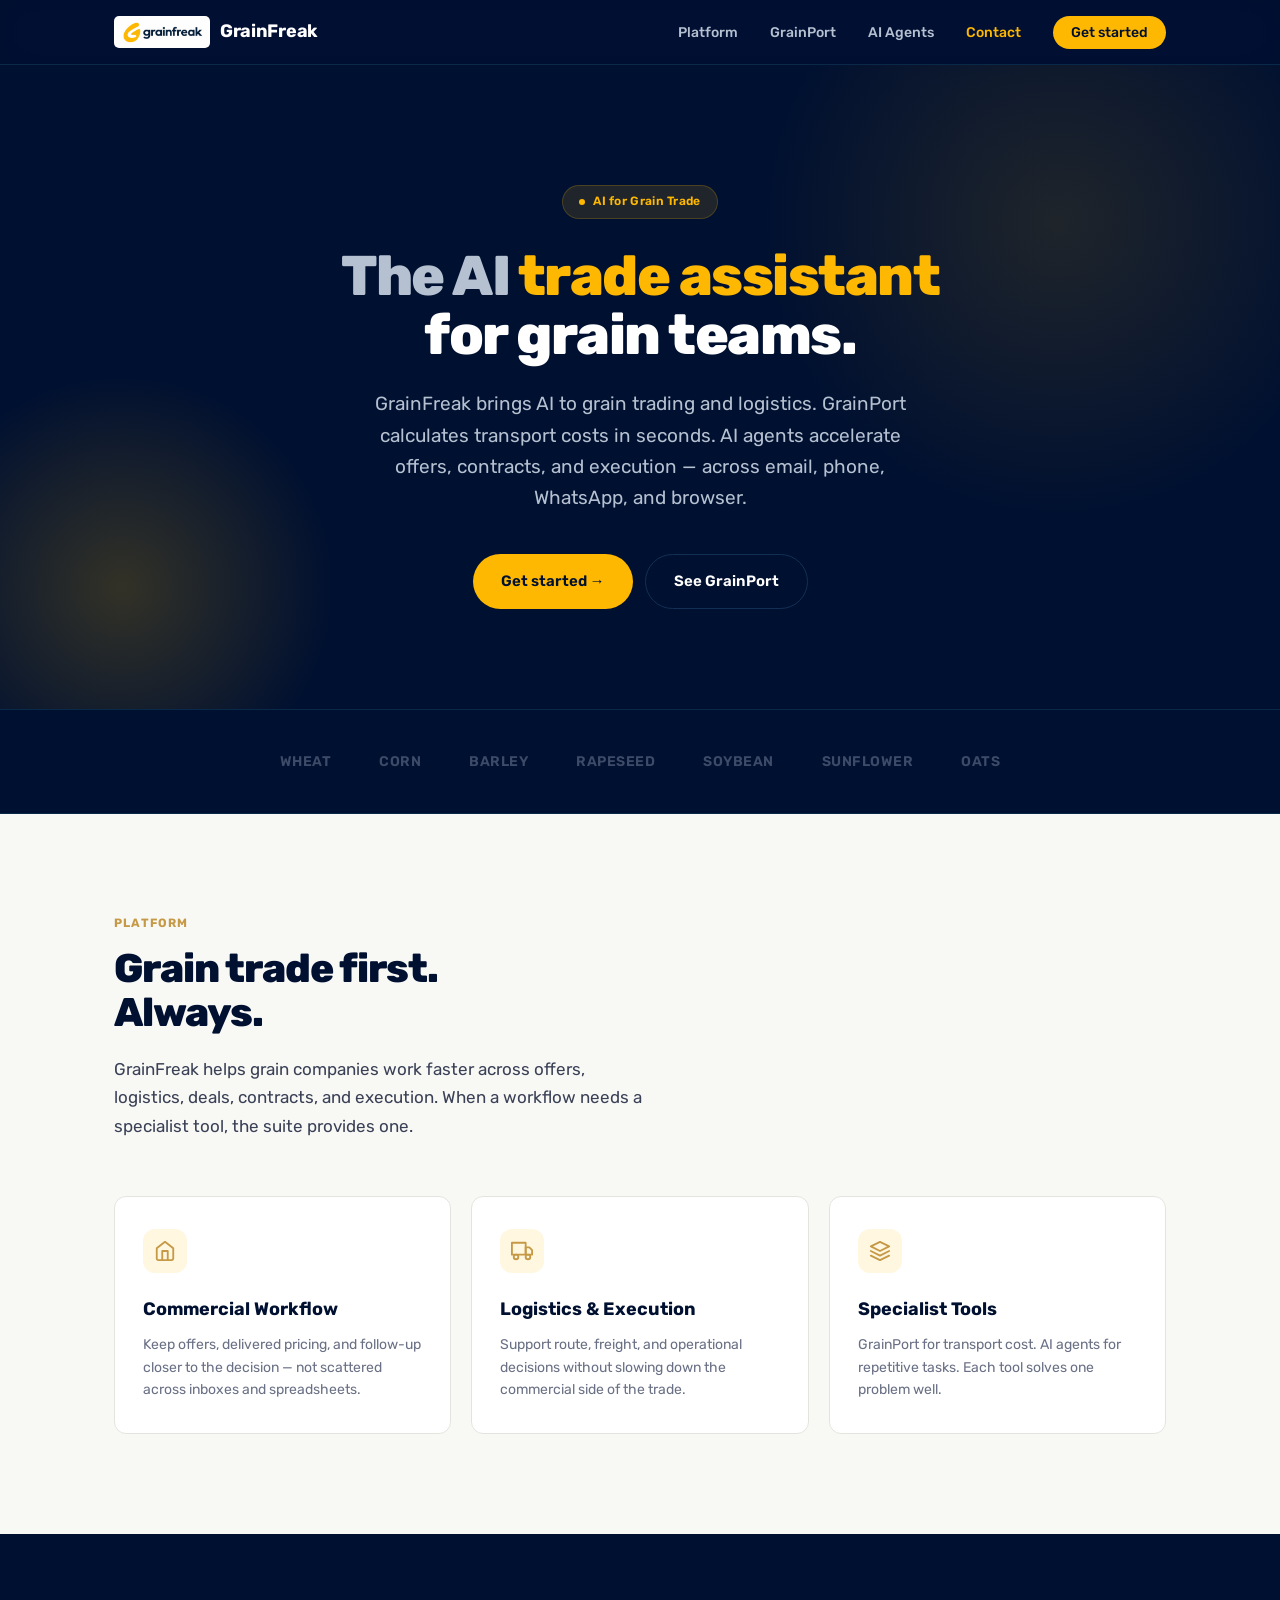
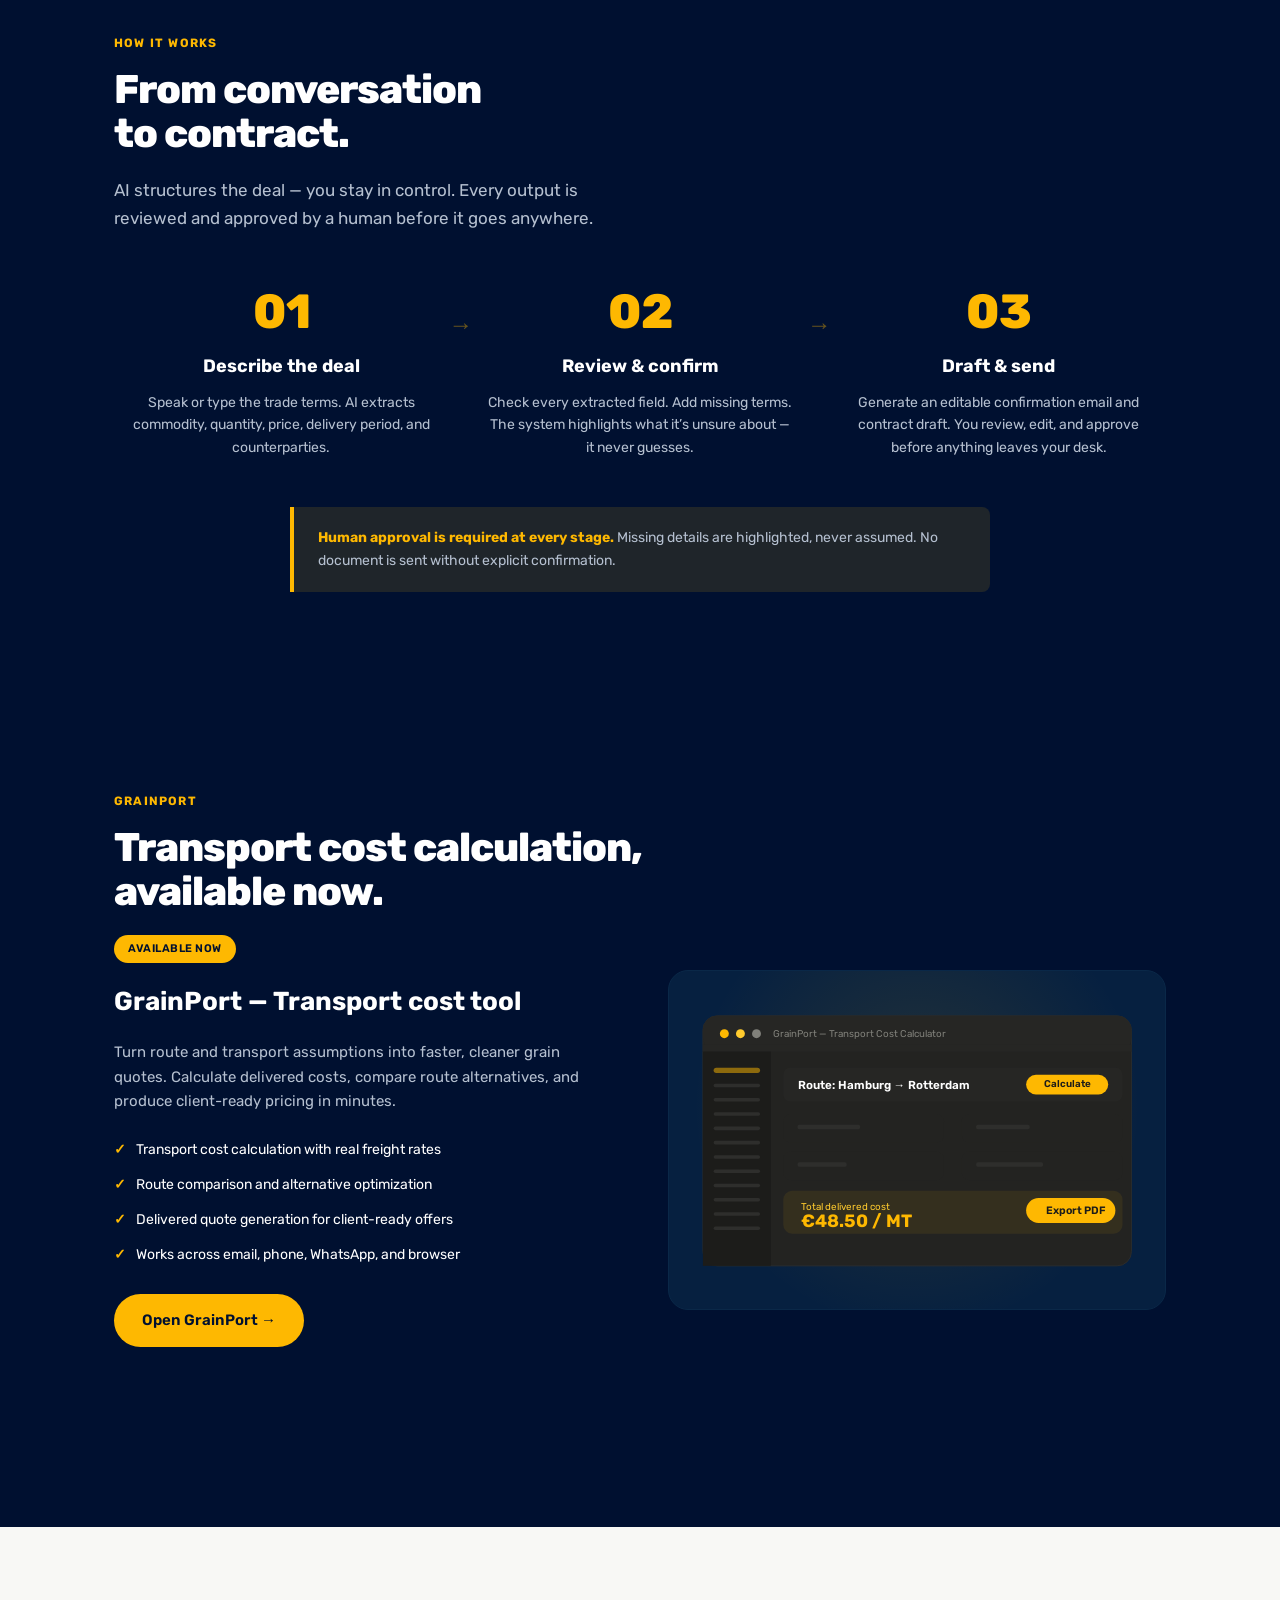
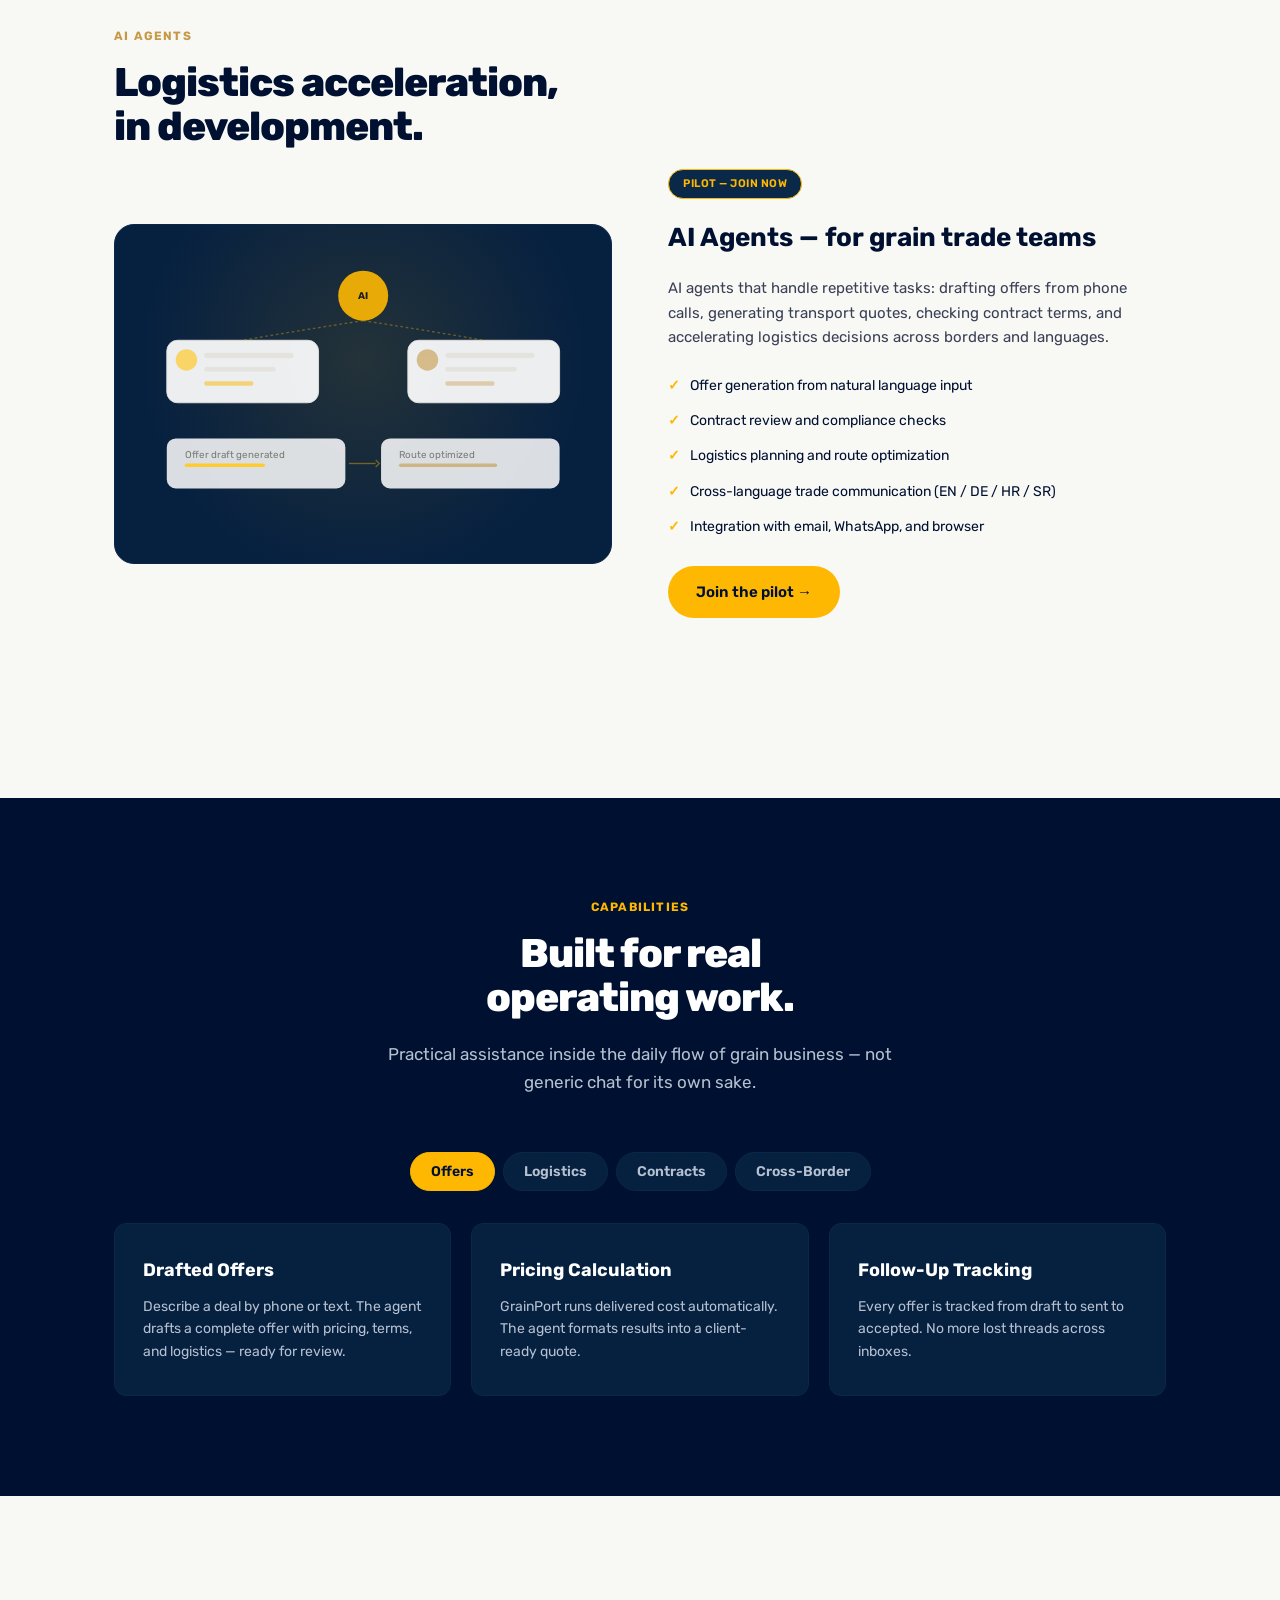
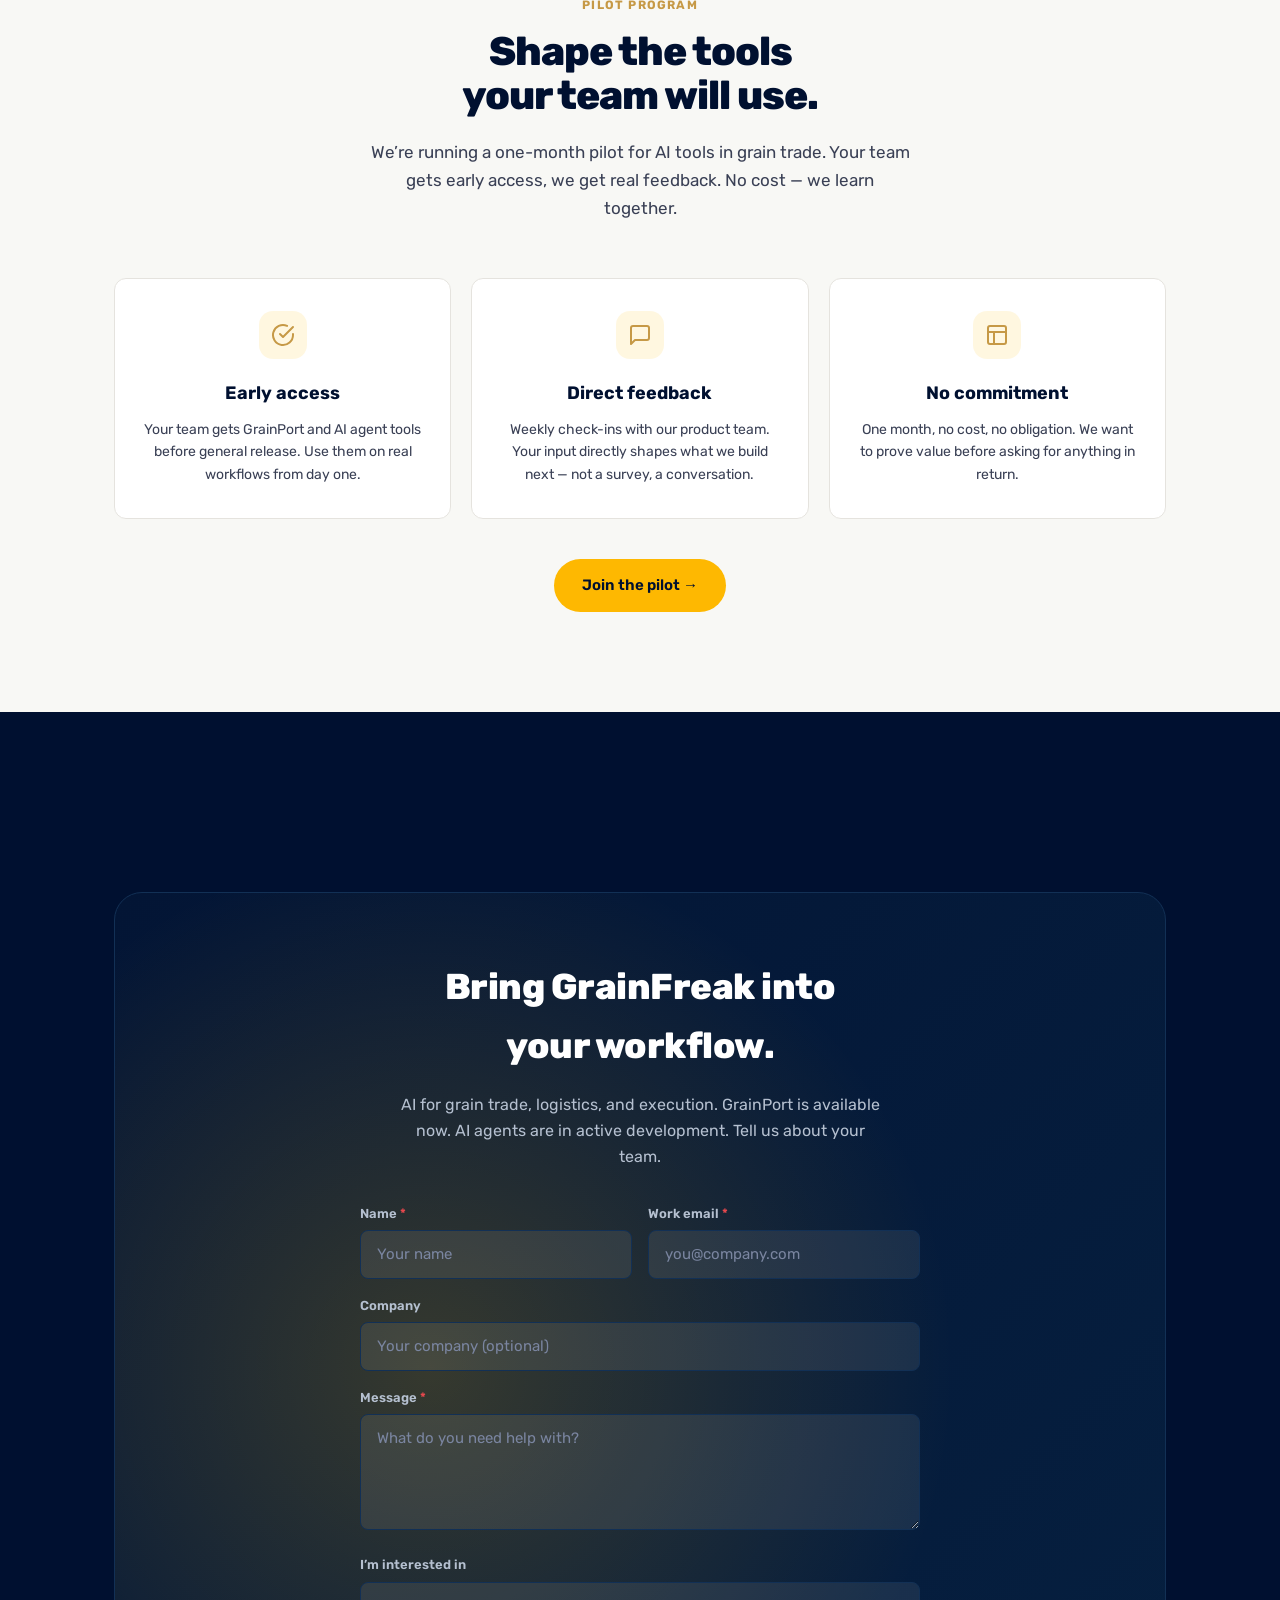
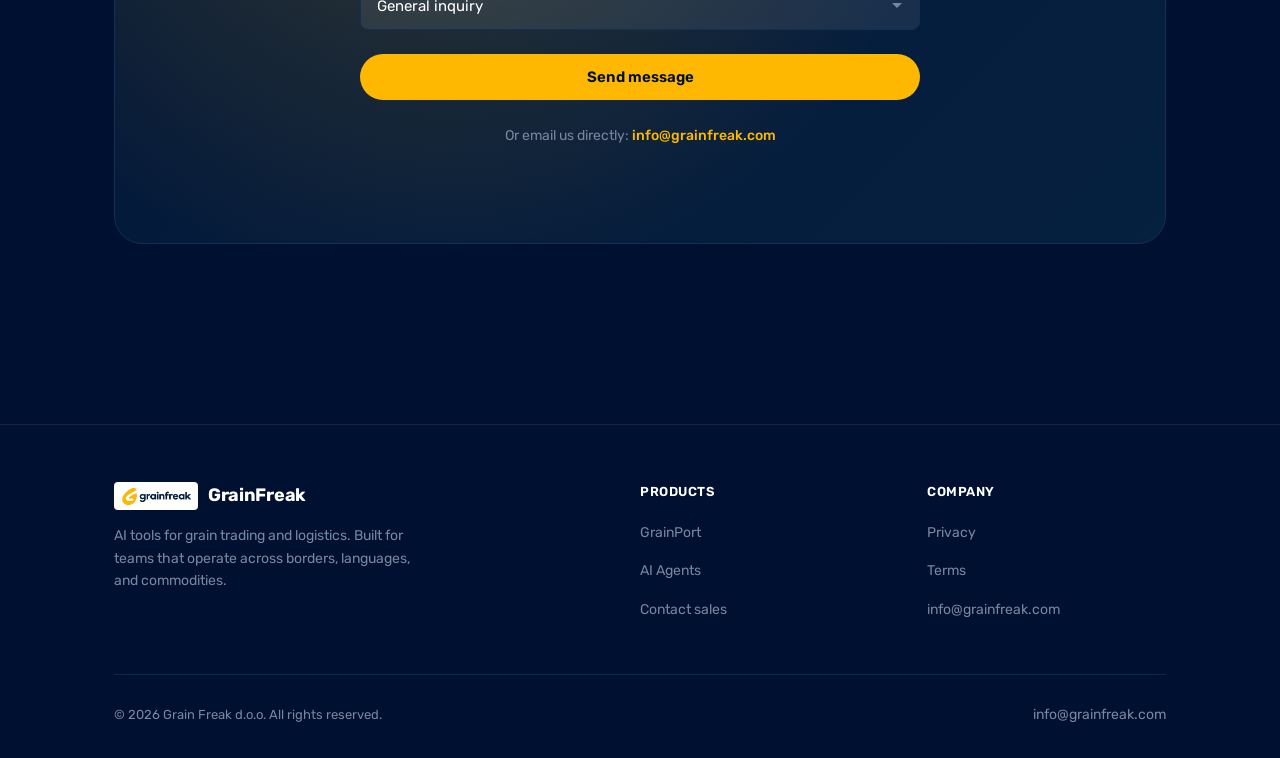
==== index.html @ d45683c0 "GrainFreak static website" ====
<!DOCTYPE html>
<html lang="en">
<head>
<meta charset="UTF-8">
<meta name="viewport" content="width=device-width, initial-scale=1.0">
<meta name="description" content="GrainFreak — AI tools for grain trade. GrainPort for transport cost calculation, AI agents for logistics acceleration.">
<meta name="robots" content="index, follow">
<link rel="canonical" href="https://www.grainfreak.com">
<meta property="og:title" content="GrainFreak — AI for Grain Trade">
<meta property="og:description" content="AI-powered tools for grain trading teams. GrainPort for transport pricing, AI agents for logistics acceleration.">
<meta property="og:type" content="website">
<meta property="og:url" content="https://www.grainfreak.com">
<meta property="og:image" content="https://www.grainfreak.com/assets/og-image.jpg">
<meta property="og:image:width" content="1200">
<meta property="og:image:height" content="630">
<meta property="og:image:alt" content="GrainFreak — AI for Grain Trade">
<meta name="twitter:card" content="summary_large_image">
<meta name="twitter:title" content="GrainFreak — AI for Grain Trade">
<meta name="twitter:description" content="AI-powered tools for grain trading teams. GrainPort for transport pricing, AI agents for logistics acceleration.">
<meta name="twitter:image" content="https://www.grainfreak.com/assets/og-image.jpg">
<title>GrainFreak — AI for Grain Trade</title>
<link rel="icon" type="image/png" sizes="32x32" href="assets/favicon-32.png">
<link rel="icon" type="image/png" sizes="16x16" href="assets/favicon-16.png">
<link rel="icon" type="image/svg+xml" href="assets/favicon.svg">
<link rel="apple-touch-icon" sizes="180x180" href="assets/touch-icon.png">
<link rel="preconnect" href="https://fonts.googleapis.com">
<link rel="preconnect" href="https://fonts.gstatic.com" crossorigin>
<link href="https://fonts.googleapis.com/css2?family=Rubik:wght@400;500;600;700;800&display=swap" rel="stylesheet">
<link rel="stylesheet" href="assets/styles.css">
<script defer data-domain="grainfreak.com" src="https://plausible.io/js/script.js"></script>
</head>
<body>

<a href="#main-content" class="skip-link">Skip to content</a>

<nav role="navigation" aria-label="Main navigation">
  <div class="wrap nav-row">
    <a href="#" class="brand" aria-label="GrainFreak home">
      <img src="assets/grainfreak-logo2.jpg" alt="GrainFreak logo" style="height: 32px; border-radius: 5px;">
      <span>GrainFreak</span>
    </a>
    <button class="nav-btn" aria-label="Open menu" aria-expanded="false" aria-controls="nav-menu">&#9776;</button>
    <ul id="nav-menu" class="nav-links" role="list">
      <li><a href="#platform">Platform</a></li>
      <li><a href="#grainport">GrainPort</a></li>
      <li><a href="#ai-agents">AI Agents</a></li>
      <li><a href="#contact">Contact</a></li>
      <li><a href="#contact" class="nav-cta">Get started</a></li>
    </ul>
  </div>
</nav>

<main id="main-content">

<!-- HERO -->
<section class="hero" aria-labelledby="hero-heading">
  <div class="hero-glow"></div>
  <div class="hero-glow-2"></div>
  <div class="wrap hero-content">
    <div class="hero-badge">AI for Grain Trade</div>
    <h1 id="hero-heading"><span class="a2">The AI</span> <span class="a1">trade assistant</span><br>for grain teams.</h1>
    <p class="hero-sub">GrainFreak brings AI to grain trading and logistics. GrainPort calculates transport costs in seconds. AI agents accelerate offers, contracts, and execution — across email, phone, WhatsApp, and browser.</p>
    <div class="hero-actions">
      <a href="#contact" class="btn btn-amber">Get started →</a>
      <a href="#grainport" class="btn btn-line">See GrainPort</a>
    </div>
  </div>
</section>

<!-- LOGO STRIP -->
<div class="logo-strip" aria-label="Supported commodities">
  <div class="wrap logo-strip-inner">
    <span>WHEAT</span>
    <span>CORN</span>
    <span>BARLEY</span>
    <span>RAPESEED</span>
    <span>SOYBEAN</span>
    <span>SUNFLOWER</span>
    <span>OATS</span>
  </div>
</div>

<!-- PLATFORM -->
<section id="platform" class="light" aria-labelledby="platform-heading">
  <div class="wrap">
    <div class="sec-label">Platform</div>
    <h2 id="platform-heading" class="sec-title">Grain trade first.<br>Always.</h2>
    <p class="sec-desc">GrainFreak helps grain companies work faster across offers, logistics, deals, contracts, and execution. When a workflow needs a specialist tool, the suite provides one.</p>

    <div class="cards">
      <div class="card">
        <div class="card-icon" aria-hidden="true">
          <svg viewBox="0 0 24 24" fill="none" stroke="currentColor" stroke-width="2" stroke-linecap="round" stroke-linejoin="round"><path d="M3 9l9-7 9 7v11a2 2 0 0 1-2 2H5a2 2 0 0 1-2-2z"/><polyline points="9 22 9 12 15 12 15 22"/></svg>
        </div>
        <h3>Commercial Workflow</h3>
        <p>Keep offers, delivered pricing, and follow-up closer to the decision — not scattered across inboxes and spreadsheets.</p>
      </div>
      <div class="card">
        <div class="card-icon" aria-hidden="true">
          <svg viewBox="0 0 24 24" fill="none" stroke="currentColor" stroke-width="2" stroke-linecap="round" stroke-linejoin="round"><rect x="1" y="3" width="15" height="13"/><polygon points="16 8 20 8 23 11 23 16 16 16 16 16"/><circle cx="5.5" cy="18.5" r="2.5"/><circle cx="18.5" cy="18.5" r="2.5"/></svg>
        </div>
        <h3>Logistics &amp; Execution</h3>
        <p>Support route, freight, and operational decisions without slowing down the commercial side of the trade.</p>
      </div>
      <div class="card">
        <div class="card-icon" aria-hidden="true">
          <svg viewBox="0 0 24 24" fill="none" stroke="currentColor" stroke-width="2" stroke-linecap="round" stroke-linejoin="round"><path d="M12 2L2 7l10 5 10-5-10-5z"/><path d="M2 17l10 5 10-5"/><path d="M2 12l10 5 10-5"/></svg>
        </div>
        <h3>Specialist Tools</h3>
        <p>GrainPort for transport cost. AI agents for repetitive tasks. Each tool solves one problem well.</p>
      </div>
    </div>
  </div>
</section>

<!-- HOW IT WORKS -->
<section id="how-it-works" aria-labelledby="how-heading">
  <div class="wrap">
    <div class="sec-label">How it works</div>
    <h2 id="how-heading" class="sec-title">From conversation<br>to contract.</h2>
    <p class="sec-desc">AI structures the deal — you stay in control. Every output is reviewed and approved by a human before it goes anywhere.</p>

    <div class="steps">
      <div class="step">
        <div class="step-num">01</div>
        <h3 class="step-title">Describe the deal</h3>
        <p class="step-desc">Speak or type the trade terms. AI extracts commodity, quantity, price, delivery period, and counterparties.</p>
      </div>
      <div class="step-arrow" aria-hidden="true">→</div>
      <div class="step">
        <div class="step-num">02</div>
        <h3 class="step-title">Review &amp; confirm</h3>
        <p class="step-desc">Check every extracted field. Add missing terms. The system highlights what it&rsquo;s unsure about — it never guesses.</p>
      </div>
      <div class="step-arrow" aria-hidden="true">→</div>
      <div class="step">
        <div class="step-num">03</div>
        <h3 class="step-title">Draft &amp; send</h3>
        <p class="step-desc">Generate an editable confirmation email and contract draft. You review, edit, and approve before anything leaves your desk.</p>
      </div>
    </div>

    <div class="info-callout">
      <p><strong>Human approval is required at every stage.</strong> Missing details are highlighted, never assumed. No document is sent without explicit confirmation.</p>
    </div>
  </div>
</section>

<!-- GRAINPORT -->
<section id="grainport" aria-labelledby="grainport-heading">
  <div class="wrap">
    <div class="sec-label">GrainPort</div>
    <h2 id="grainport-heading" class="sec-title">Transport cost calculation,<br>available now.</h2>

    <div class="showcase">
      <div>
        <span class="badge b-live">Available now</span>
        <h3>GrainPort — Transport cost tool</h3>
        <p>Turn route and transport assumptions into faster, cleaner grain quotes. Calculate delivered costs, compare route alternatives, and produce client-ready pricing in minutes.</p>
        <ul class="checklist">
          <li>Transport cost calculation with real freight rates</li>
          <li>Route comparison and alternative optimization</li>
          <li>Delivered quote generation for client-ready offers</li>
          <li>Works across email, phone, WhatsApp, and browser</li>
        </ul>
        <a href="https://app.grainport.com" class="btn btn-amber" target="_blank" rel="noopener">Open GrainPort →</a>
      </div>
      <div class="showcase-visual" aria-label="GrainPort transport cost calculator interface">
        <svg viewBox="0 0 500 320" xmlns="http://www.w3.org/2000/svg" style="max-width: 90%; height: auto; position: relative; z-index: 1;" role="img" aria-label="GrainPort calculator preview showing a Hamburg to Rotterdam route at €48.50 per tonne">
          <title>GrainPort transport cost calculator</title>
          <rect x="10" y="20" width="480" height="280" rx="16" fill="#232321" stroke="#2E2E2C"/>
          <rect x="10" y="20" width="480" height="40" rx="16" fill="#262624"/>
          <rect x="10" y="52" width="480" height="8" fill="#262624"/>
          <circle cx="34" cy="40" r="5" fill="#FEB801"/>
          <circle cx="52" cy="40" r="5" fill="#FFCB2E"/>
          <circle cx="70" cy="40" r="5" fill="#80807A"/>
          <text x="88" y="44" font-family="Rubik,sans-serif" font-size="11" fill="#80807A">GrainPort — Transport Cost Calculator</text>
          <rect x="10" y="60" width="76" height="240" fill="#1C1C1A"/>
          <rect x="22" y="78" width="52" height="6" rx="3" fill="#FEB801" opacity="0.5"/>
          <rect x="22" y="96" width="52" height="4" rx="2" fill="#2E2E2C"/>
          <rect x="22" y="112" width="52" height="4" rx="2" fill="#2E2E2C"/>
          <rect x="22" y="128" width="52" height="4" rx="2" fill="#2E2E2C"/>
          <rect x="22" y="144" width="52" height="4" rx="2" fill="#2E2E2C"/>
          <rect x="22" y="160" width="52" height="4" rx="2" fill="#2E2E2C"/>
          <rect x="22" y="176" width="52" height="4" rx="2" fill="#2E2E2C"/>
          <rect x="22" y="192" width="52" height="4" rx="2" fill="#2E2E2C"/>
          <rect x="22" y="208" width="52" height="4" rx="2" fill="#2E2E2C"/>
          <rect x="22" y="224" width="52" height="4" rx="2" fill="#2E2E2C"/>
          <rect x="22" y="240" width="52" height="4" rx="2" fill="#2E2E2C"/>
          <rect x="22" y="256" width="52" height="4" rx="2" fill="#2E2E2C"/>
          <rect x="100" y="78" width="380" height="38" rx="8" fill="#262624"/>
          <text x="116" y="102" font-family="Rubik,sans-serif" font-size="13" font-weight="600" fill="#FFFFFF">Route: Hamburg → Rotterdam</text>
          <rect x="372" y="86" width="92" height="22" rx="11" fill="#FEB801"/>
          <text x="392" y="100" font-family="Rubik,sans-serif" font-size="11" font-weight="600" fill="#1C1C1A">Calculate</text>
          <rect x="100" y="130" width="180" height="32" rx="8" fill="#232321"/>
          <rect x="116" y="142" width="70" height="5" rx="2" fill="#2E2E2C"/>
          <rect x="300" y="130" width="180" height="32" rx="8" fill="#232321"/>
          <rect x="316" y="142" width="60" height="5" rx="2" fill="#2E2E2C"/>
          <rect x="100" y="172" width="180" height="32" rx="8" fill="#232321"/>
          <rect x="116" y="184" width="55" height="5" rx="2" fill="#2E2E2C"/>
          <rect x="300" y="172" width="180" height="32" rx="8" fill="#232321"/>
          <rect x="316" y="184" width="75" height="5" rx="2" fill="#2E2E2C"/>
          <rect x="100" y="216" width="380" height="48" rx="10" fill="#FEB801" opacity="0.08"/>
          <text x="120" y="238" font-family="Rubik,sans-serif" font-size="11" fill="#FFCB2E">Total delivered cost</text>
          <text x="120" y="256" font-family="Rubik,sans-serif" font-size="20" font-weight="700" fill="#FEB801">€48.50 / MT</text>
          <rect x="372" y="224" width="100" height="28" rx="14" fill="#FEB801"/>
          <text x="394" y="242" font-family="Rubik,sans-serif" font-size="12" font-weight="600" fill="#1C1C1A">Export PDF</text>
        </svg>
      </div>
    </div>
  </div>
</section>

<!-- AI AGENTS -->
<section id="ai-agents" class="light" aria-labelledby="agents-heading">
  <div class="wrap">
    <div class="sec-label">AI Agents</div>
    <h2 id="agents-heading" class="sec-title">Logistics acceleration,<br>in development.</h2>

    <div class="showcase flip">
      <div>
        <span class="badge b-dev">Pilot — Join now</span>
        <h3>AI Agents — for grain trade teams</h3>
        <p>AI agents that handle repetitive tasks: drafting offers from phone calls, generating transport quotes, checking contract terms, and accelerating logistics decisions across borders and languages.</p>
        <ul class="checklist">
          <li>Offer generation from natural language input</li>
          <li>Contract review and compliance checks</li>
          <li>Logistics planning and route optimization</li>
          <li>Cross-language trade communication (EN / DE / HR / SR)</li>
          <li>Integration with email, WhatsApp, and browser</li>
        </ul>
        <a href="#contact" class="btn btn-amber">Join the pilot →</a>
      </div>
      <div class="showcase-visual" aria-label="AI agent workflow diagram">
        <svg viewBox="0 0 500 320" xmlns="http://www.w3.org/2000/svg" style="max-width: 90%; height: auto; position: relative; z-index: 1;" role="img" aria-label="AI agents connecting trade inputs to offer drafts and route optimization">
          <circle cx="250" cy="50" r="28" fill="#FEB801" opacity="0.9"/>
          <text x="250" y="54" text-anchor="middle" font-family="Rubik,sans-serif" font-size="11" font-weight="700" fill="#1C1C1A">AI</text>
          <rect x="30" y="100" width="170" height="70" rx="12" fill="rgba(255,255,255,0.92)" stroke="#E5E3DE"/>
          <circle cx="52" cy="122" r="12" fill="#FFCB2E" opacity="0.7"/>
          <rect x="72" y="114" width="100" height="6" rx="3" fill="#E5E3DE"/>
          <rect x="72" y="130" width="80" height="5" rx="2" fill="#E5E3DE"/>
          <rect x="72" y="146" width="55" height="5" rx="2" fill="#FEB801" opacity="0.5"/>
          <rect x="300" y="100" width="170" height="70" rx="12" fill="rgba(255,255,255,0.92)" stroke="#E5E3DE"/>
          <circle cx="322" cy="122" r="12" fill="#C69946" opacity="0.6"/>
          <rect x="342" y="114" width="100" height="6" rx="3" fill="#E5E3DE"/>
          <rect x="342" y="130" width="80" height="5" rx="2" fill="#E5E3DE"/>
          <rect x="342" y="146" width="55" height="5" rx="2" fill="#C69946" opacity="0.4"/>
          <path d="M250 78 Q160 92 115 100" stroke="#FEB801" stroke-width="1.5" fill="none" opacity="0.35" stroke-dasharray="3 3"/>
          <path d="M250 78 Q340 92 385 100" stroke="#FEB801" stroke-width="1.5" fill="none" opacity="0.35" stroke-dasharray="3 3"/>
          <rect x="30" y="210" width="200" height="56" rx="10" fill="rgba(255,255,255,0.85)"/>
          <text x="50" y="232" font-family="Rubik,sans-serif" font-size="11" fill="#7A7A75">Offer draft generated</text>
          <rect x="50" y="238" width="90" height="4" rx="2" fill="#FFCB2E"/>
          <rect x="270" y="210" width="200" height="56" rx="10" fill="rgba(255,255,255,0.85)"/>
          <text x="290" y="232" font-family="Rubik,sans-serif" font-size="11" fill="#7A7A75">Route optimized</text>
          <rect x="290" y="238" width="110" height="4" rx="2" fill="#C69946" opacity="0.6"/>
          <path d="M234 238 L264 238" stroke="#FEB801" stroke-width="1.5" fill="none" opacity="0.4"/>
          <path d="M264 234 L268 238 L264 242" stroke="#FEB801" stroke-width="1.5" fill="none" opacity="0.4"/>
        </svg>
      </div>
    </div>
  </div>
</section>

<!-- CAPABILITIES -->
<section aria-labelledby="capabilities-heading">
  <div class="wrap">
    <div class="sec-label centered">Capabilities</div>
    <h2 id="capabilities-heading" class="sec-title centered">Built for real<br>operating work.</h2>
    <p class="sec-desc centered" style="margin-inline: auto;">Practical assistance inside the daily flow of grain business — not generic chat for its own sake.</p>

    <div class="tabs" role="tablist" aria-label="Capability categories">
      <button class="tab active" role="tab" aria-selected="true" data-tab="tab-offers">Offers</button>
      <button class="tab" role="tab" aria-selected="false" data-tab="tab-logistics">Logistics</button>
      <button class="tab" role="tab" aria-selected="false" data-tab="tab-contracts">Contracts</button>
      <button class="tab" role="tab" aria-selected="false" data-tab="tab-cross-border">Cross-Border</button>
    </div>

    <div id="tab-offers" class="tab-content active" role="tabpanel">
      <div class="cards">
        <div class="card"><h3>Drafted Offers</h3><p>Describe a deal by phone or text. The agent drafts a complete offer with pricing, terms, and logistics — ready for review.</p></div>
        <div class="card"><h3>Pricing Calculation</h3><p>GrainPort runs delivered cost automatically. The agent formats results into a client-ready quote.</p></div>
        <div class="card"><h3>Follow-Up Tracking</h3><p>Every offer is tracked from draft to sent to accepted. No more lost threads across inboxes.</p></div>
      </div>
    </div>
    <div id="tab-logistics" class="tab-content" role="tabpanel">
      <div class="cards">
        <div class="card"><h3>Route Optimization</h3><p>Compare truck, rail, and vessel options. See cost, time, and reliability side by side.</p></div>
        <div class="card"><h3>Freight Management</h3><p>Track freight rates across routes and borders. Update quotes when market conditions shift.</p></div>
        <div class="card"><h3>Delivery Timeline</h3><p>Calculate realistic delivery windows. Flag delays before they become problems.</p></div>
      </div>
    </div>
    <div id="tab-contracts" class="tab-content" role="tabpanel">
      <div class="cards">
        <div class="card"><h3>Contract Review</h3><p>Check terms against standard templates. Flag deviations, compliance issues, and missing clauses.</p></div>
        <div class="card"><h3>Compliance Checks</h3><p>Verify regulatory requirements across jurisdictions. Catch issues before they reach legal review.</p></div>
        <div class="card"><h3>Human Approval</h3><p>Agents draft and prepare — humans approve. Every output is editable before it goes to a client.</p></div>
      </div>
    </div>
    <div id="tab-cross-border" class="tab-content" role="tabpanel">
      <div class="cards">
        <div class="card"><h3>Multi-Language</h3><p>Communicate across EN, DE, HR, SR. Draft and translate trade correspondence without losing commercial nuance.</p></div>
        <div class="card"><h3>Multi-Currency</h3><p>Handle EUR, USD, GBP, and regional currencies. Convert and compare across markets.</p></div>
        <div class="card"><h3>Cross-Border Freight</h3><p>EU and regional routes supported. Customs, duties, and transit documentation managed in workflow.</p></div>
      </div>
    </div>
  </div>
</section>

<!-- PILOT PROGRAM -->
<section class="light" aria-labelledby="pilot-heading">
  <div class="wrap">
    <div class="sec-label centered">Pilot program</div>
    <h2 id="pilot-heading" class="sec-title centered">Shape the tools<br>your team will use.</h2>
    <p class="sec-desc centered" style="margin-inline: auto;">We&rsquo;re running a one-month pilot for AI tools in grain trade. Your team gets early access, we get real feedback. No cost — we learn together.</p>

    <div class="pilot-cards">
      <div class="pilot-card">
        <div class="pilot-icon" aria-hidden="true">
          <svg viewBox="0 0 24 24" fill="none" stroke="currentColor" stroke-width="2" stroke-linecap="round" stroke-linejoin="round"><path d="M22 11.08V12a10 10 0 1 1-5.93-9.14"/><polyline points="22 4 12 14.01 9 11.01"/></svg>
        </div>
        <h3>Early access</h3>
        <p>Your team gets GrainPort and AI agent tools before general release. Use them on real workflows from day one.</p>
      </div>
      <div class="pilot-card">
        <div class="pilot-icon" aria-hidden="true">
          <svg viewBox="0 0 24 24" fill="none" stroke="currentColor" stroke-width="2" stroke-linecap="round" stroke-linejoin="round"><path d="M21 15a2 2 0 0 1-2 2H7l-4 4V5a2 2 0 0 1 2-2h14a2 2 0 0 1 2 2z"/></svg>
        </div>
        <h3>Direct feedback</h3>
        <p>Weekly check-ins with our product team. Your input directly shapes what we build next — not a survey, a conversation.</p>
      </div>
      <div class="pilot-card">
        <div class="pilot-icon" aria-hidden="true">
          <svg viewBox="0 0 24 24" fill="none" stroke="currentColor" stroke-width="2" stroke-linecap="round" stroke-linejoin="round"><rect x="3" y="3" width="18" height="18" rx="2" ry="2"/><line x1="3" y1="9" x2="21" y2="9"/><line x1="9" y1="21" x2="9" y2="9"/></svg>
        </div>
        <h3>No commitment</h3>
        <p>One month, no cost, no obligation. We want to prove value before asking for anything in return.</p>
      </div>
    </div>

    <div class="pilot-cta">
      <a href="#contact" class="btn btn-amber">Join the pilot →</a>
    </div>
  </div>
</section>

<!-- CONTACT -->
<section id="contact" aria-labelledby="contact-heading">
  <div class="wrap">
    <div class="cta-band">
      <h2 id="contact-heading">Bring GrainFreak into<br>your workflow.</h2>
      <p>AI for grain trade, logistics, and execution. GrainPort is available now. AI agents are in active development. Tell us about your team.</p>

      <form id="contact-form" class="contact-form" novalidate aria-label="Contact form">
        <div class="form-row">
          <div class="form-group">
            <label for="contact-name">Name <span class="required">*</span></label>
            <input type="text" id="contact-name" name="name" required minlength="2" autocomplete="name" placeholder="Your name">
            <span class="form-error" id="contact-name-error"></span>
          </div>
          <div class="form-group">
            <label for="contact-email">Work email <span class="required">*</span></label>
            <input type="email" id="contact-email" name="email" required autocomplete="email" placeholder="you@company.com">
            <span class="form-error" id="contact-email-error"></span>
          </div>
        </div>
        <div class="form-group">
          <label for="contact-company">Company</label>
          <input type="text" id="contact-company" name="company" autocomplete="organization" placeholder="Your company (optional)">
        </div>
        <div class="form-group">
          <label for="contact-message">Message <span class="required">*</span></label>
          <textarea id="contact-message" name="message" rows="4" required minlength="10" placeholder="What do you need help with?"></textarea>
          <span class="form-error" id="contact-message-error"></span>
        </div>
        <div class="form-group">
          <label for="contact-interest">I&rsquo;m interested in</label>
          <select id="contact-interest" name="interest">
            <option value="general">General inquiry</option>
            <option value="grainport">GrainPort</option>
            <option value="pilot">AI Agents pilot</option>
            <option value="demo">Request a demo</option>
          </select>
        </div>
        <button type="submit" class="btn btn-amber form-submit">Send message</button>
        <div id="form-status" class="form-status" role="status" aria-live="polite"></div>
      </form>

      <div class="contact-alt">
        <p>Or email us directly: <a href="mailto:info@grainfreak.com">info@grainfreak.com</a></p>
      </div>
    </div>
  </div>
</section>

</main>

<!-- FOOTER -->
<footer role="contentinfo">
  <div class="wrap">
    <div class="footer-grid">
      <div class="footer-brand">
        <span class="brand" style="cursor: default;">
          <img src="assets/grainfreak-logo2.jpg" alt="GrainFreak" style="height: 28px; border-radius: 4px;">
          <span>GrainFreak</span>
        </span>
        <p>AI tools for grain trading and logistics. Built for teams that operate across borders, languages, and commodities.</p>
      </div>
      <div>
        <h4>Products</h4>
        <ul>
          <li><a href="#grainport">GrainPort</a></li>
          <li><a href="#ai-agents">AI Agents</a></li>
          <li><a href="#contact">Contact sales</a></li>
        </ul>
      </div>
      <div>
        <h4>Company</h4>
        <ul>
          <li><a href="privacy.html">Privacy</a></li>
          <li><a href="terms.html">Terms</a></li>
          <li><a href="mailto:info@grainfreak.com">info@grainfreak.com</a></li>
        </ul>
      </div>
    </div>
    <div class="footer-bottom">
      <span>&copy; 2026 Grain Freak d.o.o. All rights reserved.</span>
      <span><a href="mailto:info@grainfreak.com">info@grainfreak.com</a></span>
    </div>
  </div>
</footer>

<script src="assets/site.js"></script>
</body>
</html>
---- assets/styles.css ----
:root {
  --bg: #001030;
  --bg-1: #031535;
  --bg-2: #062040;
  --bg-light: #F8F8F5;
  --surface: #062040;
  --surface-2: #0A2848;
  --surface-light: #FFFFFF;
  --border: #0A2848;
  --border-2: #123055;
  --border-light: #E5E3DE;
  --text: #FFFFFF;
  --text-2: #B5C0D0;
  --text-3: #7A85A0;
  --text-dark: #001030;
  --text-dark-2: #3A4055;
  --text-dark-3: #6A7085;
  --amber: #FEB801;
  --amber-light: #FFCB2E;
  --amber-dark: #C69946;
  --amber-glow: rgba(254, 184, 1, 0.12);
  --amber-glow-strong: rgba(254, 184, 1, 0.2);
  --error: #E5484D;
  --error-bg: rgba(229, 72, 77, 0.1);
  --success: #30A46C;
  --success-bg: rgba(48, 164, 108, 0.1);
  --focus-ring: rgba(254, 184, 1, 0.6);
  --radius: 12px;
  --radius-lg: 20px;
  --max: 1100px;
  --font: 'Rubik', -apple-system, BlinkMacSystemFont, 'Segoe UI', sans-serif;
}

* { margin: 0; padding: 0; box-sizing: border-box; }
html { scroll-behavior: smooth; }
body {
  font-family: var(--font);
  background: var(--bg);
  color: var(--text);
  line-height: 1.65;
  font-size: 16px;
  -webkit-font-smoothing: antialiased;
  overflow-x: hidden;
}
.wrap { max-width: var(--max); margin: 0 auto; padding: 0 24px; }

/* ------ A11Y UTILS ------ */
.sr-only {
  position: absolute; width: 1px; height: 1px; padding: 0; margin: -1px;
  overflow: hidden; clip: rect(0,0,0,0); white-space: nowrap; border: 0;
}
.skip-link {
  position: absolute; top: -100%; left: 16px; z-index: 200;
  padding: 12px 20px; background: var(--amber); color: var(--bg);
  font-weight: 700; font-size: 14px; border-radius: 0 0 8px 8px;
  text-decoration: none; transition: top 0.15s;
}
.skip-link:focus { top: 0; }
.required { color: var(--error); }

/* ------ FOCUS ------ */
:focus-visible {
  outline: 2px solid var(--focus-ring);
  outline-offset: 2px;
  border-radius: 4px;
}
.btn:focus-visible,
.nav-cta:focus-visible,
.tab:focus-visible { outline-offset: 3px; border-radius: 100px; }
input:focus-visible,
textarea:focus-visible,
select:focus-visible {
  border-color: var(--amber) !important;
  box-shadow: 0 0 0 3px var(--amber-glow-strong);
  outline: none;
  border-radius: 8px;
}

/* ------ NAV ------ */
nav {
  position: sticky; top: 0; z-index: 100;
  background: rgba(0, 16, 48, 0.85);
  backdrop-filter: blur(20px) saturate(180%);
  -webkit-backdrop-filter: blur(20px) saturate(180%);
  border-bottom: 1px solid var(--border);
}
.nav-row { display: flex; align-items: center; justify-content: space-between; height: 64px; }
.brand { display: flex; align-items: center; gap: 10px; font-weight: 700; font-size: 18px; color: var(--text); text-decoration: none; letter-spacing: -0.3px; }
.brand img { height: 30px; border-radius: 5px; }
.nav-links { display: flex; gap: 32px; list-style: none; align-items: center; }
.nav-links a { color: var(--text-2); text-decoration: none; font-size: 14px; font-weight: 500; transition: color 0.15s; }
.nav-links a:hover { color: var(--amber); }
.nav-cta { background: var(--amber); color: var(--bg) !important; padding: 8px 18px; border-radius: 100px; font-weight: 600; transition: all 0.15s; }
.nav-cta:hover { background: var(--amber-light); transform: translateY(-1px); box-shadow: 0 4px 20px var(--amber-glow-strong); }
.nav-btn { display: none; background: none; border: none; cursor: pointer; font-size: 20px; color: var(--text); padding: 8px; }

/* ------ HERO ------ */
.hero { padding: 120px 0 100px; position: relative; overflow: hidden; }
.hero-glow {
  position: absolute; top: -30%; right: -10%; width: 700px; height: 700px;
  background: radial-gradient(circle, var(--amber-glow), transparent 60%);
  pointer-events: none; z-index: 0;
}
.hero-glow-2 {
  position: absolute; bottom: -20%; left: -10%; width: 500px; height: 500px;
  background: radial-gradient(circle, var(--amber-glow-strong), transparent 60%);
  pointer-events: none; z-index: 0;
}
.hero-content { position: relative; z-index: 1; text-align: center; max-width: 760px; margin: 0 auto; }
.hero-badge {
  display: inline-flex; align-items: center; gap: 8px;
  background: var(--amber-glow); border: 1px solid rgba(254, 184, 1, 0.2);
  color: var(--amber); padding: 6px 16px; border-radius: 100px;
  font-size: 12px; font-weight: 600; letter-spacing: 0.3px; margin-bottom: 28px;
}
.hero-badge::before { content: ''; width: 6px; height: 6px; border-radius: 50%; background: var(--amber); }
.hero h1 { font-size: 56px; font-weight: 800; line-height: 1.05; letter-spacing: -1.5px; margin-bottom: 24px; }
.hero h1 .a1 { color: var(--amber); }
.hero h1 .a2 { color: var(--text-2); }
.hero-sub { font-size: 19px; color: var(--text-2); margin-bottom: 40px; max-width: 580px; margin-inline: auto; }
.hero-actions { display: flex; gap: 12px; justify-content: center; flex-wrap: wrap; }
.btn { display: inline-flex; align-items: center; gap: 8px; padding: 14px 28px; border-radius: 100px; font-weight: 600; font-size: 15px; text-decoration: none; transition: all 0.15s; cursor: pointer; border: none; font-family: var(--font); }
.btn-amber { background: var(--amber); color: var(--bg); }
.btn-amber:hover { background: var(--amber-light); transform: translateY(-2px); box-shadow: 0 6px 30px var(--amber-glow-strong); }
.btn-line { background: transparent; color: var(--text); border: 1px solid var(--border-2); }
.btn-line:hover { border-color: var(--amber); color: var(--amber); }
.btn:disabled { opacity: 0.5; cursor: not-allowed; transform: none !important; box-shadow: none !important; }

/* ------ LOGO STRIP ------ */
.logo-strip { padding: 40px 0; border-top: 1px solid var(--border); border-bottom: 1px solid var(--border); }
.logo-strip-inner { display: flex; justify-content: center; gap: 48px; flex-wrap: wrap; align-items: center; }
.logo-strip span { font-size: 14px; font-weight: 600; color: var(--text-3); letter-spacing: 0.5px; opacity: 0.5; }

/* ------ SECTIONS ------ */
section { padding: 100px 0; }
.sec-label { font-size: 12px; font-weight: 700; letter-spacing: 1.2px; text-transform: uppercase; color: var(--amber); margin-bottom: 14px; }
.sec-title { font-size: 40px; font-weight: 800; line-height: 1.1; letter-spacing: -1px; margin-bottom: 20px; }
.sec-desc { font-size: 17px; color: var(--text-2); max-width: 540px; margin-bottom: 56px; }
.centered { text-align: center; }
.centered .sec-desc { margin-inline: auto; }

/* ------ LIGHT SECTIONS ------ */
section.light {
  background: var(--bg-light) url('assets/bg-image.jpg') no-repeat center center / cover;
  background-attachment: fixed;
  color: var(--text-dark);
}
section.light .sec-label { color: var(--amber-dark); }
section.light .sec-title { color: var(--text-dark); }
section.light .sec-desc { color: var(--text-dark-2); }
section.light .card { background: rgba(255,255,255,0.92); border-color: var(--border-light); color: var(--text-dark); backdrop-filter: blur(6px); }
section.light .card h3 { color: var(--text-dark); }
section.light .card p { color: var(--text-dark-3); }
section.light .card:hover { border-color: var(--amber); box-shadow: 0 8px 32px var(--amber-glow-strong); }
section.light .card-icon { background: var(--amber-glow); }
section.light .card-icon svg { color: var(--amber-dark); }
section.light .tab { background: rgba(255,255,255,0.92); border-color: var(--border-light); color: var(--text-dark-3); }
section.light .tab:hover { border-color: #D5D5D0; color: var(--text-dark); }
section.light .tab.active { background: var(--amber); color: var(--bg); border-color: var(--amber); }
section.light .showcase h3 { color: var(--text-dark); }
section.light .showcase p { color: var(--text-dark-2); }
section.light .checklist li { color: var(--text-dark); }
section.light .pilot-card { background: rgba(255,255,255,0.92); border-color: var(--border-light); color: var(--text-dark); backdrop-filter: blur(6px); }
section.light .pilot-card h3 { color: var(--text-dark); }
section.light .pilot-card p { color: var(--text-dark-2); }
section.light .pilot-icon { background: var(--amber-glow); }
section.light .pilot-icon svg { color: var(--amber-dark); }

/* ------ CARDS ------ */
.cards { display: grid; grid-template-columns: repeat(3, 1fr); gap: 20px; }
.card { background: var(--surface); border: 1px solid var(--border); border-radius: var(--radius); padding: 32px 28px; transition: all 0.25s; }
.card:hover { border-color: var(--amber); background: var(--surface-2); transform: translateY(-4px); box-shadow: 0 8px 32px var(--amber-glow-strong); }
.card-icon { width: 44px; height: 44px; border-radius: 12px; display: flex; align-items: center; justify-content: center; background: var(--amber-glow); margin-bottom: 22px; }
.card-icon svg { width: 22px; height: 22px; color: var(--amber); }
.card h3 { font-size: 18px; font-weight: 700; color: var(--text); margin-bottom: 10px; }
.card p { font-size: 14px; color: var(--text-2); line-height: 1.6; }

/* ------ HOW IT WORKS ------ */
.steps { display: flex; align-items: flex-start; gap: 0; margin-bottom: 48px; }
.step { flex: 1; text-align: center; padding: 0 12px; }
.step-num { font-size: 48px; font-weight: 800; color: var(--amber); letter-spacing: -1px; line-height: 1; margin-bottom: 16px; }
.step-title { font-size: 18px; font-weight: 700; color: var(--text); margin-bottom: 10px; }
.step-desc { font-size: 14px; color: var(--text-2); line-height: 1.6; }
.step-arrow { display: flex; align-items: flex-start; padding-top: 18px; font-size: 24px; color: var(--amber); opacity: 0.4; flex-shrink: 0; }
.info-callout {
  border-left: 4px solid var(--amber);
  background: var(--amber-glow);
  border-radius: 0 8px 8px 0;
  padding: 20px 24px;
  max-width: 700px;
  margin: 0 auto;
}
.info-callout p { font-size: 14px; color: var(--text-2); line-height: 1.6; }
.info-callout strong { color: var(--amber); }

/* ------ SHOWCASE ------ */
.showcase { display: grid; grid-template-columns: 1fr 1fr; gap: 56px; align-items: center; margin-bottom: 80px; }
.showcase.flip { direction: rtl; }
.showcase.flip > * { direction: ltr; }
.showcase-visual { background: var(--surface); border: 1px solid var(--border); border-radius: var(--radius-lg); min-height: 340px; display: flex; align-items: center; justify-content: center; overflow: hidden; position: relative; }
.showcase-visual::before { content: ''; position: absolute; inset: 0; background: radial-gradient(circle at 50% 40%, var(--amber-glow), transparent 70%); pointer-events: none; }
.badge { display: inline-block; font-size: 11px; font-weight: 600; text-transform: uppercase; letter-spacing: 0.5px; padding: 5px 14px; border-radius: 100px; margin-bottom: 18px; }
.b-live { background: var(--amber); color: var(--bg); }
.b-dev { background: var(--surface-2); color: var(--amber); border: 1px solid var(--amber); }
.showcase h3 { font-size: 26px; font-weight: 700; color: var(--text); margin-bottom: 16px; }
.showcase p { font-size: 15px; color: var(--text-2); margin-bottom: 24px; }
.checklist { list-style: none; margin-bottom: 28px; }
.checklist li { display: flex; align-items: flex-start; gap: 10px; font-size: 14px; color: var(--text); margin-bottom: 12px; }
.checklist li::before { content: '✓'; color: var(--amber); font-weight: 700; flex-shrink: 0; }

/* ------ TABS ------ */
.tabs { display: flex; gap: 8px; margin-bottom: 32px; flex-wrap: wrap; justify-content: center; }
.tab { padding: 10px 20px; border-radius: 100px; background: var(--surface); border: 1px solid var(--border); color: var(--text-2); font-size: 14px; font-weight: 600; cursor: pointer; transition: all 0.15s; font-family: var(--font); }
.tab:hover { color: var(--text); border-color: var(--border-2); }
.tab.active { background: var(--amber); color: var(--bg); border-color: var(--amber); }
.tab-content { display: none; }
.tab-content.active { display: block; animation: fadeIn 0.3s ease; }
@keyframes fadeIn { from { opacity: 0; transform: translateY(8px); } to { opacity: 1; transform: none; } }

/* ------ PILOT PROGRAM ------ */
.pilot-cards { display: grid; grid-template-columns: repeat(3, 1fr); gap: 20px; margin-top: 56px; }
.pilot-card { background: var(--surface); border: 1px solid var(--border); border-radius: var(--radius); padding: 32px 28px; text-align: center; transition: all 0.25s; }
.pilot-card:hover { border-color: var(--amber); background: var(--surface-2); transform: translateY(-4px); box-shadow: 0 8px 32px var(--amber-glow-strong); }
.pilot-icon { width: 48px; height: 48px; border-radius: 14px; display: flex; align-items: center; justify-content: center; background: var(--amber-glow); margin: 0 auto 20px auto; }
.pilot-icon svg { width: 24px; height: 24px; color: var(--amber); }
.pilot-card h3 { font-size: 18px; font-weight: 700; color: var(--text); margin-bottom: 10px; }
.pilot-card p { font-size: 14px; color: var(--text-2); line-height: 1.6; }
.pilot-cta { text-align: center; margin-top: 40px; }

/* ------ CTA & CONTACT ------ */
.cta-band { background: linear-gradient(135deg, var(--bg-1), var(--surface)); border: 1px solid var(--border-2); border-radius: 28px; padding: 64px 48px; text-align: center; margin: 80px 0; position: relative; overflow: hidden; }
.cta-band::before { content: ''; position: absolute; inset: 0; background: radial-gradient(circle at 30% 50%, var(--amber-glow-strong), transparent 60%); pointer-events: none; }
.cta-band > * { position: relative; z-index: 1; }
.cta-band h2 { font-size: 36px; font-weight: 800; color: var(--text); margin-bottom: 16px; letter-spacing: -0.5px; }
.cta-band p { font-size: 16px; color: var(--text-2); margin-bottom: 32px; max-width: 480px; margin-inline: auto; }
.cta-band .btn { background: var(--amber); color: var(--bg); }
.cta-band .btn:hover { background: var(--amber-light); transform: translateY(-2px); box-shadow: 0 6px 30px var(--amber-glow-strong); }
.contact-alt { margin-top: 24px; }
.contact-alt p { font-size: 14px; color: var(--text-3); }
.contact-alt a { color: var(--amber); text-decoration: none; font-weight: 500; }
.contact-alt a:hover { color: var(--amber-light); }

/* ------ CONTACT FORM ------ */
.contact-form { text-align: left; max-width: 560px; margin: 32px auto 0 auto; }
.form-row { display: grid; grid-template-columns: 1fr 1fr; gap: 16px; }
.form-group { margin-bottom: 16px; }
.form-group label { display: block; font-size: 13px; font-weight: 600; color: var(--text-2); margin-bottom: 6px; }
.form-group input,
.form-group textarea,
.form-group select {
  width: 100%; padding: 12px 16px;
  background: rgba(255,255,255,0.08); border: 1px solid var(--border-2);
  border-radius: 8px; color: var(--text); font-size: 15px;
  font-family: var(--font); line-height: 1.5;
  transition: border-color 0.15s, box-shadow 0.15s;
}
.form-group input::placeholder,
.form-group textarea::placeholder { color: var(--text-3); }
.form-group select { appearance: none; background-image: url("data:image/svg+xml,%3Csvg xmlns='http://www.w3.org/2000/svg' width='12' height='12' viewBox='0 0 12 12'%3E%3Cpath fill='%237A85A0' d='M6 8L1 3h10z'/%3E%3C/svg%3E"); background-repeat: no-repeat; background-position: right 16px center; padding-right: 40px; cursor: pointer; }
.form-group select option { background: var(--bg-1); color: var(--text); }
.form-group input.input-error,
.form-group textarea.input-error,
.form-group select.input-error { border-color: var(--error); background: var(--error-bg); }
.form-error { display: none; font-size: 12px; color: var(--error); margin-top: 4px; }
.form-error.visible { display: block; }
.form-status { margin-top: 20px; font-size: 14px; }
.form-status.success { color: var(--success); background: var(--success-bg); border: 1px solid var(--success); border-radius: 8px; padding: 14px 18px; }
.form-status.error { color: var(--error); background: var(--error-bg); border: 1px solid var(--error); border-radius: 8px; padding: 14px 18px; }
.form-submit { width: 100%; justify-content: center; margin-top: 8px; }

/* ------ FOOTER ------ */
footer { border-top: 1px solid var(--border); padding: 56px 0 32px; }
.footer-grid { display: grid; grid-template-columns: 2fr 1fr 1fr; gap: 48px; }
.footer-brand p { font-size: 14px; color: var(--text-3); margin-top: 14px; max-width: 320px; line-height: 1.6; }
footer h4 { font-size: 13px; font-weight: 600; color: var(--text); margin-bottom: 16px; text-transform: uppercase; letter-spacing: 0.5px; }
footer ul { list-style: none; }
footer li { margin-bottom: 12px; }
footer li a, footer a { color: var(--text-3); text-decoration: none; font-size: 14px; transition: color 0.15s; }
footer li a:hover, footer a:hover { color: var(--amber); }
.footer-bottom { margin-top: 40px; padding-top: 28px; border-top: 1px solid var(--border); display: flex; justify-content: space-between; align-items: center; font-size: 13px; color: var(--text-3); }
.footer-bottom a { color: var(--text-3); }
.footer-bottom a:hover { color: var(--amber); }

/* ------ RESPONSIVE ------ */
@media (max-width: 768px) {
  .hero h1 { font-size: 36px; }
  .sec-title { font-size: 28px; }
  .cards, .pilot-cards { grid-template-columns: 1fr; }
  .showcase { grid-template-columns: 1fr; gap: 32px; }
  .showcase.flip { direction: ltr; }
  .steps { flex-direction: column; gap: 32px; }
  .step-arrow { display: none; }
  .form-row { grid-template-columns: 1fr; }
  .metrics { grid-template-columns: repeat(2, 1fr); }
  .nav-links { display: none; position: absolute; top: 64px; left: 0; right: 0; background: var(--bg-1); flex-direction: column; padding: 16px 24px; border-bottom: 1px solid var(--border); gap: 12px; }
  .nav-links.open { display: flex; }
  .nav-btn { display: block; }
  .footer-grid { grid-template-columns: 1fr; }
  .cta-band { padding: 40px 24px; }
  section.light { background-attachment: scroll; }
}
@media (max-width: 480px) { .metrics { grid-template-columns: 1fr; } }
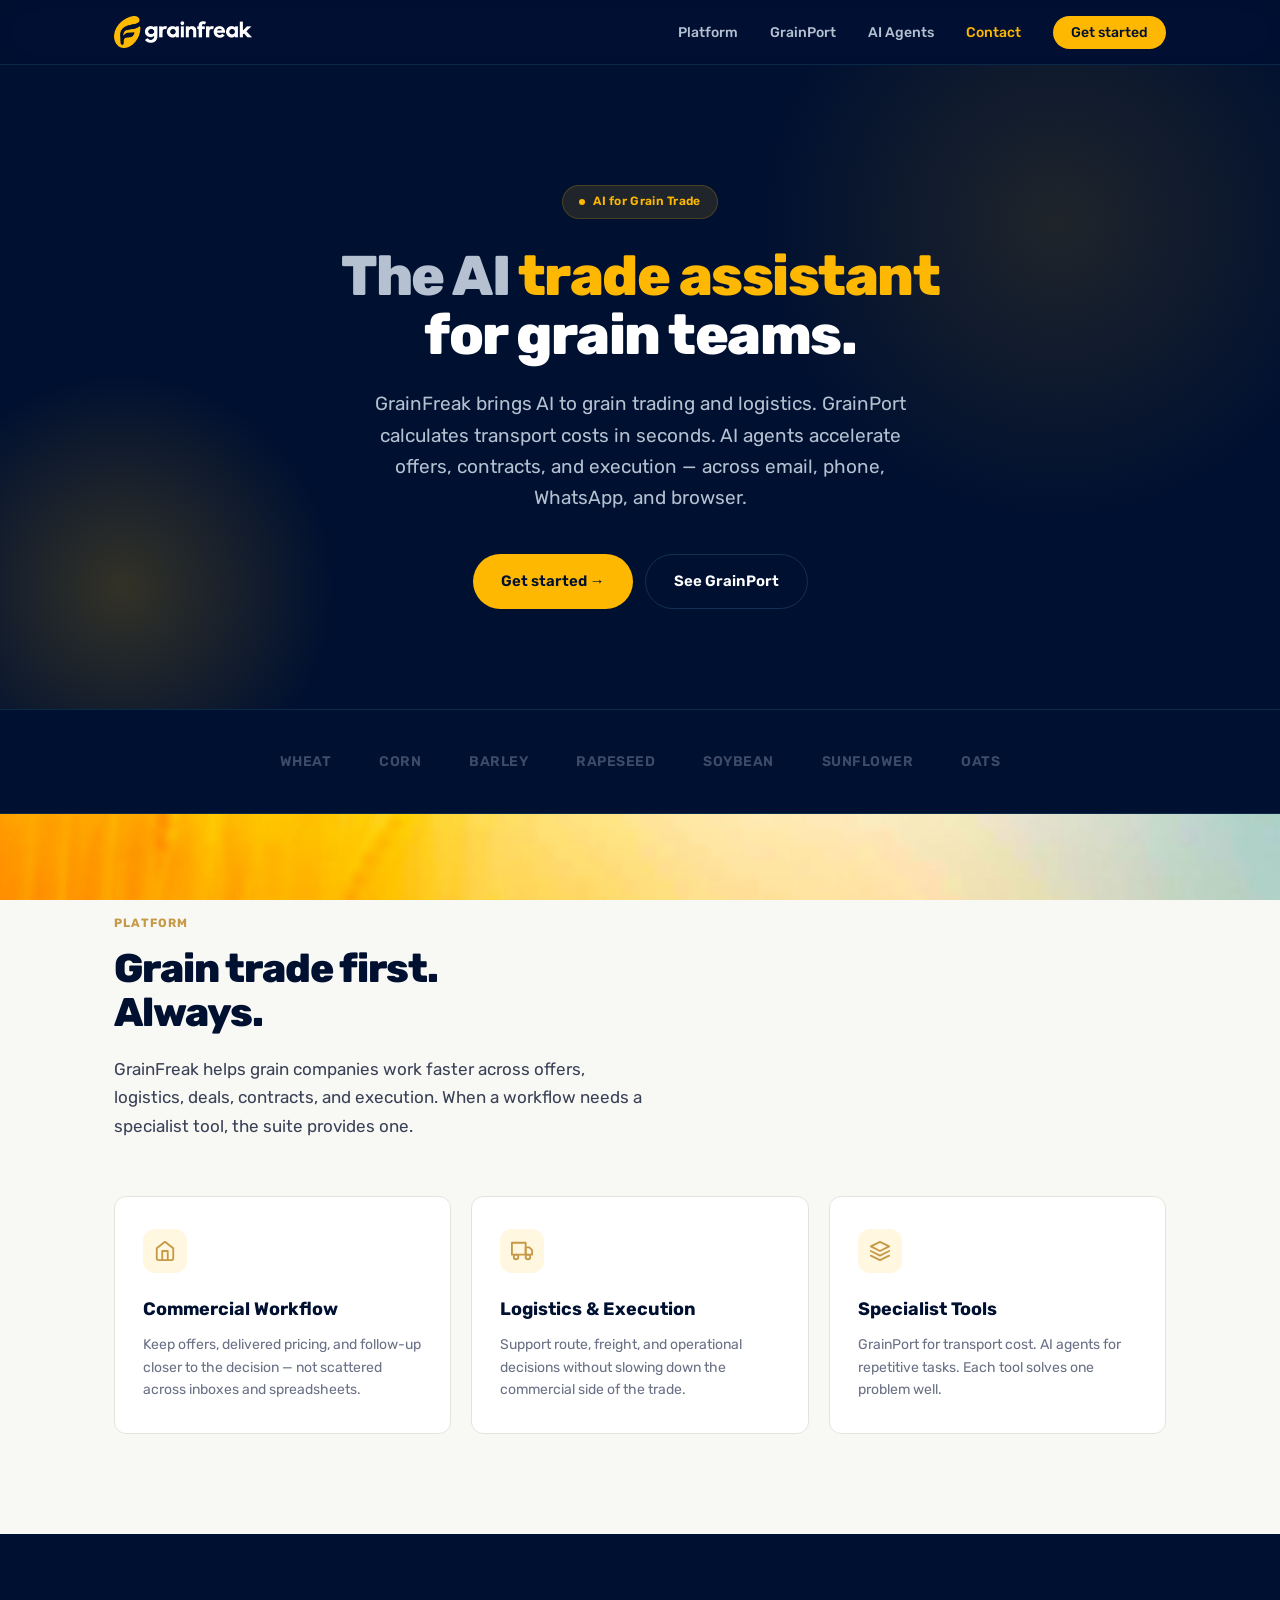
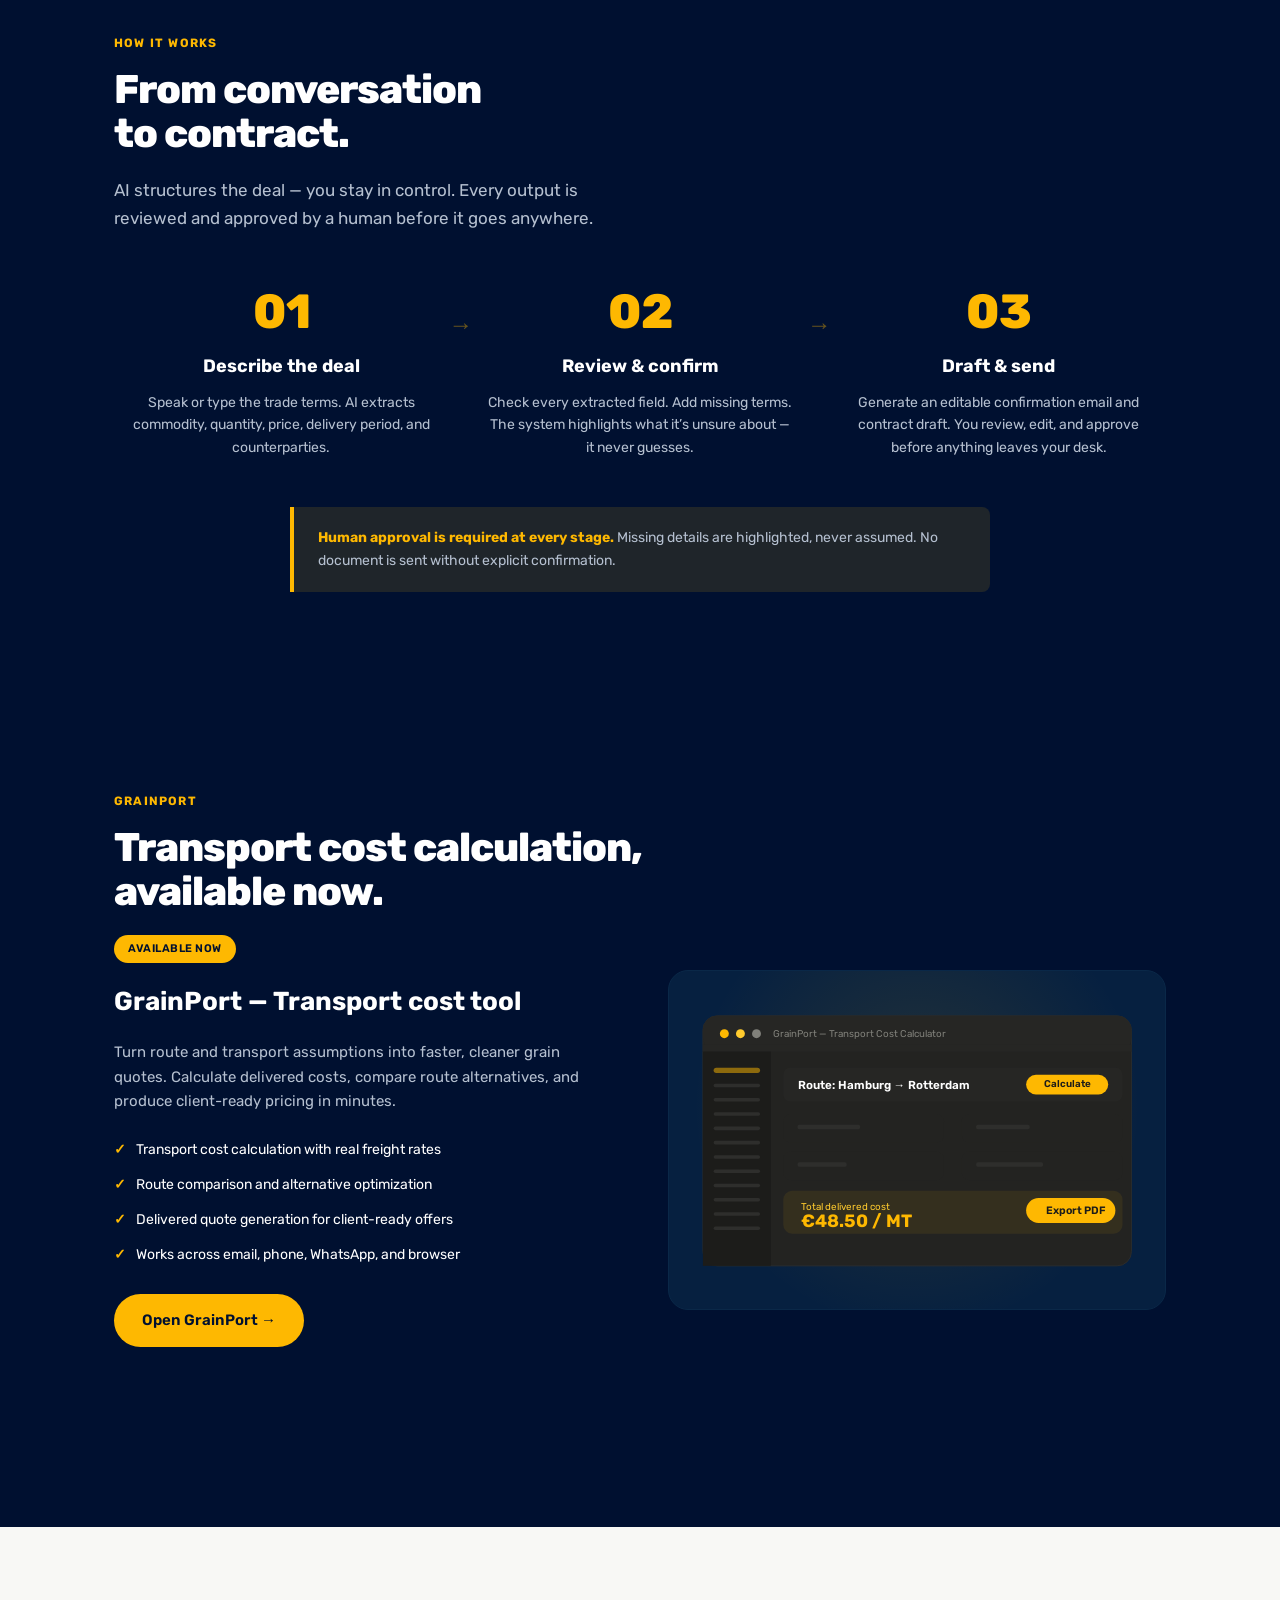
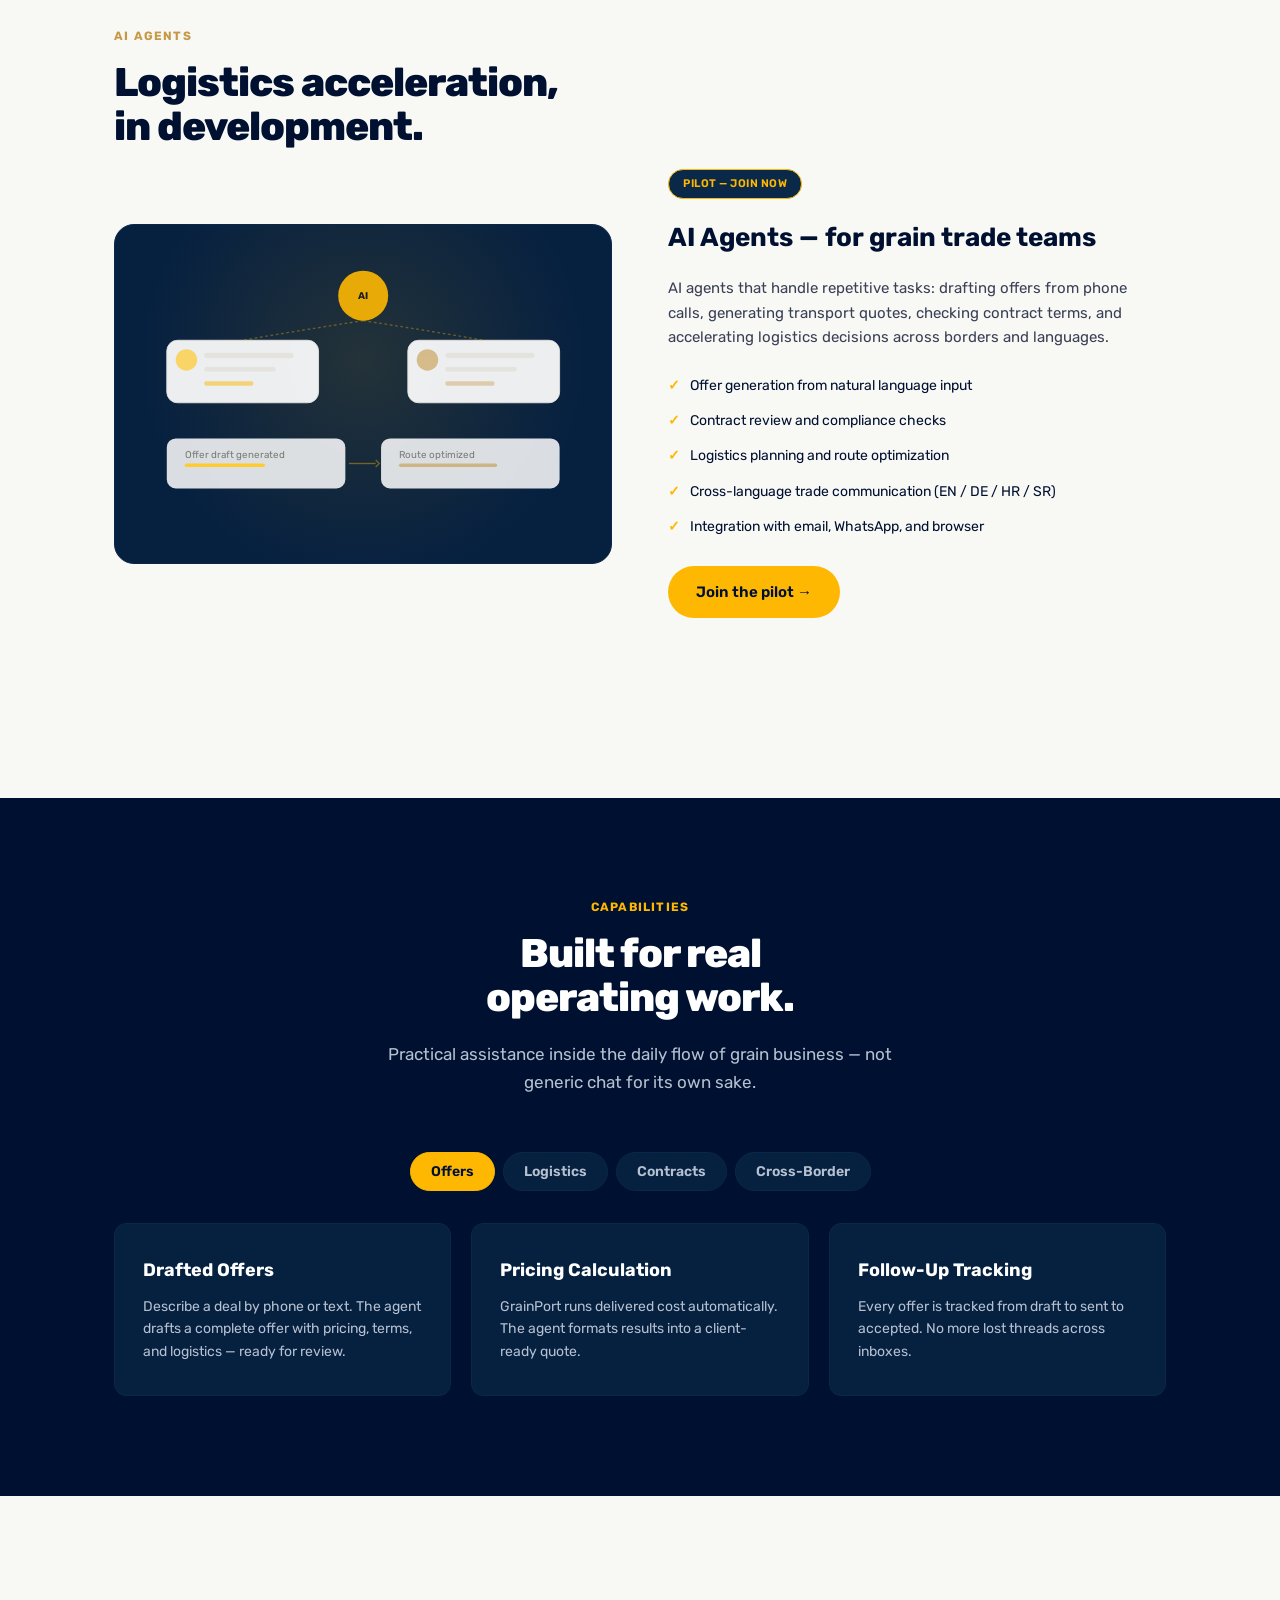
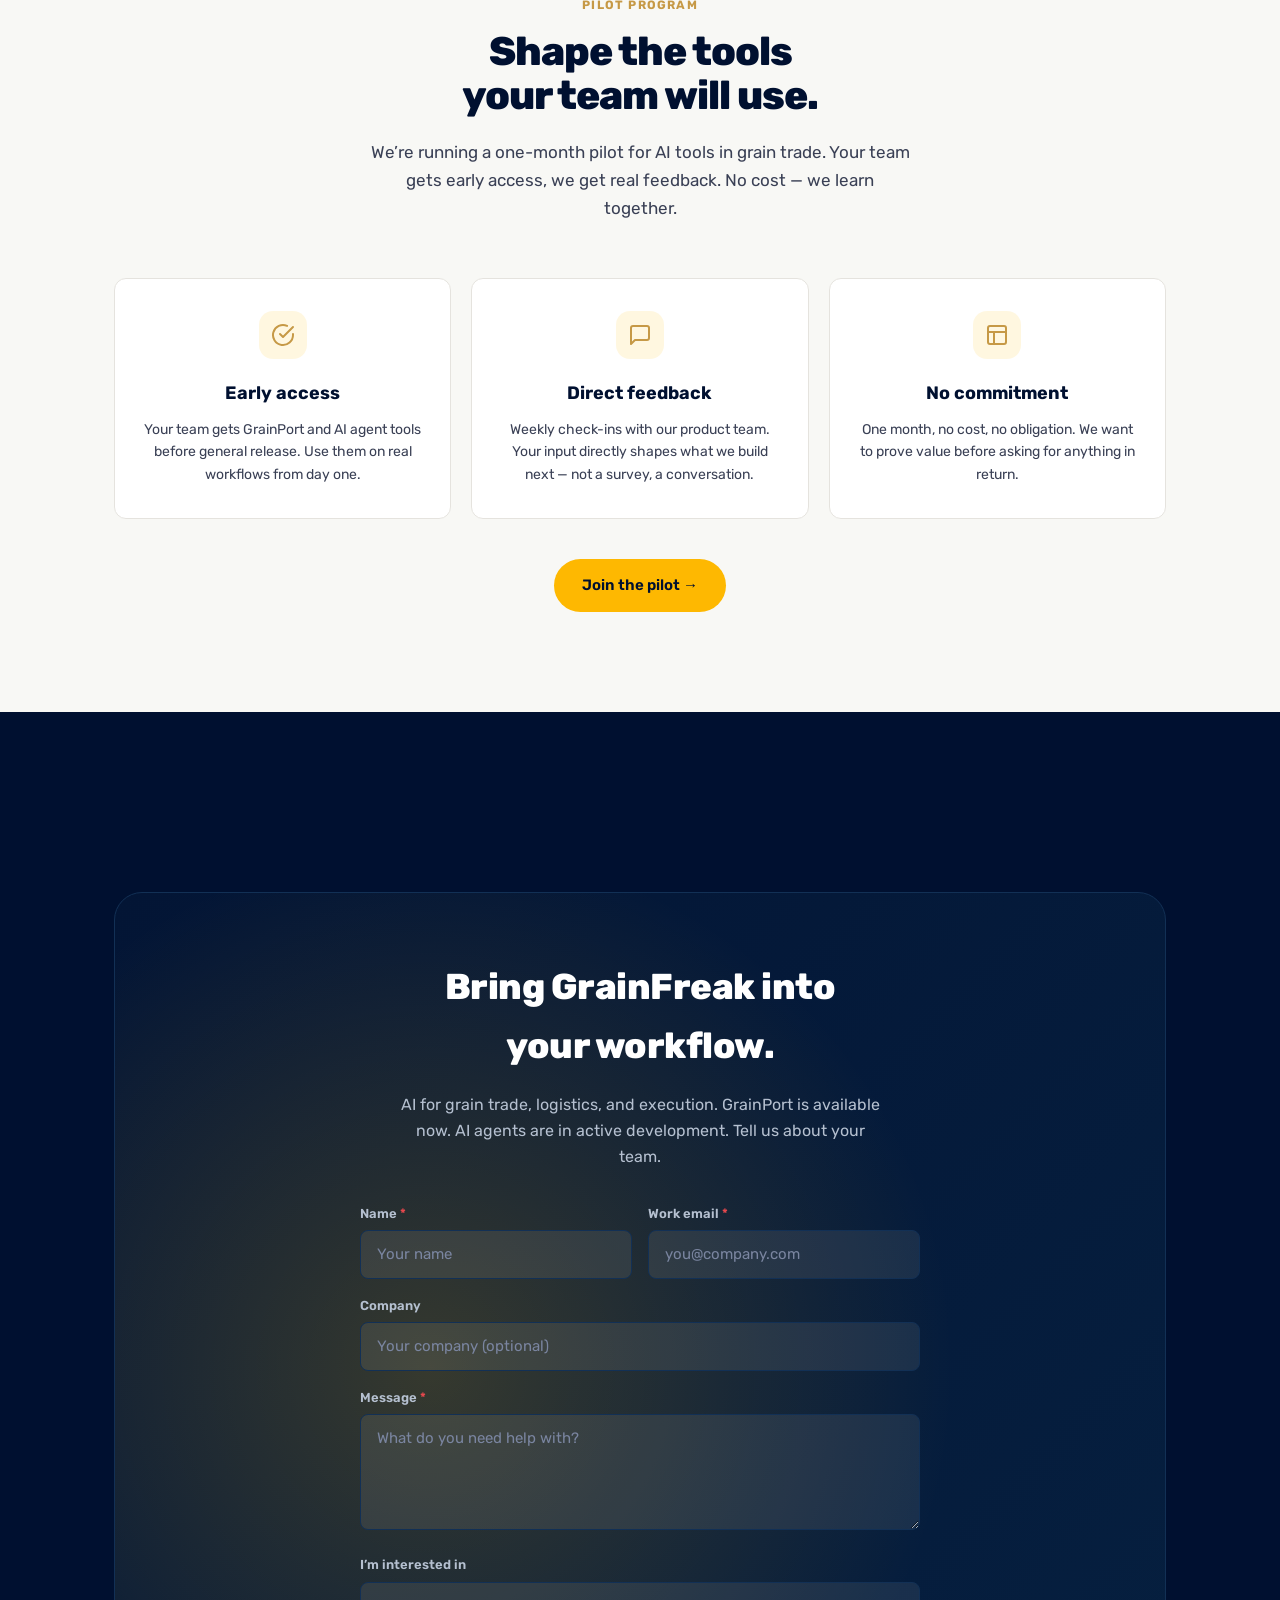
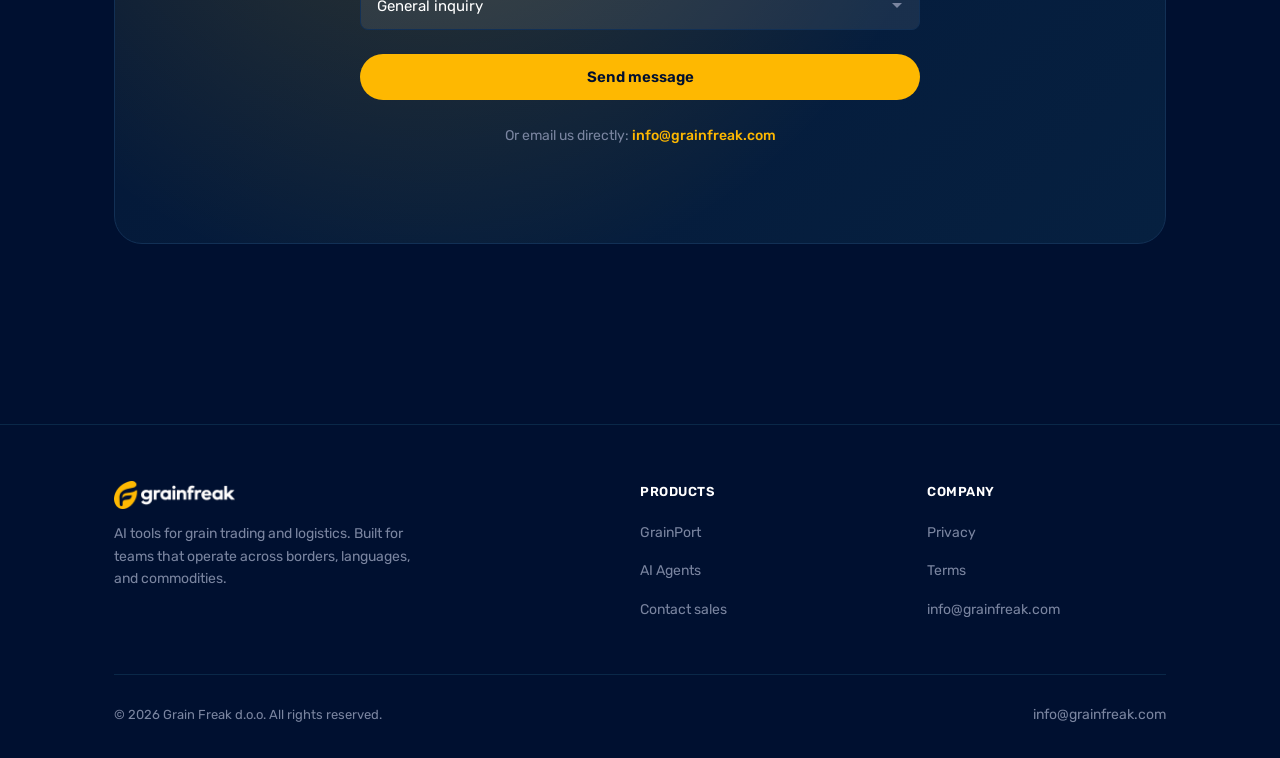
==== commit cd315ff8: "Updated static website for CloudFlare" ====
--- a/index.html
+++ b/index.html
@@ -21,8 +21,6 @@
 <title>GrainFreak — AI for Grain Trade</title>
 <link rel="icon" type="image/png" sizes="32x32" href="assets/favicon-32.png">
 <link rel="icon" type="image/png" sizes="16x16" href="assets/favicon-16.png">
-<link rel="icon" type="image/svg+xml" href="assets/favicon.svg">
-<link rel="apple-touch-icon" sizes="180x180" href="assets/touch-icon.png">
 <link rel="preconnect" href="https://fonts.googleapis.com">
 <link rel="preconnect" href="https://fonts.gstatic.com" crossorigin>
 <link href="https://fonts.googleapis.com/css2?family=Rubik:wght@400;500;600;700;800&display=swap" rel="stylesheet">
@@ -36,8 +34,7 @@
 <nav role="navigation" aria-label="Main navigation">
   <div class="wrap nav-row">
     <a href="#" class="brand" aria-label="GrainFreak home">
-      <img src="assets/grainfreak-logo2.jpg" alt="GrainFreak logo" style="height: 32px; border-radius: 5px;">
-      <span>GrainFreak</span>
+      <img src="assets/grainfreak-logo.png" alt="GrainFreak" style="height: 32px; width: auto;">
     </a>
     <button class="nav-btn" aria-label="Open menu" aria-expanded="false" aria-controls="nav-menu">&#9776;</button>
     <ul id="nav-menu" class="nav-links" role="list">
@@ -163,7 +160,7 @@
           <li>Delivered quote generation for client-ready offers</li>
           <li>Works across email, phone, WhatsApp, and browser</li>
         </ul>
-        <a href="https://app.grainport.com" class="btn btn-amber" target="_blank" rel="noopener">Open GrainPort →</a>
+        <a href="https://grainport.app" class="btn btn-amber" target="_blank" rel="noopener">Open GrainPort →</a>
       </div>
       <div class="showcase-visual" aria-label="GrainPort transport cost calculator interface">
         <svg viewBox="0 0 500 320" xmlns="http://www.w3.org/2000/svg" style="max-width: 90%; height: auto; position: relative; z-index: 1;" role="img" aria-label="GrainPort calculator preview showing a Hamburg to Rotterdam route at €48.50 per tonne">
@@ -400,8 +397,7 @@
     <div class="footer-grid">
       <div class="footer-brand">
         <span class="brand" style="cursor: default;">
-          <img src="assets/grainfreak-logo2.jpg" alt="GrainFreak" style="height: 28px; border-radius: 4px;">
-          <span>GrainFreak</span>
+          <img src="assets/grainfreak-logo.png" alt="GrainFreak" style="height: 28px; width: auto;">
         </span>
         <p>AI tools for grain trading and logistics. Built for teams that operate across borders, languages, and commodities.</p>
       </div>
--- a/assets/styles.css
+++ b/assets/styles.css
@@ -85,8 +85,8 @@
   border-bottom: 1px solid var(--border);
 }
 .nav-row { display: flex; align-items: center; justify-content: space-between; height: 64px; }
-.brand { display: flex; align-items: center; gap: 10px; font-weight: 700; font-size: 18px; color: var(--text); text-decoration: none; letter-spacing: -0.3px; }
-.brand img { height: 30px; border-radius: 5px; }
+.brand { display: flex; align-items: center; font-weight: 700; font-size: 18px; color: var(--text); text-decoration: none; letter-spacing: -0.3px; }
+.brand img { height: 34px; width: auto; display: block; }
 .nav-links { display: flex; gap: 32px; list-style: none; align-items: center; }
 .nav-links a { color: var(--text-2); text-decoration: none; font-size: 14px; font-weight: 500; transition: color 0.15s; }
 .nav-links a:hover { color: var(--amber); }
@@ -141,7 +141,7 @@
 
 /* ------ LIGHT SECTIONS ------ */
 section.light {
-  background: var(--bg-light) url('assets/bg-image.jpg') no-repeat center center / cover;
+  background: var(--bg-light) url('bg-image.jpg') no-repeat center center / cover;
   background-attachment: fixed;
   color: var(--text-dark);
 }
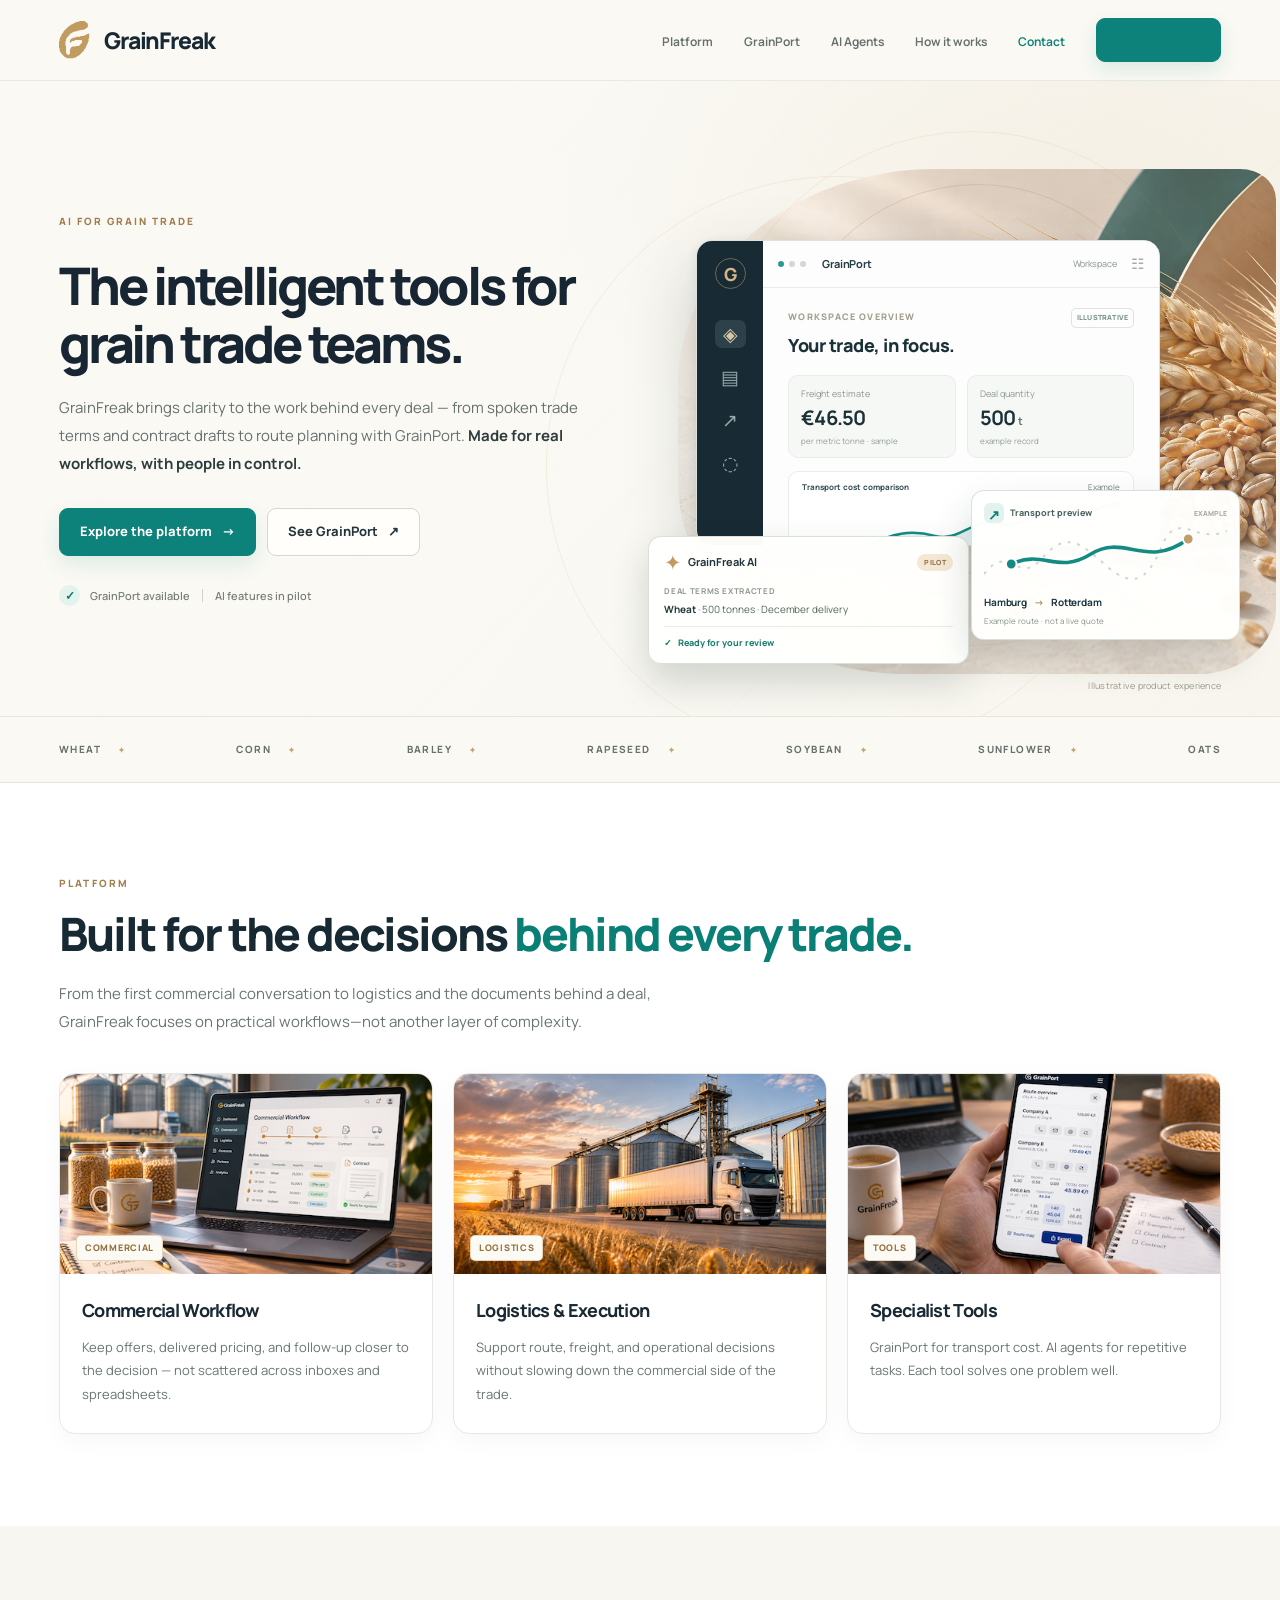
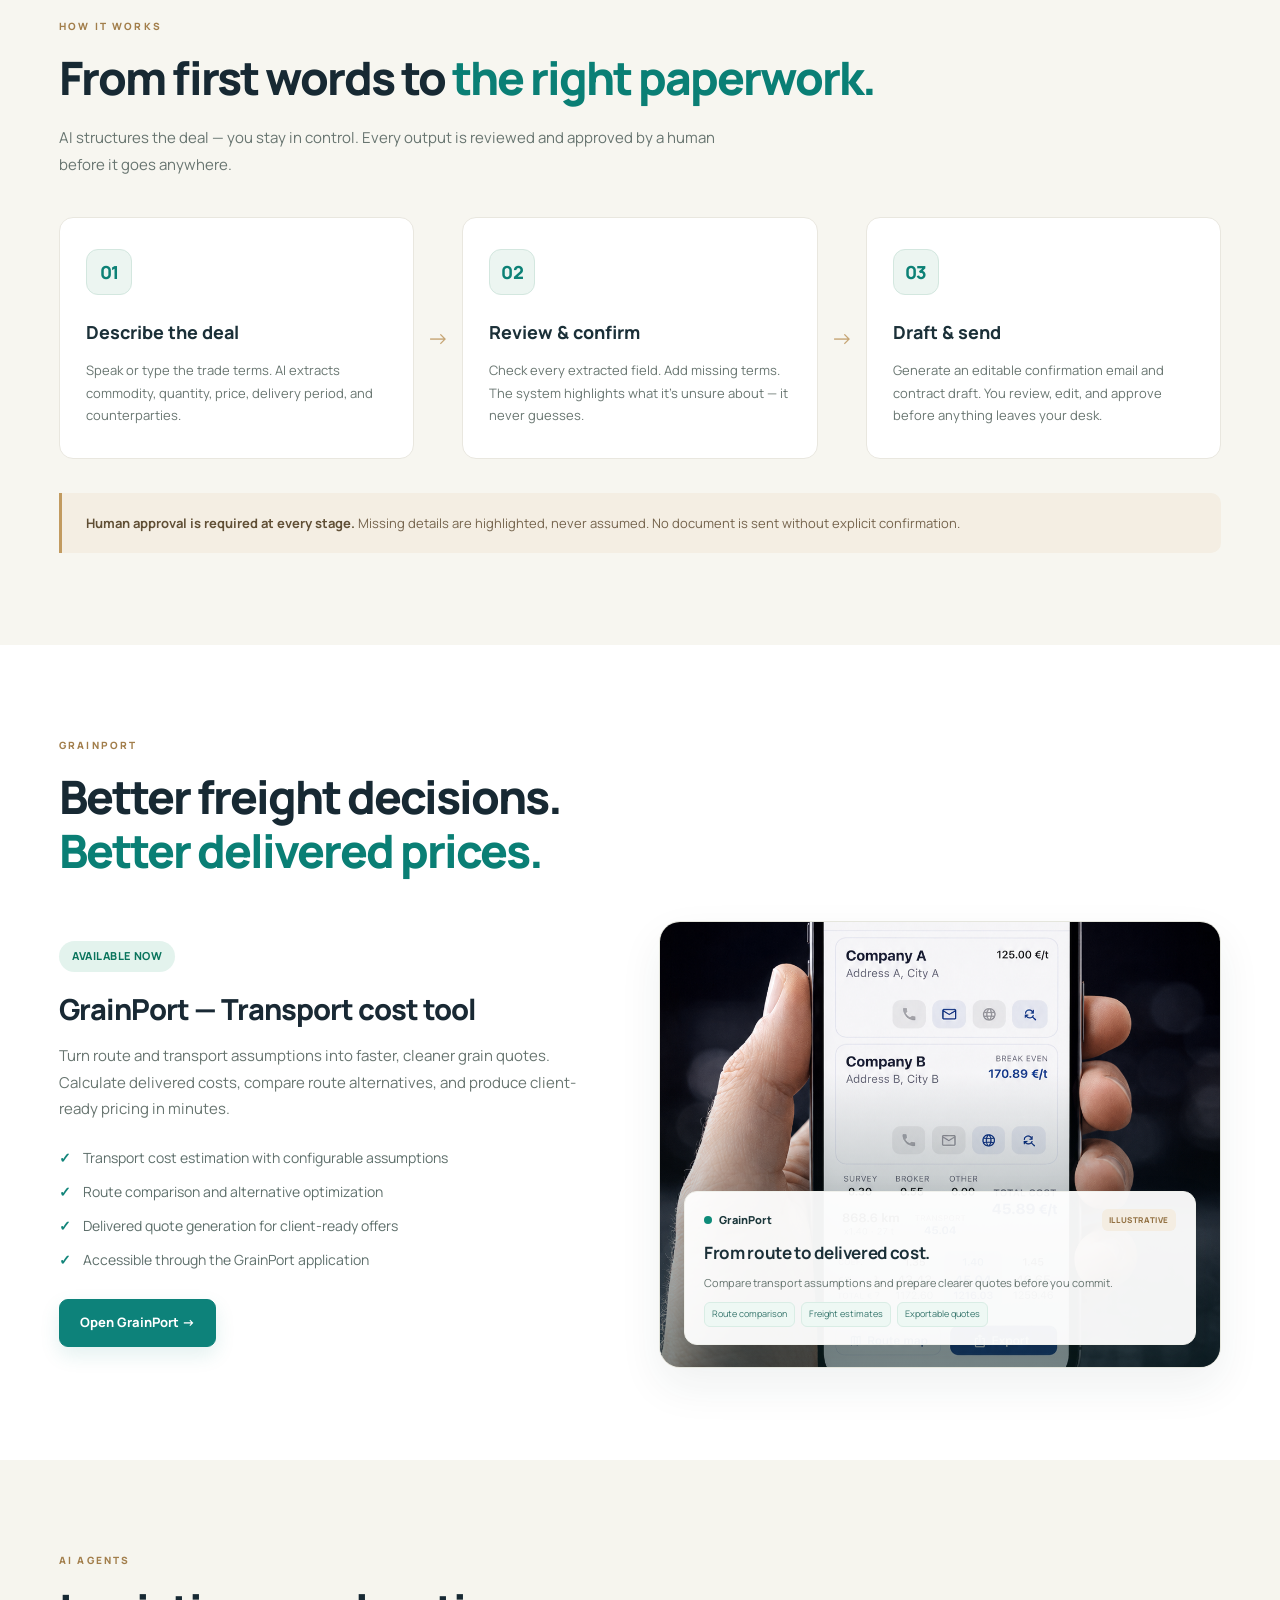
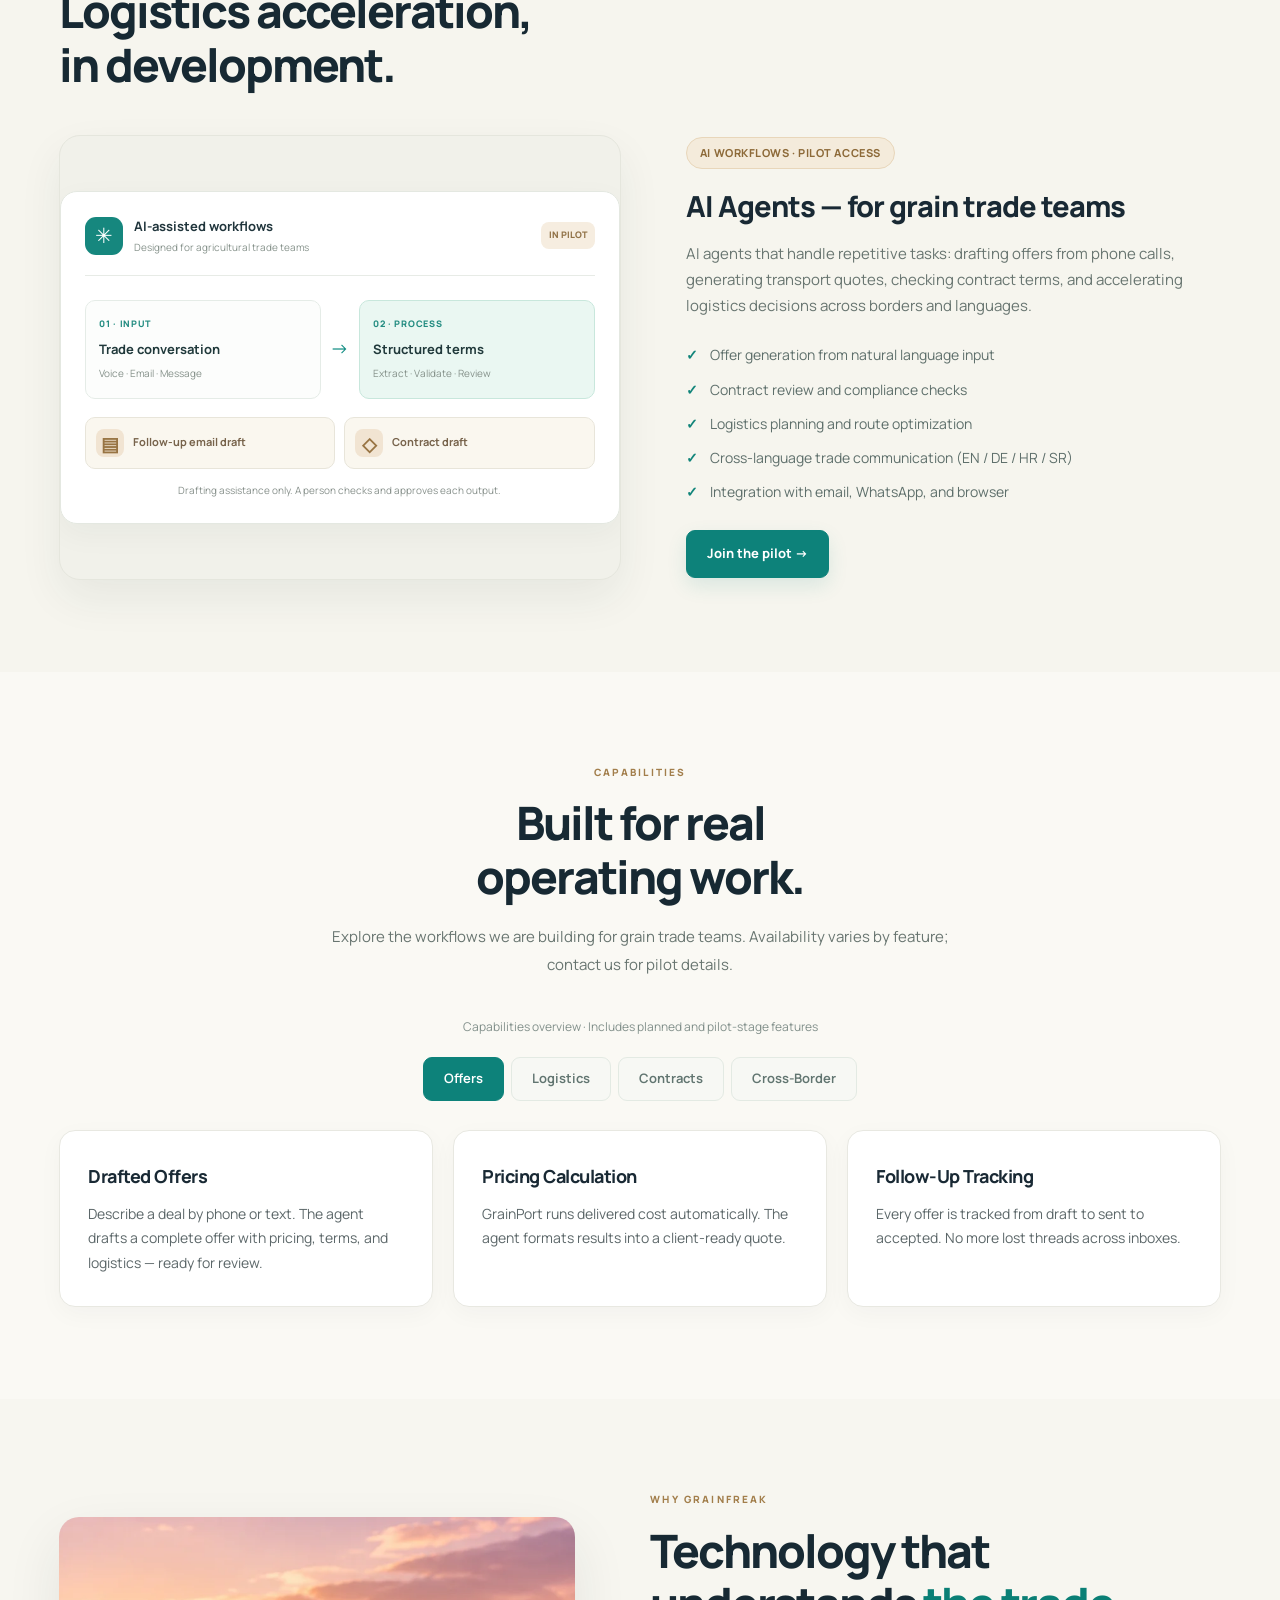
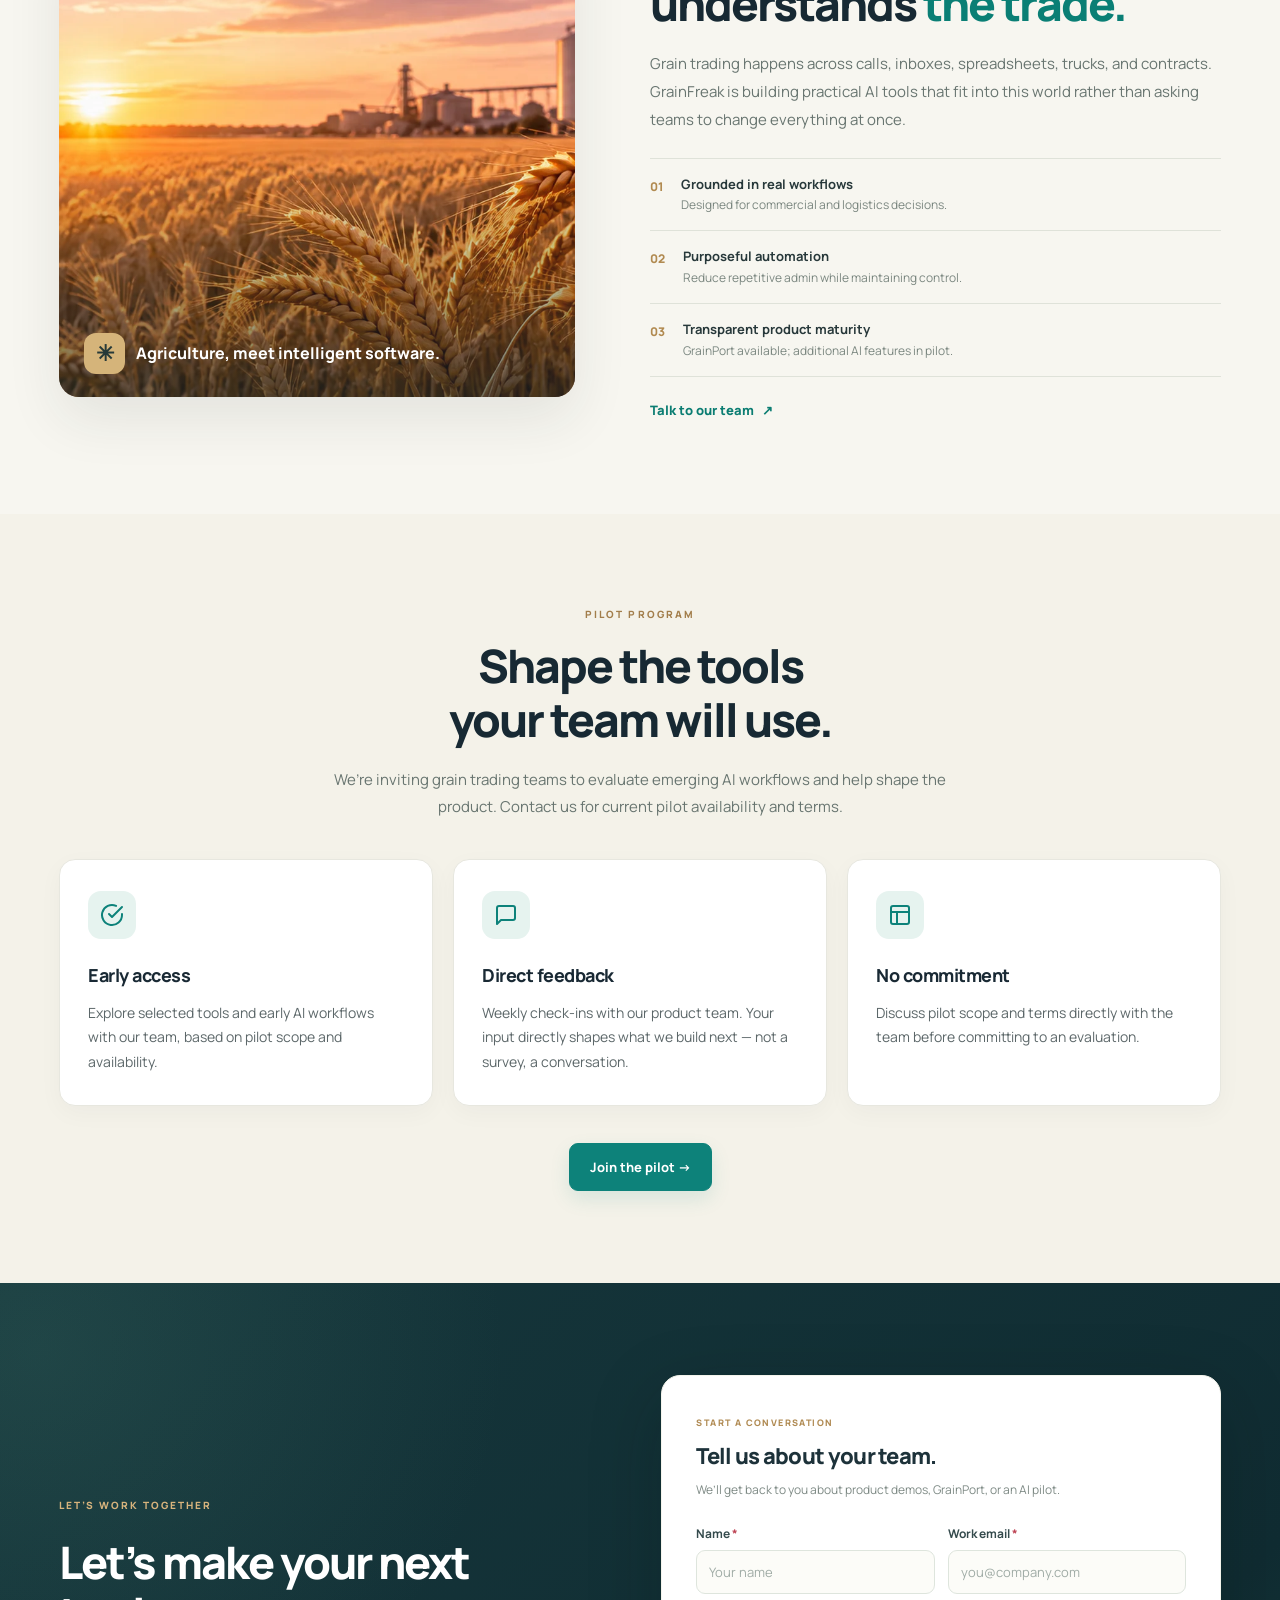
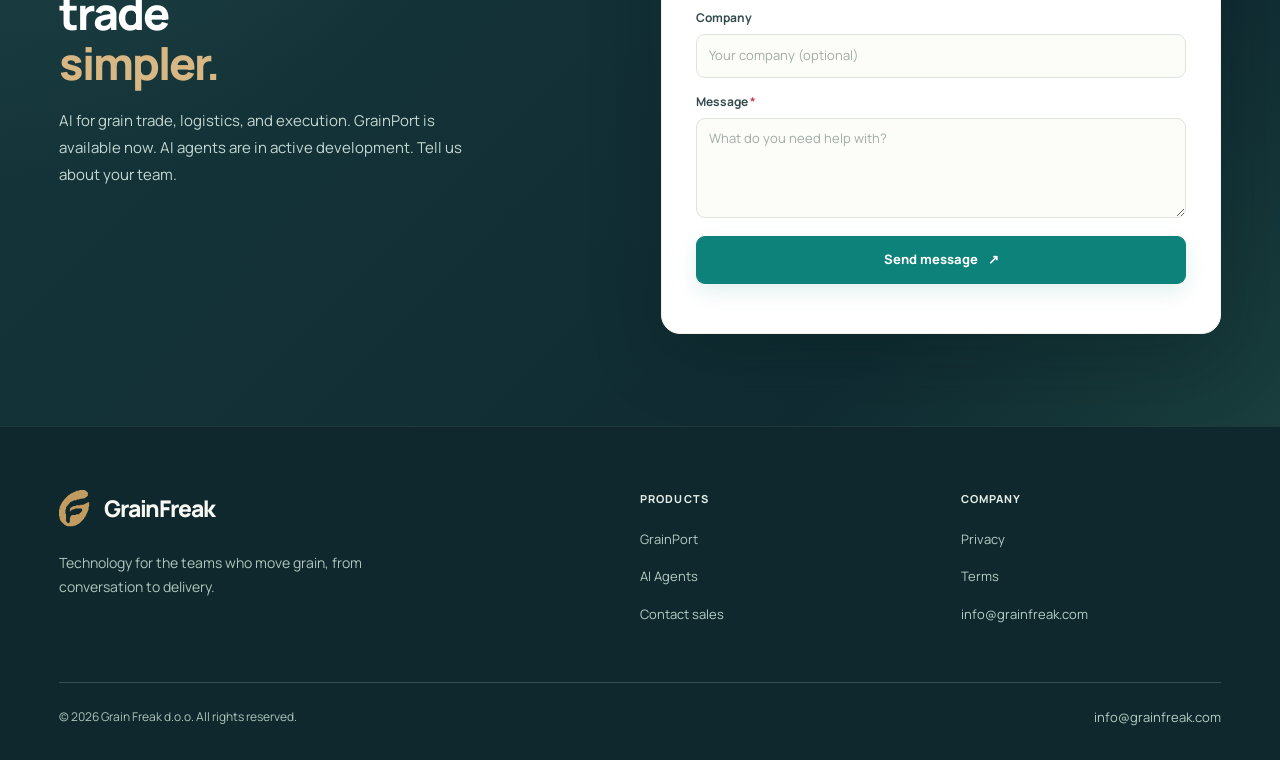
==== commit 4ef559ad: "Manual changes to website" ====
--- a/index.html
+++ b/index.html
@@ -1,430 +1,355 @@
 <!DOCTYPE html>
+
 <html lang="en">
 <head>
-<meta charset="UTF-8">
-<meta name="viewport" content="width=device-width, initial-scale=1.0">
-<meta name="description" content="GrainFreak — AI tools for grain trade. GrainPort for transport cost calculation, AI agents for logistics acceleration.">
-<meta name="robots" content="index, follow">
-<link rel="canonical" href="https://www.grainfreak.com">
-<meta property="og:title" content="GrainFreak — AI for Grain Trade">
-<meta property="og:description" content="AI-powered tools for grain trading teams. GrainPort for transport pricing, AI agents for logistics acceleration.">
-<meta property="og:type" content="website">
-<meta property="og:url" content="https://www.grainfreak.com">
-<meta property="og:image" content="https://www.grainfreak.com/assets/og-image.jpg">
-<meta property="og:image:width" content="1200">
-<meta property="og:image:height" content="630">
-<meta property="og:image:alt" content="GrainFreak — AI for Grain Trade">
-<meta name="twitter:card" content="summary_large_image">
-<meta name="twitter:title" content="GrainFreak — AI for Grain Trade">
-<meta name="twitter:description" content="AI-powered tools for grain trading teams. GrainPort for transport pricing, AI agents for logistics acceleration.">
-<meta name="twitter:image" content="https://www.grainfreak.com/assets/og-image.jpg">
-<title>GrainFreak — AI for Grain Trade</title>
-<link rel="icon" type="image/png" sizes="32x32" href="assets/favicon-32.png">
-<link rel="icon" type="image/png" sizes="16x16" href="assets/favicon-16.png">
-<link rel="preconnect" href="https://fonts.googleapis.com">
-<link rel="preconnect" href="https://fonts.gstatic.com" crossorigin>
-<link href="https://fonts.googleapis.com/css2?family=Rubik:wght@400;500;600;700;800&display=swap" rel="stylesheet">
-<link rel="stylesheet" href="assets/styles.css">
-<script defer data-domain="grainfreak.com" src="https://plausible.io/js/script.js"></script>
+<meta charset="utf-8"/>
+<meta content="width=device-width, initial-scale=1.0" name="viewport"/>
+<meta content="GrainFreak builds intelligent tools for grain trading teams: AI-assisted deals and contracts, human-reviewed workflows, and GrainPort transport planning." name="description"/>
+<meta content="index, follow" name="robots"/>
+<link href="https://www.grainfreak.com" rel="canonical"/>
+<meta content="GrainFreak — Intelligent tools for global grain teams" property="og:title"/>
+<meta content="GrainFreak builds intelligent tools for grain trading teams: AI-assisted deals and contracts, human-reviewed workflows, and GrainPort transport planning." property="og:description"/>
+<meta content="website" property="og:type"/>
+<meta content="https://www.grainfreak.com" property="og:url"/>
+<meta content="https://www.grainfreak.com/assets/og-image.jpg" property="og:image"/>
+<meta content="1200" property="og:image:width"/>
+<meta content="630" property="og:image:height"/>
+<meta content="GrainFreak — AI tools for agri-food trade" property="og:image:alt"/>
+<meta content="summary_large_image" name="twitter:card"/>
+<meta content="GrainFreak — AI tools for agri-food trade" name="twitter:title"/>
+<meta content="GrainFreak builds intelligent tools for grain trading teams: AI-assisted deals and contracts, human-reviewed workflows, and GrainPort transport planning." name="twitter:description"/>
+<meta content="https://www.grainfreak.com/assets/og-image.jpg" name="twitter:image"/>
+<title>GrainFreak — Intelligent tools for grain trade teams</title>
+<link href="assets/favicon-32.png" rel="icon" sizes="32x32" type="image/png"/>
+<link href="assets/grainfreak-mark.svg" rel="icon" type="image/svg+xml"/>
+<link href="assets/apple-touch-icon.png" rel="apple-touch-icon"/>
+<link href="assets/favicon-16.png" rel="icon" sizes="16x16" type="image/png"/>
+<link href="https://fonts.googleapis.com" rel="preconnect"/>
+<link crossorigin="" href="https://fonts.gstatic.com" rel="preconnect"/>
+<link href="https://fonts.googleapis.com/css2?family=Manrope:wght@400;500;600;700;800&amp;display=swap" rel="stylesheet"/>
+<link as="image" fetchpriority="high" href="assets/grain-still-life.webp" rel="preload"/><link href="assets/styles.css" rel="stylesheet"/><link href="assets/experience.css" rel="stylesheet"/>
+<script data-domain="grainfreak.com" defer="" src="https://plausible.io/js/script.js"></script>
+<script type="application/ld+json">{"@context":"https://schema.org","@type":"Organization","name":"Grain Freak d.o.o.","url":"https://www.grainfreak.com","logo":"https://www.grainfreak.com/assets/grainfreak-logo.png","email":"info@grainfreak.com"}</script>
 </head>
 <body>
-
-<a href="#main-content" class="skip-link">Skip to content</a>
-
-<nav role="navigation" aria-label="Main navigation">
-  <div class="wrap nav-row">
-    <a href="#" class="brand" aria-label="GrainFreak home">
-      <img src="assets/grainfreak-logo.png" alt="GrainFreak" style="height: 32px; width: auto;">
-    </a>
-    <button class="nav-btn" aria-label="Open menu" aria-expanded="false" aria-controls="nav-menu">&#9776;</button>
-    <ul id="nav-menu" class="nav-links" role="list">
-      <li><a href="#platform">Platform</a></li>
-      <li><a href="#grainport">GrainPort</a></li>
-      <li><a href="#ai-agents">AI Agents</a></li>
-      <li><a href="#contact">Contact</a></li>
-      <li><a href="#contact" class="nav-cta">Get started</a></li>
-    </ul>
-  </div>
+<a class="skip-link" href="#main-content">Skip to content</a>
+<nav aria-label="Main navigation" role="navigation">
+<div class="wrap nav-row">
+<a aria-label="GrainFreak home" class="brand" href="#">
+<img alt="" class="brand-mark" height="38" src="assets/grainfreak-mark.svg" width="34"/><span class="brand-wordmark">GrainFreak</span>
+</a>
+<button aria-controls="nav-menu" aria-expanded="false" aria-label="Open menu" class="nav-btn">☰</button>
+<ul class="nav-links" id="nav-menu" role="list"><li><a href="#platform">Platform</a></li><li><a href="#grainport">GrainPort</a></li><li><a href="#ai-agents">AI Agents</a></li><li><a href="#how-it-works">How it works</a></li><li><a href="#contact">Contact</a></li><li><a class="nav-cta" href="#contact">Get started<span aria-hidden="true"> ↗</span></a></li></ul>
+</div>
 </nav>
-
 <main id="main-content">
-
 <!-- HERO -->
-<section class="hero" aria-labelledby="hero-heading">
-  <div class="hero-glow"></div>
-  <div class="hero-glow-2"></div>
-  <div class="wrap hero-content">
-    <div class="hero-badge">AI for Grain Trade</div>
-    <h1 id="hero-heading"><span class="a2">The AI</span> <span class="a1">trade assistant</span><br>for grain teams.</h1>
-    <p class="hero-sub">GrainFreak brings AI to grain trading and logistics. GrainPort calculates transport costs in seconds. AI agents accelerate offers, contracts, and execution — across email, phone, WhatsApp, and browser.</p>
-    <div class="hero-actions">
-      <a href="#contact" class="btn btn-amber">Get started →</a>
-      <a href="#grainport" class="btn btn-line">See GrainPort</a>
-    </div>
-  </div>
-</section>
-
+<section aria-labelledby="hero-heading" class="hero">
+<div aria-hidden="true" class="hero-grain-background"></div>
+<div class="wrap hero-layout">
+<div class="hero-content">
+<div class="hero-badge"><span aria-hidden="true" class="hero-badge-line"></span> AI FOR GRAIN TRADE</div>
+<h1 id="hero-heading">The intelligent tools for <span class="headline-tail">grain trade teams.</span></h1>
+<p class="hero-sub">GrainFreak brings clarity to the work behind every deal — from spoken trade terms and contract drafts to route planning with GrainPort. <strong>Made for real workflows, with people in control.</strong></p>
+<div class="hero-actions"><a class="btn btn-primary" href="#platform">Explore the platform <span aria-hidden="true">→</span></a><a class="btn btn-line" href="#grainport">See GrainPort <span aria-hidden="true">↗</span></a></div>
+<div class="hero-proof"><span aria-hidden="true" class="proof-icon">✓</span><span>GrainPort available</span><span aria-hidden="true" class="hero-proof-sep"></span><span>AI features in pilot</span></div>
+</div>
+<div aria-label="Illustrative GrainPort and AI trade workflow interface. No live market or route data." class="hero-art">
+<div aria-hidden="true" class="hero-art-image"></div><div aria-hidden="true" class="golden-orbit orbit-one"></div><div aria-hidden="true" class="golden-orbit orbit-two"></div>
+<div class="product-desktop"><div class="product-sidebar"><span class="product-side-mark">G</span><span class="sidebar-tab active">◈</span><span class="sidebar-tab">▤</span><span class="sidebar-tab">↗</span><span class="sidebar-tab">◌</span></div>
+<div class="product-main"><div class="product-toolbar"><span class="product-dot teal"></span><span class="product-dot"></span><span class="product-dot"></span><strong>GrainPort</strong><span class="product-toolbar-text">Workspace</span><span class="toolbar-bars">☷</span></div>
+<div class="product-main-content"><div class="dashboard-overline">WORKSPACE OVERVIEW <span class="ui-example">ILLUSTRATIVE</span></div><div class="dashboard-title">Your trade, in focus.</div>
+<div class="dashboard-overview"><div class="dashboard-metric"><small>Freight estimate</small><b>€46.50</b><span>per metric tonne · sample</span></div><div class="dashboard-metric"><small>Deal quantity</small><b>500 <em>t</em></b><span>example record</span></div></div>
+<div class="mini-chart"><div class="chart-header"><span>Transport cost comparison</span><span>Example</span></div><svg aria-hidden="true" preserveaspectratio="none" viewbox="0 0 330 94"><defs><lineargradient id="chartFill" x1="0" x2="0" y1="0" y2="1"><stop offset="0" stop-color="#1a9b91" stop-opacity=".20"></stop><stop offset="1" stop-color="#1a9b91" stop-opacity="0"></stop></lineargradient></defs><path d="M0 77 C30 69 44 80 69 65 S112 45 138 53 S177 30 203 38 S244 17 270 26 S300 15 330 12 V94 H0Z" fill="url(#chartFill)"></path><path d="M0 77 C30 69 44 80 69 65 S112 45 138 53 S177 30 203 38 S244 17 270 26 S300 15 330 12" fill="none" stroke="#148C83" stroke-linecap="round" stroke-width="3"></path></svg></div>
+</div></div>
+</div>
+<div class="floating-insight"><div class="insight-top"><span class="insight-sparkle">✦</span><strong>GrainFreak AI</strong><span class="insight-pill">PILOT</span></div><span class="insight-caption">DEAL TERMS EXTRACTED</span><p><b>Wheat</b> · 500 tonnes · December delivery</p><div class="insight-divider"></div><div class="insight-ready"><span>✓</span> Ready for your review</div></div>
+<div class="floating-route"><div class="route-top"><span class="route-pin">↗</span><span>Transport preview</span><span class="route-example">EXAMPLE</span></div><div class="route-map"><svg aria-hidden="true" preserveaspectratio="none" viewbox="0 0 250 65"><path d="M0 48 C27 15 34 61 60 32 S101 19 126 40 S167 58 183 20 S217 19 250 5" fill="none" stroke="#C8D8D4" stroke-dasharray="3 7" stroke-width="2"></path><path d="M28 38 C62 23 75 49 110 28 S166 44 210 13" fill="none" stroke="#138B83" stroke-linecap="round" stroke-width="3.6"></path><circle cx="28" cy="38" fill="#138B83" r="5.5" stroke="white" stroke-width="2"></circle><circle cx="210" cy="13" fill="#C39D69" r="5.5" stroke="white" stroke-width="2"></circle></svg></div><div class="route-destination"><strong>Hamburg <span>→</span> Rotterdam</strong><small>Example route · not a live quote</small></div></div>
+<div class="hero-art-label">Illustrative product experience</div>
+</div>
+</div>
+</section>
 <!-- LOGO STRIP -->
-<div class="logo-strip" aria-label="Supported commodities">
-  <div class="wrap logo-strip-inner">
-    <span>WHEAT</span>
-    <span>CORN</span>
-    <span>BARLEY</span>
-    <span>RAPESEED</span>
-    <span>SOYBEAN</span>
-    <span>SUNFLOWER</span>
-    <span>OATS</span>
-  </div>
-</div>
-
+<div aria-label="Commodities in the grain and oilseed trade" class="logo-strip">
+<div class="wrap logo-strip-inner">
+<span>WHEAT</span>
+<span>CORN</span>
+<span>BARLEY</span>
+<span>RAPESEED</span>
+<span>SOYBEAN</span>
+<span>SUNFLOWER</span>
+<span>OATS</span>
+</div>
+</div>
 <!-- PLATFORM -->
-<section id="platform" class="light" aria-labelledby="platform-heading">
-  <div class="wrap">
-    <div class="sec-label">Platform</div>
-    <h2 id="platform-heading" class="sec-title">Grain trade first.<br>Always.</h2>
-    <p class="sec-desc">GrainFreak helps grain companies work faster across offers, logistics, deals, contracts, and execution. When a workflow needs a specialist tool, the suite provides one.</p>
-
-    <div class="cards">
-      <div class="card">
-        <div class="card-icon" aria-hidden="true">
-          <svg viewBox="0 0 24 24" fill="none" stroke="currentColor" stroke-width="2" stroke-linecap="round" stroke-linejoin="round"><path d="M3 9l9-7 9 7v11a2 2 0 0 1-2 2H5a2 2 0 0 1-2-2z"/><polyline points="9 22 9 12 15 12 15 22"/></svg>
-        </div>
-        <h3>Commercial Workflow</h3>
-        <p>Keep offers, delivered pricing, and follow-up closer to the decision — not scattered across inboxes and spreadsheets.</p>
-      </div>
-      <div class="card">
-        <div class="card-icon" aria-hidden="true">
-          <svg viewBox="0 0 24 24" fill="none" stroke="currentColor" stroke-width="2" stroke-linecap="round" stroke-linejoin="round"><rect x="1" y="3" width="15" height="13"/><polygon points="16 8 20 8 23 11 23 16 16 16 16 16"/><circle cx="5.5" cy="18.5" r="2.5"/><circle cx="18.5" cy="18.5" r="2.5"/></svg>
-        </div>
-        <h3>Logistics &amp; Execution</h3>
-        <p>Support route, freight, and operational decisions without slowing down the commercial side of the trade.</p>
-      </div>
-      <div class="card">
-        <div class="card-icon" aria-hidden="true">
-          <svg viewBox="0 0 24 24" fill="none" stroke="currentColor" stroke-width="2" stroke-linecap="round" stroke-linejoin="round"><path d="M12 2L2 7l10 5 10-5-10-5z"/><path d="M2 17l10 5 10-5"/><path d="M2 12l10 5 10-5"/></svg>
-        </div>
-        <h3>Specialist Tools</h3>
-        <p>GrainPort for transport cost. AI agents for repetitive tasks. Each tool solves one problem well.</p>
-      </div>
-    </div>
-  </div>
-</section>
-
+<section aria-labelledby="platform-heading" class="platform-section light" id="platform">
+<div class="wrap">
+<div class="sec-label">Platform</div>
+<h2 class="sec-title" id="platform-heading">Built for the decisions <span class="accent-text">behind every trade.</span></h2>
+<p class="sec-desc">From the first commercial conversation to logistics and the documents behind a deal, GrainFreak focuses on practical workflows—not another layer of complexity.</p>
+<div class="cards">
+<div class="card editorial-card"><div class="card-photo"><img alt="Golden wheat ears and kernels on a warm ivory stone surface" decoding="async" loading="lazy" src="assets/commercial-workflow.png"/><span class="photo-chip">COMMERCIAL</span></div>
+<h3>Commercial Workflow</h3>
+<p>Keep offers, delivered pricing, and follow-up closer to the decision — not scattered across inboxes and spreadsheets.</p>
+</div>
+<div class="card editorial-card"><div class="card-photo"><img alt="Grain storage silos in warm sunset light" decoding="async" loading="lazy" src="assets/logistics-execution.png"/><span class="photo-chip">LOGISTICS</span></div>
+<h3>Logistics &amp; Execution</h3>
+<p>Support route, freight, and operational decisions without slowing down the commercial side of the trade.</p>
+</div>
+<div class="card editorial-card"><div class="card-photo"><img alt="Golden agricultural field under a lavender sunset" decoding="async" loading="lazy" src="assets/grainport-usage.png"/><span class="photo-chip">TOOLS</span></div>
+<h3>Specialist Tools</h3>
+<p>GrainPort for transport cost. AI agents for repetitive tasks. Each tool solves one problem well.</p>
+</div>
+</div>
+</div>
+</section>
 <!-- HOW IT WORKS -->
-<section id="how-it-works" aria-labelledby="how-heading">
-  <div class="wrap">
-    <div class="sec-label">How it works</div>
-    <h2 id="how-heading" class="sec-title">From conversation<br>to contract.</h2>
-    <p class="sec-desc">AI structures the deal — you stay in control. Every output is reviewed and approved by a human before it goes anywhere.</p>
-
-    <div class="steps">
-      <div class="step">
-        <div class="step-num">01</div>
-        <h3 class="step-title">Describe the deal</h3>
-        <p class="step-desc">Speak or type the trade terms. AI extracts commodity, quantity, price, delivery period, and counterparties.</p>
-      </div>
-      <div class="step-arrow" aria-hidden="true">→</div>
-      <div class="step">
-        <div class="step-num">02</div>
-        <h3 class="step-title">Review &amp; confirm</h3>
-        <p class="step-desc">Check every extracted field. Add missing terms. The system highlights what it&rsquo;s unsure about — it never guesses.</p>
-      </div>
-      <div class="step-arrow" aria-hidden="true">→</div>
-      <div class="step">
-        <div class="step-num">03</div>
-        <h3 class="step-title">Draft &amp; send</h3>
-        <p class="step-desc">Generate an editable confirmation email and contract draft. You review, edit, and approve before anything leaves your desk.</p>
-      </div>
-    </div>
-
-    <div class="info-callout">
-      <p><strong>Human approval is required at every stage.</strong> Missing details are highlighted, never assumed. No document is sent without explicit confirmation.</p>
-    </div>
-  </div>
-</section>
-
+<section aria-labelledby="how-heading" id="how-it-works">
+<div class="wrap">
+<div class="sec-label">How it works</div>
+<h2 class="sec-title" id="how-heading">From first words to <span class="accent-text">the right paperwork.</span></h2>
+<p class="sec-desc">AI structures the deal — you stay in control. Every output is reviewed and approved by a human before it goes anywhere.</p>
+<div class="steps">
+<div class="step">
+<div class="step-num">01</div>
+<h3 class="step-title">Describe the deal</h3>
+<p class="step-desc">Speak or type the trade terms. AI extracts commodity, quantity, price, delivery period, and counterparties.</p>
+</div>
+<div aria-hidden="true" class="step-arrow">→</div>
+<div class="step">
+<div class="step-num">02</div>
+<h3 class="step-title">Review &amp; confirm</h3>
+<p class="step-desc">Check every extracted field. Add missing terms. The system highlights what it’s unsure about — it never guesses.</p>
+</div>
+<div aria-hidden="true" class="step-arrow">→</div>
+<div class="step">
+<div class="step-num">03</div>
+<h3 class="step-title">Draft &amp; send</h3>
+<p class="step-desc">Generate an editable confirmation email and contract draft. You review, edit, and approve before anything leaves your desk.</p>
+</div>
+</div>
+<div class="info-callout">
+<p><strong>Human approval is required at every stage.</strong> Missing details are highlighted, never assumed. No document is sent without explicit confirmation.</p>
+</div>
+</div>
+</section>
 <!-- GRAINPORT -->
-<section id="grainport" aria-labelledby="grainport-heading">
-  <div class="wrap">
-    <div class="sec-label">GrainPort</div>
-    <h2 id="grainport-heading" class="sec-title">Transport cost calculation,<br>available now.</h2>
-
-    <div class="showcase">
-      <div>
-        <span class="badge b-live">Available now</span>
-        <h3>GrainPort — Transport cost tool</h3>
-        <p>Turn route and transport assumptions into faster, cleaner grain quotes. Calculate delivered costs, compare route alternatives, and produce client-ready pricing in minutes.</p>
-        <ul class="checklist">
-          <li>Transport cost calculation with real freight rates</li>
-          <li>Route comparison and alternative optimization</li>
-          <li>Delivered quote generation for client-ready offers</li>
-          <li>Works across email, phone, WhatsApp, and browser</li>
-        </ul>
-        <a href="https://grainport.app" class="btn btn-amber" target="_blank" rel="noopener">Open GrainPort →</a>
-      </div>
-      <div class="showcase-visual" aria-label="GrainPort transport cost calculator interface">
-        <svg viewBox="0 0 500 320" xmlns="http://www.w3.org/2000/svg" style="max-width: 90%; height: auto; position: relative; z-index: 1;" role="img" aria-label="GrainPort calculator preview showing a Hamburg to Rotterdam route at €48.50 per tonne">
-          <title>GrainPort transport cost calculator</title>
-          <rect x="10" y="20" width="480" height="280" rx="16" fill="#232321" stroke="#2E2E2C"/>
-          <rect x="10" y="20" width="480" height="40" rx="16" fill="#262624"/>
-          <rect x="10" y="52" width="480" height="8" fill="#262624"/>
-          <circle cx="34" cy="40" r="5" fill="#FEB801"/>
-          <circle cx="52" cy="40" r="5" fill="#FFCB2E"/>
-          <circle cx="70" cy="40" r="5" fill="#80807A"/>
-          <text x="88" y="44" font-family="Rubik,sans-serif" font-size="11" fill="#80807A">GrainPort — Transport Cost Calculator</text>
-          <rect x="10" y="60" width="76" height="240" fill="#1C1C1A"/>
-          <rect x="22" y="78" width="52" height="6" rx="3" fill="#FEB801" opacity="0.5"/>
-          <rect x="22" y="96" width="52" height="4" rx="2" fill="#2E2E2C"/>
-          <rect x="22" y="112" width="52" height="4" rx="2" fill="#2E2E2C"/>
-          <rect x="22" y="128" width="52" height="4" rx="2" fill="#2E2E2C"/>
-          <rect x="22" y="144" width="52" height="4" rx="2" fill="#2E2E2C"/>
-          <rect x="22" y="160" width="52" height="4" rx="2" fill="#2E2E2C"/>
-          <rect x="22" y="176" width="52" height="4" rx="2" fill="#2E2E2C"/>
-          <rect x="22" y="192" width="52" height="4" rx="2" fill="#2E2E2C"/>
-          <rect x="22" y="208" width="52" height="4" rx="2" fill="#2E2E2C"/>
-          <rect x="22" y="224" width="52" height="4" rx="2" fill="#2E2E2C"/>
-          <rect x="22" y="240" width="52" height="4" rx="2" fill="#2E2E2C"/>
-          <rect x="22" y="256" width="52" height="4" rx="2" fill="#2E2E2C"/>
-          <rect x="100" y="78" width="380" height="38" rx="8" fill="#262624"/>
-          <text x="116" y="102" font-family="Rubik,sans-serif" font-size="13" font-weight="600" fill="#FFFFFF">Route: Hamburg → Rotterdam</text>
-          <rect x="372" y="86" width="92" height="22" rx="11" fill="#FEB801"/>
-          <text x="392" y="100" font-family="Rubik,sans-serif" font-size="11" font-weight="600" fill="#1C1C1A">Calculate</text>
-          <rect x="100" y="130" width="180" height="32" rx="8" fill="#232321"/>
-          <rect x="116" y="142" width="70" height="5" rx="2" fill="#2E2E2C"/>
-          <rect x="300" y="130" width="180" height="32" rx="8" fill="#232321"/>
-          <rect x="316" y="142" width="60" height="5" rx="2" fill="#2E2E2C"/>
-          <rect x="100" y="172" width="180" height="32" rx="8" fill="#232321"/>
-          <rect x="116" y="184" width="55" height="5" rx="2" fill="#2E2E2C"/>
-          <rect x="300" y="172" width="180" height="32" rx="8" fill="#232321"/>
-          <rect x="316" y="184" width="75" height="5" rx="2" fill="#2E2E2C"/>
-          <rect x="100" y="216" width="380" height="48" rx="10" fill="#FEB801" opacity="0.08"/>
-          <text x="120" y="238" font-family="Rubik,sans-serif" font-size="11" fill="#FFCB2E">Total delivered cost</text>
-          <text x="120" y="256" font-family="Rubik,sans-serif" font-size="20" font-weight="700" fill="#FEB801">€48.50 / MT</text>
-          <rect x="372" y="224" width="100" height="28" rx="14" fill="#FEB801"/>
-          <text x="394" y="242" font-family="Rubik,sans-serif" font-size="12" font-weight="600" fill="#1C1C1A">Export PDF</text>
-        </svg>
-      </div>
-    </div>
-  </div>
-</section>
-
+<section aria-labelledby="grainport-heading" id="grainport">
+<div class="wrap">
+<div class="sec-label">GrainPort</div>
+<h2 class="sec-title" id="grainport-heading">Better freight decisions.<br/><span class="accent-text">Better delivered prices.</span></h2>
+<div class="showcase">
+<div>
+<span class="badge b-live">Available now</span>
+<h3>GrainPort — Transport cost tool</h3>
+<p>Turn route and transport assumptions into faster, cleaner grain quotes. Calculate delivered costs, compare route alternatives, and produce client-ready pricing in minutes.</p>
+<ul class="checklist">
+<li>Transport cost estimation with configurable assumptions</li>
+<li>Route comparison and alternative optimization</li>
+<li>Delivered quote generation for client-ready offers</li>
+<li>Accessible through the GrainPort application</li>
+</ul>
+<a class="btn btn-amber" href="https://grainport.app" rel="noopener" target="_blank">Open GrainPort →</a>
+</div>
+<div aria-label="GrainPort transport cost calculator interface" class="showcase-visual"><figure class="product-photo">
+<img alt="GrainPort screenshot" decoding="async" loading="lazy" src="assets/hero-hand.png"/>
+<figcaption class="transport-panel">
+<div class="transport-header"><span><span class="trans-dot"></span> GrainPort</span><span class="transport-tag">ILLUSTRATIVE</span></div>
+<strong>From route to delivered cost.</strong>
+<p>Compare transport assumptions and prepare clearer quotes before you commit.</p>
+<div class="transport-tags"><span>Route comparison</span><span>Freight estimates</span><span>Exportable quotes</span></div>
+</figcaption>
+</figure></div>
+</div>
+</div>
+</section>
 <!-- AI AGENTS -->
-<section id="ai-agents" class="light" aria-labelledby="agents-heading">
-  <div class="wrap">
-    <div class="sec-label">AI Agents</div>
-    <h2 id="agents-heading" class="sec-title">Logistics acceleration,<br>in development.</h2>
-
-    <div class="showcase flip">
-      <div>
-        <span class="badge b-dev">Pilot — Join now</span>
-        <h3>AI Agents — for grain trade teams</h3>
-        <p>AI agents that handle repetitive tasks: drafting offers from phone calls, generating transport quotes, checking contract terms, and accelerating logistics decisions across borders and languages.</p>
-        <ul class="checklist">
-          <li>Offer generation from natural language input</li>
-          <li>Contract review and compliance checks</li>
-          <li>Logistics planning and route optimization</li>
-          <li>Cross-language trade communication (EN / DE / HR / SR)</li>
-          <li>Integration with email, WhatsApp, and browser</li>
-        </ul>
-        <a href="#contact" class="btn btn-amber">Join the pilot →</a>
-      </div>
-      <div class="showcase-visual" aria-label="AI agent workflow diagram">
-        <svg viewBox="0 0 500 320" xmlns="http://www.w3.org/2000/svg" style="max-width: 90%; height: auto; position: relative; z-index: 1;" role="img" aria-label="AI agents connecting trade inputs to offer drafts and route optimization">
-          <circle cx="250" cy="50" r="28" fill="#FEB801" opacity="0.9"/>
-          <text x="250" y="54" text-anchor="middle" font-family="Rubik,sans-serif" font-size="11" font-weight="700" fill="#1C1C1A">AI</text>
-          <rect x="30" y="100" width="170" height="70" rx="12" fill="rgba(255,255,255,0.92)" stroke="#E5E3DE"/>
-          <circle cx="52" cy="122" r="12" fill="#FFCB2E" opacity="0.7"/>
-          <rect x="72" y="114" width="100" height="6" rx="3" fill="#E5E3DE"/>
-          <rect x="72" y="130" width="80" height="5" rx="2" fill="#E5E3DE"/>
-          <rect x="72" y="146" width="55" height="5" rx="2" fill="#FEB801" opacity="0.5"/>
-          <rect x="300" y="100" width="170" height="70" rx="12" fill="rgba(255,255,255,0.92)" stroke="#E5E3DE"/>
-          <circle cx="322" cy="122" r="12" fill="#C69946" opacity="0.6"/>
-          <rect x="342" y="114" width="100" height="6" rx="3" fill="#E5E3DE"/>
-          <rect x="342" y="130" width="80" height="5" rx="2" fill="#E5E3DE"/>
-          <rect x="342" y="146" width="55" height="5" rx="2" fill="#C69946" opacity="0.4"/>
-          <path d="M250 78 Q160 92 115 100" stroke="#FEB801" stroke-width="1.5" fill="none" opacity="0.35" stroke-dasharray="3 3"/>
-          <path d="M250 78 Q340 92 385 100" stroke="#FEB801" stroke-width="1.5" fill="none" opacity="0.35" stroke-dasharray="3 3"/>
-          <rect x="30" y="210" width="200" height="56" rx="10" fill="rgba(255,255,255,0.85)"/>
-          <text x="50" y="232" font-family="Rubik,sans-serif" font-size="11" fill="#7A7A75">Offer draft generated</text>
-          <rect x="50" y="238" width="90" height="4" rx="2" fill="#FFCB2E"/>
-          <rect x="270" y="210" width="200" height="56" rx="10" fill="rgba(255,255,255,0.85)"/>
-          <text x="290" y="232" font-family="Rubik,sans-serif" font-size="11" fill="#7A7A75">Route optimized</text>
-          <rect x="290" y="238" width="110" height="4" rx="2" fill="#C69946" opacity="0.6"/>
-          <path d="M234 238 L264 238" stroke="#FEB801" stroke-width="1.5" fill="none" opacity="0.4"/>
-          <path d="M264 234 L268 238 L264 242" stroke="#FEB801" stroke-width="1.5" fill="none" opacity="0.4"/>
-        </svg>
-      </div>
-    </div>
-  </div>
-</section>
-
+<section aria-labelledby="agents-heading" class="light" id="ai-agents">
+<div class="wrap">
+<div class="sec-label">AI Agents</div>
+<h2 class="sec-title" id="agents-heading">Logistics acceleration,<br/>in development.</h2>
+<div class="showcase flip">
+<div>
+<span class="badge b-dev">AI workflows · Pilot access</span>
+<h3>AI Agents — for grain trade teams</h3>
+<p>AI agents that handle repetitive tasks: drafting offers from phone calls, generating transport quotes, checking contract terms, and accelerating logistics decisions across borders and languages.</p>
+<ul class="checklist">
+<li>Offer generation from natural language input</li>
+<li>Contract review and compliance checks</li>
+<li>Logistics planning and route optimization</li>
+<li>Cross-language trade communication (EN / DE / HR / SR)</li>
+<li>Integration with email, WhatsApp, and browser</li>
+</ul>
+<a class="btn btn-amber" href="#contact">Join the pilot →</a>
+</div>
+<div aria-label="AI agent workflow diagram" class="showcase-visual"><div aria-label="Illustrative AI assistant workflow" class="agent-board">
+<div class="agent-board-top"><span class="mini-mark">✳</span><div><strong>AI-assisted workflows</strong><small>Designed for agricultural trade teams</small></div><span class="mini-pilot">IN PILOT</span></div>
+<div class="agent-flow-steps"><div class="agent-tile"><span>01 · INPUT</span><strong>Trade conversation</strong><small>Voice · Email · Message</small></div><div class="agent-flow-arrow">→</div><div class="agent-tile highlighted"><span>02 · PROCESS</span><strong>Structured terms</strong><small>Extract · Validate · Review</small></div></div>
+<div class="agent-flow-bottom"><div><span class="doc-icon">▤</span><span>Follow-up email draft</span></div><div><span class="doc-icon">◇</span><span>Contract draft</span></div></div>
+<p class="agent-board-note">Drafting assistance only. A person checks and approves each output.</p>
+</div></div>
+</div>
+</div>
+</section>
 <!-- CAPABILITIES -->
 <section aria-labelledby="capabilities-heading">
-  <div class="wrap">
-    <div class="sec-label centered">Capabilities</div>
-    <h2 id="capabilities-heading" class="sec-title centered">Built for real<br>operating work.</h2>
-    <p class="sec-desc centered" style="margin-inline: auto;">Practical assistance inside the daily flow of grain business — not generic chat for its own sake.</p>
-
-    <div class="tabs" role="tablist" aria-label="Capability categories">
-      <button class="tab active" role="tab" aria-selected="true" data-tab="tab-offers">Offers</button>
-      <button class="tab" role="tab" aria-selected="false" data-tab="tab-logistics">Logistics</button>
-      <button class="tab" role="tab" aria-selected="false" data-tab="tab-contracts">Contracts</button>
-      <button class="tab" role="tab" aria-selected="false" data-tab="tab-cross-border">Cross-Border</button>
-    </div>
-
-    <div id="tab-offers" class="tab-content active" role="tabpanel">
-      <div class="cards">
-        <div class="card"><h3>Drafted Offers</h3><p>Describe a deal by phone or text. The agent drafts a complete offer with pricing, terms, and logistics — ready for review.</p></div>
-        <div class="card"><h3>Pricing Calculation</h3><p>GrainPort runs delivered cost automatically. The agent formats results into a client-ready quote.</p></div>
-        <div class="card"><h3>Follow-Up Tracking</h3><p>Every offer is tracked from draft to sent to accepted. No more lost threads across inboxes.</p></div>
-      </div>
-    </div>
-    <div id="tab-logistics" class="tab-content" role="tabpanel">
-      <div class="cards">
-        <div class="card"><h3>Route Optimization</h3><p>Compare truck, rail, and vessel options. See cost, time, and reliability side by side.</p></div>
-        <div class="card"><h3>Freight Management</h3><p>Track freight rates across routes and borders. Update quotes when market conditions shift.</p></div>
-        <div class="card"><h3>Delivery Timeline</h3><p>Calculate realistic delivery windows. Flag delays before they become problems.</p></div>
-      </div>
-    </div>
-    <div id="tab-contracts" class="tab-content" role="tabpanel">
-      <div class="cards">
-        <div class="card"><h3>Contract Review</h3><p>Check terms against standard templates. Flag deviations, compliance issues, and missing clauses.</p></div>
-        <div class="card"><h3>Compliance Checks</h3><p>Verify regulatory requirements across jurisdictions. Catch issues before they reach legal review.</p></div>
-        <div class="card"><h3>Human Approval</h3><p>Agents draft and prepare — humans approve. Every output is editable before it goes to a client.</p></div>
-      </div>
-    </div>
-    <div id="tab-cross-border" class="tab-content" role="tabpanel">
-      <div class="cards">
-        <div class="card"><h3>Multi-Language</h3><p>Communicate across EN, DE, HR, SR. Draft and translate trade correspondence without losing commercial nuance.</p></div>
-        <div class="card"><h3>Multi-Currency</h3><p>Handle EUR, USD, GBP, and regional currencies. Convert and compare across markets.</p></div>
-        <div class="card"><h3>Cross-Border Freight</h3><p>EU and regional routes supported. Customs, duties, and transit documentation managed in workflow.</p></div>
-      </div>
-    </div>
-  </div>
-</section>
-
+<div class="wrap">
+<div class="sec-label centered">Capabilities</div>
+<h2 class="sec-title centered" id="capabilities-heading">Built for real<br/>operating work.</h2>
+<p class="sec-desc centered" style="margin-inline: auto;">Explore the workflows we are building for grain trade teams. Availability varies by feature; contact us for pilot details.</p>
+<p class="capability-note">Capabilities overview · Includes planned and pilot-stage features</p>
+<div aria-label="Capability categories" class="tabs" role="tablist">
+<button aria-controls="tab-offers" aria-selected="true" class="tab active" data-tab="tab-offers" id="control-tab-offers" role="tab">Offers</button>
+<button aria-controls="tab-logistics" aria-selected="false" class="tab" data-tab="tab-logistics" id="control-tab-logistics" role="tab">Logistics</button>
+<button aria-controls="tab-contracts" aria-selected="false" class="tab" data-tab="tab-contracts" id="control-tab-contracts" role="tab">Contracts</button>
+<button aria-controls="tab-cross-border" aria-selected="false" class="tab" data-tab="tab-cross-border" id="control-tab-cross-border" role="tab">Cross-Border</button>
+</div>
+<div aria-labelledby="control-tab-offers" class="tab-content active" id="tab-offers" role="tabpanel">
+<div class="cards">
+<div class="card"><h3>Drafted Offers</h3><p>Describe a deal by phone or text. The agent drafts a complete offer with pricing, terms, and logistics — ready for review.</p></div>
+<div class="card"><h3>Pricing Calculation</h3><p>GrainPort runs delivered cost automatically. The agent formats results into a client-ready quote.</p></div>
+<div class="card"><h3>Follow-Up Tracking</h3><p>Every offer is tracked from draft to sent to accepted. No more lost threads across inboxes.</p></div>
+</div>
+</div>
+<div aria-labelledby="control-tab-logistics" class="tab-content" id="tab-logistics" role="tabpanel">
+<div class="cards">
+<div class="card"><h3>Route Optimization</h3><p>Compare truck, rail, and vessel options. See cost, time, and reliability side by side.</p></div>
+<div class="card"><h3>Freight Management</h3><p>Track freight rates across routes and borders. Update quotes when market conditions shift.</p></div>
+<div class="card"><h3>Delivery Timeline</h3><p>Calculate realistic delivery windows. Flag delays before they become problems.</p></div>
+</div>
+</div>
+<div aria-labelledby="control-tab-contracts" class="tab-content" id="tab-contracts" role="tabpanel">
+<div class="cards">
+<div class="card"><h3>Contract Review</h3><p>Check terms against standard templates. Flag deviations, compliance issues, and missing clauses.</p></div>
+<div class="card"><h3>Compliance Checks</h3><p>Verify regulatory requirements across jurisdictions. Catch issues before they reach legal review.</p></div>
+<div class="card"><h3>Human Approval</h3><p>Agents draft and prepare — humans approve. Every output is editable before it goes to a client.</p></div>
+</div>
+</div>
+<div aria-labelledby="control-tab-cross-border" class="tab-content" id="tab-cross-border" role="tabpanel">
+<div class="cards">
+<div class="card"><h3>Multi-Language</h3><p>Communicate across EN, DE, HR, SR. Draft and translate trade correspondence without losing commercial nuance.</p></div>
+<div class="card"><h3>Multi-Currency</h3><p>Handle EUR, USD, GBP, and regional currencies. Convert and compare across markets.</p></div>
+<div class="card"><h3>Cross-Border Freight</h3><p>EU and regional routes supported. Customs, duties, and transit documentation managed in workflow.</p></div>
+</div>
+</div>
+</div>
+</section>
 <!-- PILOT PROGRAM -->
-<section class="light" aria-labelledby="pilot-heading">
-  <div class="wrap">
-    <div class="sec-label centered">Pilot program</div>
-    <h2 id="pilot-heading" class="sec-title centered">Shape the tools<br>your team will use.</h2>
-    <p class="sec-desc centered" style="margin-inline: auto;">We&rsquo;re running a one-month pilot for AI tools in grain trade. Your team gets early access, we get real feedback. No cost — we learn together.</p>
-
-    <div class="pilot-cards">
-      <div class="pilot-card">
-        <div class="pilot-icon" aria-hidden="true">
-          <svg viewBox="0 0 24 24" fill="none" stroke="currentColor" stroke-width="2" stroke-linecap="round" stroke-linejoin="round"><path d="M22 11.08V12a10 10 0 1 1-5.93-9.14"/><polyline points="22 4 12 14.01 9 11.01"/></svg>
-        </div>
-        <h3>Early access</h3>
-        <p>Your team gets GrainPort and AI agent tools before general release. Use them on real workflows from day one.</p>
-      </div>
-      <div class="pilot-card">
-        <div class="pilot-icon" aria-hidden="true">
-          <svg viewBox="0 0 24 24" fill="none" stroke="currentColor" stroke-width="2" stroke-linecap="round" stroke-linejoin="round"><path d="M21 15a2 2 0 0 1-2 2H7l-4 4V5a2 2 0 0 1 2-2h14a2 2 0 0 1 2 2z"/></svg>
-        </div>
-        <h3>Direct feedback</h3>
-        <p>Weekly check-ins with our product team. Your input directly shapes what we build next — not a survey, a conversation.</p>
-      </div>
-      <div class="pilot-card">
-        <div class="pilot-icon" aria-hidden="true">
-          <svg viewBox="0 0 24 24" fill="none" stroke="currentColor" stroke-width="2" stroke-linecap="round" stroke-linejoin="round"><rect x="3" y="3" width="18" height="18" rx="2" ry="2"/><line x1="3" y1="9" x2="21" y2="9"/><line x1="9" y1="21" x2="9" y2="9"/></svg>
-        </div>
-        <h3>No commitment</h3>
-        <p>One month, no cost, no obligation. We want to prove value before asking for anything in return.</p>
-      </div>
-    </div>
-
-    <div class="pilot-cta">
-      <a href="#contact" class="btn btn-amber">Join the pilot →</a>
-    </div>
-  </div>
-</section>
-
+<section aria-labelledby="about-heading" class="about-section" id="about">
+<div class="wrap about-layout">
+<div class="about-image"><img alt="Golden grain heads with sunlit silos on the horizon" decoding="async" loading="lazy" src="assets/grain-about.webp"/><div class="about-photo-caption"><span class="grain-symbol">✳</span> Agriculture, meet intelligent software.</div></div>
+<div class="about-copy"><div class="sec-label">Why GrainFreak</div><h2 class="sec-title" id="about-heading">Technology that understands <span class="accent-text">the trade.</span></h2>
+<p>Grain trading happens across calls, inboxes, spreadsheets, trucks, and contracts. GrainFreak is building practical AI tools that fit into this world rather than asking teams to change everything at once.</p>
+<div class="about-points"><div><span>01</span><div><strong>Grounded in real workflows</strong><small>Designed for commercial and logistics decisions.</small></div></div><div><span>02</span><div><strong>Purposeful automation</strong><small>Reduce repetitive admin while maintaining control.</small></div></div><div><span>03</span><div><strong>Transparent product maturity</strong><small>GrainPort available; additional AI features in pilot.</small></div></div></div>
+<a class="text-link" href="#contact">Talk to our team <span aria-hidden="true">↗</span></a></div>
+</div>
+</section><section aria-labelledby="pilot-heading" class="light">
+<div class="wrap">
+<div class="sec-label centered">Pilot program</div>
+<h2 class="sec-title centered" id="pilot-heading">Shape the tools<br/>your team will use.</h2>
+<p class="sec-desc centered" style="margin-inline: auto;">We’re inviting grain trading teams to evaluate emerging AI workflows and help shape the product. Contact us for current pilot availability and terms.</p>
+<div class="pilot-cards">
+<div class="pilot-card">
+<div aria-hidden="true" class="pilot-icon">
+<svg fill="none" stroke="currentColor" stroke-linecap="round" stroke-linejoin="round" stroke-width="2" viewbox="0 0 24 24"><path d="M22 11.08V12a10 10 0 1 1-5.93-9.14"></path><polyline points="22 4 12 14.01 9 11.01"></polyline></svg>
+</div>
+<h3>Early access</h3>
+<p>Explore selected tools and early AI workflows with our team, based on pilot scope and availability.</p>
+</div>
+<div class="pilot-card">
+<div aria-hidden="true" class="pilot-icon">
+<svg fill="none" stroke="currentColor" stroke-linecap="round" stroke-linejoin="round" stroke-width="2" viewbox="0 0 24 24"><path d="M21 15a2 2 0 0 1-2 2H7l-4 4V5a2 2 0 0 1 2-2h14a2 2 0 0 1 2 2z"></path></svg>
+</div>
+<h3>Direct feedback</h3>
+<p>Weekly check-ins with our product team. Your input directly shapes what we build next — not a survey, a conversation.</p>
+</div>
+<div class="pilot-card">
+<div aria-hidden="true" class="pilot-icon">
+<svg fill="none" stroke="currentColor" stroke-linecap="round" stroke-linejoin="round" stroke-width="2" viewbox="0 0 24 24"><rect height="18" rx="2" ry="2" width="18" x="3" y="3"></rect><line x1="3" x2="21" y1="9" y2="9"></line><line x1="9" x2="9" y1="21" y2="9"></line></svg>
+</div>
+<h3>No commitment</h3>
+<p>Discuss pilot scope and terms directly with the team before committing to an evaluation.</p>
+</div>
+</div>
+<div class="pilot-cta">
+<a class="btn btn-amber" href="#contact">Join the pilot →</a>
+</div>
+</div>
+</section>
 <!-- CONTACT -->
-<section id="contact" aria-labelledby="contact-heading">
-  <div class="wrap">
-    <div class="cta-band">
-      <h2 id="contact-heading">Bring GrainFreak into<br>your workflow.</h2>
-      <p>AI for grain trade, logistics, and execution. GrainPort is available now. AI agents are in active development. Tell us about your team.</p>
-
-      <form id="contact-form" class="contact-form" novalidate aria-label="Contact form">
-        <div class="form-row">
-          <div class="form-group">
-            <label for="contact-name">Name <span class="required">*</span></label>
-            <input type="text" id="contact-name" name="name" required minlength="2" autocomplete="name" placeholder="Your name">
-            <span class="form-error" id="contact-name-error"></span>
-          </div>
-          <div class="form-group">
-            <label for="contact-email">Work email <span class="required">*</span></label>
-            <input type="email" id="contact-email" name="email" required autocomplete="email" placeholder="you@company.com">
-            <span class="form-error" id="contact-email-error"></span>
-          </div>
-        </div>
-        <div class="form-group">
-          <label for="contact-company">Company</label>
-          <input type="text" id="contact-company" name="company" autocomplete="organization" placeholder="Your company (optional)">
-        </div>
-        <div class="form-group">
-          <label for="contact-message">Message <span class="required">*</span></label>
-          <textarea id="contact-message" name="message" rows="4" required minlength="10" placeholder="What do you need help with?"></textarea>
-          <span class="form-error" id="contact-message-error"></span>
-        </div>
-        <div class="form-group">
-          <label for="contact-interest">I&rsquo;m interested in</label>
-          <select id="contact-interest" name="interest">
-            <option value="general">General inquiry</option>
-            <option value="grainport">GrainPort</option>
-            <option value="pilot">AI Agents pilot</option>
-            <option value="demo">Request a demo</option>
-          </select>
-        </div>
-        <button type="submit" class="btn btn-amber form-submit">Send message</button>
-        <div id="form-status" class="form-status" role="status" aria-live="polite"></div>
-      </form>
-
-      <div class="contact-alt">
-        <p>Or email us directly: <a href="mailto:info@grainfreak.com">info@grainfreak.com</a></p>
-      </div>
-    </div>
-  </div>
-</section>
-
+<section aria-labelledby="contact-heading" id="contact">
+<div class="wrap">
+<div class="cta-band"><div class="contact-copy"><div class="contact-eyebrow">LET’S WORK TOGETHER</div><h2 class="contact-heading" id="contact-heading">Let’s make your next trade<br/><span class="contact-amber">simpler.</span></h2><p>AI for grain trade, logistics, and execution. GrainPort is available now. AI agents are in active development. Tell us about your team.</p><div class="contact-alt">
+</div></div><div class="contact-form-shell"><div class="form-heading"><span class="eyebrow-small">START A CONVERSATION</span><h3>Tell us about your team.</h3><p>We’ll get back to you about product demos, GrainPort, or an AI pilot.</p></div><form aria-label="Contact form" class="contact-form" id="contact-form" novalidate="">
+<div class="form-row">
+<div class="form-group">
+<label for="contact-name">Name <span class="required">*</span></label>
+<input aria-describedby="contact-name-error" autocomplete="name" id="contact-name" minlength="2" name="name" placeholder="Your name" required="" type="text"/>
+<span class="form-error" id="contact-name-error"></span>
+</div>
+<div class="form-group">
+<label for="contact-email">Work email <span class="required">*</span></label>
+<input aria-describedby="contact-email-error" autocomplete="email" id="contact-email" name="email" placeholder="you@company.com" required="" type="email"/>
+<span class="form-error" id="contact-email-error"></span>
+</div>
+</div>
+<div class="form-group">
+<label for="contact-company">Company</label>
+<input autocomplete="organization" id="contact-company" name="company" placeholder="Your company (optional)" type="text"/>
+</div>
+<div class="form-group">
+<label for="contact-message">Message <span class="required">*</span></label>
+<textarea aria-describedby="contact-message-error" id="contact-message" minlength="10" name="message" placeholder="What do you need help with?" required="" rows="4"></textarea>
+<span class="form-error" id="contact-message-error"></span>
+</div>
+<!-- <div class="form-group">
+<label for="contact-interest">I’m interested in</label>
+<select id="contact-interest" name="interest">
+<option value="general">General inquiry</option>
+<option value="grainport">GrainPort</option>
+<option value="pilot">AI Agents pilot</option>
+<option value="demo">Request a demo</option>
+</select>
+</div> -->
+<button class="btn btn-amber form-submit" type="submit">Send message <span aria-hidden="true">↗</span></button>
+<div aria-live="polite" class="form-status" id="form-status" role="status"></div>
+</form></div></div>
+</div>
+</section>
 </main>
-
 <!-- FOOTER -->
 <footer role="contentinfo">
-  <div class="wrap">
-    <div class="footer-grid">
-      <div class="footer-brand">
-        <span class="brand" style="cursor: default;">
-          <img src="assets/grainfreak-logo.png" alt="GrainFreak" style="height: 28px; width: auto;">
-        </span>
-        <p>AI tools for grain trading and logistics. Built for teams that operate across borders, languages, and commodities.</p>
-      </div>
-      <div>
-        <h4>Products</h4>
-        <ul>
-          <li><a href="#grainport">GrainPort</a></li>
-          <li><a href="#ai-agents">AI Agents</a></li>
-          <li><a href="#contact">Contact sales</a></li>
-        </ul>
-      </div>
-      <div>
-        <h4>Company</h4>
-        <ul>
-          <li><a href="privacy.html">Privacy</a></li>
-          <li><a href="terms.html">Terms</a></li>
-          <li><a href="mailto:info@grainfreak.com">info@grainfreak.com</a></li>
-        </ul>
-      </div>
-    </div>
-    <div class="footer-bottom">
-      <span>&copy; 2026 Grain Freak d.o.o. All rights reserved.</span>
-      <span><a href="mailto:info@grainfreak.com">info@grainfreak.com</a></span>
-    </div>
-  </div>
+<div class="wrap">
+<div class="footer-grid">
+<div class="footer-brand">
+<span class="brand">
+<img alt="" class="brand-mark" height="38" src="assets/grainfreak-mark.svg" width="34"/><span class="brand-wordmark">GrainFreak</span>
+</span>
+<p>Technology for the teams who move grain, from conversation to delivery.</p>
+</div>
+<div>
+<h4>Products</h4>
+<ul>
+<li><a href="#grainport">GrainPort</a></li>
+<li><a href="#ai-agents">AI Agents</a></li>
+<li><a href="#contact">Contact sales</a></li>
+</ul>
+</div>
+<div>
+<h4>Company</h4>
+<ul>
+<li><a href="privacy.html">Privacy</a></li>
+<li><a href="terms.html">Terms</a></li>
+<li><a href="mailto:info@grainfreak.com">info@grainfreak.com</a></li>
+</ul>
+</div>
+</div>
+<div class="footer-bottom">
+<span>© 2026 Grain Freak d.o.o. All rights reserved.</span>
+<span><a href="mailto:info@grainfreak.com">info@grainfreak.com</a></span>
+</div>
+</div>
 </footer>
-
 <script src="assets/site.js"></script>
 </body>
 </html>
--- a/assets/styles.css
+++ b/assets/styles.css
@@ -1,302 +1,220 @@
+/* GrainFreak 2026 brand system — Aubergine & Amber, light first */
 :root {
-  --bg: #001030;
-  --bg-1: #031535;
-  --bg-2: #062040;
-  --bg-light: #F8F8F5;
-  --surface: #062040;
-  --surface-2: #0A2848;
-  --surface-light: #FFFFFF;
-  --border: #0A2848;
-  --border-2: #123055;
-  --border-light: #E5E3DE;
-  --text: #FFFFFF;
-  --text-2: #B5C0D0;
-  --text-3: #7A85A0;
-  --text-dark: #001030;
-  --text-dark-2: #3A4055;
-  --text-dark-3: #6A7085;
-  --amber: #FEB801;
-  --amber-light: #FFCB2E;
-  --amber-dark: #C69946;
-  --amber-glow: rgba(254, 184, 1, 0.12);
-  --amber-glow-strong: rgba(254, 184, 1, 0.2);
-  --error: #E5484D;
-  --error-bg: rgba(229, 72, 77, 0.1);
-  --success: #30A46C;
-  --success-bg: rgba(48, 164, 108, 0.1);
-  --focus-ring: rgba(254, 184, 1, 0.6);
-  --radius: 12px;
-  --radius-lg: 20px;
-  --max: 1100px;
-  --font: 'Rubik', -apple-system, BlinkMacSystemFont, 'Segoe UI', sans-serif;
-}
+  --ink:#271832; --brand:#40264F; --purple:#70518C; --amber:#F2AD32;
+  --amber-dark:#A45B00; --amber-soft:#FFF1D8;
+  --bg:#FAF8FC; --bg-1:#F3EDF7; --bg-2:#EDE4F2;
+  --surface:#FFFFFF; --surface-2:#F8F4FA;
+  --border:#E7DEE9; --border-2:#D6C8DC; --border-light:#E7DEE9;
+  --text:#271832; --text-2:#5D5463; --text-3:#746A7B;
+  --text-dark:#271832; --text-dark-2:#5D5463; --text-dark-3:#746A7B;
+  --focus-ring:#8E5CC0; --error:#B62C46; --error-bg:#FFF0F3;
+  --success:#1E694C; --success-bg:#E8F5EE;
+  --amber-glow:rgba(242,173,50,.14); --amber-glow-strong:rgba(242,173,50,.24);
+  --shadow:0 15px 40px rgba(39,24,50,.065); --shadow-lg:0 28px 70px rgba(39,24,50,.12);
+  --radius:16px; --radius-lg:24px; --max:1160px;
+  --font:'Inter',-apple-system,BlinkMacSystemFont,'Segoe UI',sans-serif;
+}
+*,*::before,*::after{box-sizing:border-box}
+*{margin:0;padding:0}
+html{scroll-behavior:smooth;scroll-padding-top:85px}
+body{font-family:var(--font);background:var(--bg);color:var(--text);font-size:16px;line-height:1.65;-webkit-font-smoothing:antialiased;overflow-x:hidden}
+a{color:inherit}img,svg{max-width:100%}button,input,textarea,select{font:inherit}
+.wrap{width:100%;max-width:var(--max);margin-inline:auto;padding-inline:28px}
+.sr-only{position:absolute;width:1px;height:1px;padding:0;margin:-1px;overflow:hidden;clip:rect(0,0,0,0);white-space:nowrap;border:0}
+.skip-link{position:absolute;top:-60px;left:16px;z-index:300;padding:12px 18px;background:var(--brand);color:white;font-weight:700;text-decoration:none;border-radius:0 0 10px 10px}
+.skip-link:focus{top:0}
+:focus-visible{outline:3px solid var(--focus-ring);outline-offset:3px}
+.required{color:#BD4152}
+/* Navigation */
+nav{position:sticky;top:0;z-index:100;background:rgba(250,248,252,.94);border-bottom:1px solid var(--border);backdrop-filter:blur(18px);-webkit-backdrop-filter:blur(18px)}
+.nav-row{height:78px;display:flex;align-items:center;justify-content:space-between;gap:32px}
+.brand{display:inline-flex;align-items:center;gap:11px;color:var(--ink);text-decoration:none;flex-shrink:0}
+.brand-mark{height:39px;width:36px;display:block;object-fit:contain}
+.brand-wordmark{font-weight:800;font-size:25px;line-height:1;letter-spacing:-1.35px}
+.nav-links{display:flex;align-items:center;list-style:none;gap:27px}
+.nav-links a{font-size:13px;text-decoration:none;color:#4F4159;font-weight:600;transition:color .16s}
+.nav-links a:hover,.nav-links a[aria-current="location"]{color:var(--brand)}
+.nav-links .nav-cta{display:inline-flex;align-items:center;gap:8px;background:var(--brand);color:#fff;padding:11px 17px;border-radius:10px;box-shadow:0 7px 18px rgba(64,38,79,.12)}
+.nav-links .nav-cta:hover{background:#513061;color:white;transform:translateY(-1px)}
+.nav-btn{display:none;background:transparent;border:1px solid var(--border-2);width:42px;height:42px;border-radius:10px;color:var(--ink);font-size:23px;cursor:pointer;align-items:center;justify-content:center}
+/* Hero */
+.hero{position:relative;padding:112px 0 110px;overflow:hidden;background:radial-gradient(ellipse 68% 85% at 97% 8%,rgba(211,190,229,.42),transparent 78%),linear-gradient(115deg,#FAF8FC 6%,#F8F4FA 68%,#F4ECF8)}
+.hero::before{content:'';position:absolute;width:430px;height:430px;border-radius:50%;right:-240px;bottom:-250px;background:rgba(242,173,50,.09);pointer-events:none}
+.hero-layout{position:relative;display:grid;grid-template-columns:1.04fr .96fr;align-items:center;gap:76px}
+.hero-content{max-width:660px}
+.hero-badge{display:inline-flex;align-items:center;gap:9px;padding:7px 14px;border:1px solid #DED1E8;background:rgba(243,237,247,.86);color:var(--brand);border-radius:100px;font-size:11px;font-weight:750;letter-spacing:1.1px;text-transform:uppercase;margin-bottom:27px}
+.badge-dot{width:7px;height:7px;border-radius:50%;background:var(--amber);box-shadow:0 0 0 4px rgba(242,173,50,.16)}
+.hero h1{font-size:clamp(43px,4.4vw,64px);font-weight:800;line-height:1.075;letter-spacing:-3.2px;margin-bottom:24px;color:var(--ink)}
+.hero h1 .a1{color:var(--amber-dark)}
+.hero-sub{font-size:17px;line-height:1.8;color:var(--text-2);max-width:530px;margin-bottom:34px}
+.hero-sub strong{font-weight:650;color:var(--ink)}
+.hero-actions{display:flex;gap:11px;align-items:center;flex-wrap:wrap}
+.btn{display:inline-flex;align-items:center;justify-content:center;gap:10px;text-decoration:none;border-radius:10px;padding:14px 23px;font-size:14px;font-weight:700;min-height:49px;border:1px solid transparent;cursor:pointer;transition:transform .18s,box-shadow .18s,background .18s,color .18s}
+.btn-primary{background:var(--brand);color:#FFF;box-shadow:0 10px 25px rgba(64,38,79,.15)}
+.btn-primary:hover{background:#533363;box-shadow:0 14px 30px rgba(64,38,79,.22);transform:translateY(-2px)}
+.btn-amber{background:var(--brand);color:white;box-shadow:0 8px 24px rgba(64,38,79,.13)}
+.btn-amber:hover{background:#533363;transform:translateY(-2px)}
+.btn-line{background:white;color:var(--brand);border-color:var(--border-2)}
+.btn-line:hover{background:var(--bg-1);border-color:#BAA3C7;transform:translateY(-1px)}
+.btn:disabled{opacity:.55;cursor:not-allowed;transform:none!important;box-shadow:none!important}
+.hero-proof{display:flex;gap:12px;align-items:center;flex-wrap:wrap;margin-top:37px;color:#6B5D71;font-size:12px;font-weight:550}
+.proof-icon{color:var(--success);background:#E4F4E8;width:20px;height:20px;border-radius:50%;display:inline-flex;align-items:center;justify-content:center;font-weight:800}
+.hero-proof-sep{height:13px;width:1px;background:#D6C8DC;margin-inline:2px}
+/* Example card */
+.hero-visual{position:relative;border:1px solid #E7DEE9;box-shadow:var(--shadow-lg);border-radius:22px;background:white;padding:23px;transform:rotate(1deg);transition:transform .3s}
+.hero-visual:hover{transform:rotate(0)}
+.hero-visual::before{content:'';position:absolute;inset:20px -13px -14px 20px;border:1px solid #DCCCE6;background:#F3EDF7;border-radius:24px;z-index:-1}
+.preview-top{display:flex;align-items:center;justify-content:space-between;gap:12px;margin-bottom:20px;padding-bottom:16px;border-bottom:1px solid var(--border)}
+.preview-status{display:flex;align-items:center;gap:7px;font-size:10px;font-weight:750;letter-spacing:1px;color:#77687B}
+.status-light{width:7px;height:7px;border-radius:50%;background:var(--amber)}
+.preview-mini-logo{display:flex;align-items:center;gap:6px;font-size:14px;font-weight:800;letter-spacing:-.5px;color:var(--ink)}
+.preview-voice{border-radius:13px;padding:15px;display:flex;gap:12px;align-items:flex-start;background:#F6F1F8}
+.voice-symbol{width:38px;height:38px;display:grid;place-items:center;flex-shrink:0;border-radius:12px;background:var(--brand);color:white;font-size:21px}
+.preview-eyebrow{display:block;font-size:10px;letter-spacing:1.15px;font-weight:750;color:#765B83;margin-bottom:6px}
+.preview-voice p{color:#3B2946;font-size:13px;line-height:1.55;font-weight:560}
+.preview-divider{display:flex;align-items:center;gap:10px;padding:18px 0;color:#8E7F94;font-size:9px;font-weight:750;letter-spacing:.9px;white-space:nowrap}
+.preview-divider::before,.preview-divider::after{content:'';height:1px;background:var(--border);flex:1}
+.preview-fields{display:grid;grid-template-columns:1fr 1fr;gap:9px}
+.preview-fields>div{border:1px solid var(--border);padding:11px 14px;border-radius:10px;display:flex;flex-direction:column;gap:2px}
+.preview-fields span{font-size:10px;color:var(--text-3)}
+.preview-fields strong{font-size:13px;font-weight:700;color:var(--ink)}
+.preview-output{margin-top:13px;display:flex;gap:10px;align-items:center;background:#FFF8EA;border:1px solid #F0E0BB;border-radius:12px;padding:12px}
+.output-icon{width:32px;height:32px;display:grid;place-items:center;background:#FFEBBF;color:#9B5909;border-radius:8px;font-size:18px}
+.preview-output>div:nth-child(2){display:flex;flex-direction:column;flex:1;gap:2px}
+.preview-output strong{font-size:12px;color:#51360F}
+.preview-output span{font-size:10px;color:#7F623D}
+.review-pill{background:white;padding:3px 10px;border:1px solid #F0DBB5;color:#82500E!important;border-radius:100px;font-size:10px;font-weight:700}
+.preview-note{font-size:10px;color:#8A7E8F;text-align:center;margin-top:13px}
+/* Commodity strip */
+.logo-strip{padding:25px 0;background:var(--ink);border-top:1px solid #3A2843}
+.logo-strip-inner{display:flex;justify-content:space-between;align-items:center;gap:18px;flex-wrap:wrap}
+.logo-strip span{font-size:11px;font-weight:700;letter-spacing:1.65px;color:#D1BDD9;white-space:nowrap}
+/* All content sections */
+section{padding:98px 0;scroll-margin-top:78px}
+section.light{background:var(--bg-1);color:var(--text)}
+section#how-it-works{background:white}
+section#grainport{background:var(--bg)}
+section#ai-agents{background:#F2EDF5}
+section#contact{background:var(--ink);color:white;position:relative;overflow:hidden}
+section#contact::before{content:'';position:absolute;right:-220px;top:-300px;width:650px;height:650px;background:radial-gradient(circle,rgba(112,81,140,.32),transparent 65%);pointer-events:none}
+.sec-label{font-size:11px;font-weight:800;text-transform:uppercase;letter-spacing:2px;color:#78578A;margin-bottom:16px}
+.sec-title{font-size:clamp(32px,3.5vw,46px);letter-spacing:-1.9px;line-height:1.14;font-weight:800;color:var(--ink);margin-bottom:21px}
+.sec-desc{font-size:16px;line-height:1.78;color:var(--text-2);max-width:580px;margin-bottom:48px}
+.centered{text-align:center}
+.sec-desc.centered{margin-inline:auto}
+/* Cards */
+.cards,.pilot-cards{display:grid;grid-template-columns:repeat(3,minmax(0,1fr));gap:20px}
+.card,.pilot-card{background:#fff;border:1px solid var(--border);border-radius:var(--radius);padding:31px 28px;box-shadow:0 4px 14px rgba(39,24,50,.025);transition:transform .18s,border-color .18s,box-shadow .18s}
+.card:hover,.pilot-card:hover{border-color:#CCB8D6;box-shadow:var(--shadow);transform:translateY(-3px)}
+.card-icon,.pilot-icon{width:48px;height:48px;border-radius:13px;background:#F3EDF7;display:flex;align-items:center;justify-content:center;margin-bottom:22px}
+.card-icon svg,.pilot-icon svg{height:24px;width:24px;color:var(--brand)}
+.card h3,.pilot-card h3{font-size:18px;font-weight:750;letter-spacing:-.5px;color:var(--ink);margin-bottom:10px}
+.card p,.pilot-card p{font-size:14px;line-height:1.75;color:var(--text-2)}
+/* Three-step process */
+.steps{display:flex;align-items:stretch;gap:12px;margin-bottom:34px}
+.step{flex:1;min-width:0;background:#FAF8FC;border:1px solid var(--border);border-radius:16px;padding:29px 23px}
+.step-num{font-size:29px;line-height:1;font-weight:800;letter-spacing:-1px;color:#8D6BA0;margin-bottom:23px}
+.step-title{font-size:17px;color:var(--ink);font-weight:750;margin-bottom:11px}
+.step-desc{font-size:13px;line-height:1.75;color:var(--text-2)}
+.step-arrow{align-self:center;color:#9C81AA;font-size:22px;flex-shrink:0}
+.info-callout{max-width:none;border-left:3px solid var(--amber);border-radius:0 10px 10px 0;background:#FFF8EB;padding:19px 24px}
+.info-callout p{font-size:13px;color:#5A4730;line-height:1.7}
+.info-callout strong{color:#805017}
+/* Product showcase */
+.showcase{display:grid;grid-template-columns:1fr 1.05fr;gap:65px;align-items:center;margin-top:43px}
+.showcase.flip{direction:rtl}
+.showcase.flip>*{direction:ltr}
+.showcase h3{font-size:26px;font-weight:780;line-height:1.27;letter-spacing:-1px;color:var(--ink);margin-bottom:16px}
+.showcase p{font-size:15px;line-height:1.75;color:var(--text-2);margin-bottom:24px}
+.showcase-visual{position:relative;border:1px solid var(--border);border-radius:var(--radius-lg);min-height:330px;background:#fff;display:flex;align-items:center;justify-content:center;overflow:hidden;box-shadow:var(--shadow)}
+.showcase-visual::before{content:'';position:absolute;inset:0;background:radial-gradient(circle at 60% 25%,rgba(242,173,50,.15),transparent 65%);pointer-events:none}
+.badge{display:inline-block;border-radius:100px;font-size:11px;font-weight:750;letter-spacing:.55px;text-transform:uppercase;padding:6px 13px;margin-bottom:17px}
+.b-live{background:#E4F3E7;color:#1A6845}
+.b-dev{background:#EEE4F4;color:#614076;border:1px solid #D9C8E4}
+.checklist{list-style:none;margin-bottom:27px}
+.checklist li{display:flex;align-items:flex-start;gap:12px;margin-bottom:11px;font-size:14px;line-height:1.65;color:#514758}
+.checklist li::before{content:'✓';font-weight:800;color:#976815;flex-shrink:0}
+/* Capabilities */
+.capability-note{margin:0 auto 21px;text-align:center;font-size:12px;color:#756781}
+.tabs{display:flex;justify-content:center;gap:7px;flex-wrap:wrap;margin-bottom:29px}
+.tab{background:#F8F4FA;border:1px solid var(--border);border-radius:10px;padding:10px 20px;color:#675671;font-size:13px;font-weight:650;cursor:pointer;transition:all .15s}
+.tab:hover{background:#EEE6F2;color:var(--brand)}
+.tab.active{background:var(--brand);color:white;border-color:var(--brand)}
+.tab-content{display:none}
+.tab-content.active{display:block;animation:fadeIn .25s ease}
+@keyframes fadeIn{from{opacity:0;transform:translateY(5px)}to{opacity:1;transform:none}}
+/* Pilot */
+.pilot-cards{margin-top:36px}
+.pilot-card{text-align:left}
+.pilot-icon{margin-bottom:22px}
+.pilot-cta{text-align:center;margin-top:37px}
+/* Contact */
+.cta-band{position:relative;margin:0 auto;max-width:850px;text-align:center}
+.cta-band h2{color:white;font-size:clamp(34px,3.6vw,46px);font-weight:800;line-height:1.15;letter-spacing:-1.6px;margin-bottom:15px}
+.contact-amber{color:var(--amber)}
+.cta-band>p{font-size:15px;color:#D0C1D8;max-width:550px;margin-inline:auto}
+.contact-form{max-width:630px;margin:38px auto 0;text-align:left}
+.form-row{display:grid;grid-template-columns:1fr 1fr;gap:16px}
+.form-group{margin-bottom:17px}
+.form-group label{display:block;margin-bottom:7px;font-size:12px;font-weight:700;color:#E5DAEA}
+.form-group input,.form-group textarea,.form-group select{display:block;width:100%;background:#382742;border:1px solid #604B6B;border-radius:10px;color:white;font-size:14px;padding:12px 15px;line-height:1.5;transition:border-color .15s,box-shadow .15s}
+.form-group input::placeholder,.form-group textarea::placeholder{color:#BBACBF}
+.form-group select{appearance:none;cursor:pointer;background-image:url("data:image/svg+xml,%3Csvg xmlns='http://www.w3.org/2000/svg' viewBox='0 0 20 20'%3E%3Cpath fill='%23D0C1D8' d='m4 7 6 6 6-6z'/%3E%3C/svg%3E");background-repeat:no-repeat;background-size:18px;background-position:right 13px center;padding-right:40px}
+.form-group select option{background:var(--ink);color:white}
+.form-group input:focus-visible,.form-group textarea:focus-visible,.form-group select:focus-visible{outline:0;border-color:#DFB3FF;box-shadow:0 0 0 3px rgba(185,137,216,.25)}
+.form-group .input-error{border-color:#FF92A2}
+.form-error{display:none;margin-top:5px;color:#FFB2C0;font-size:12px}
+.form-error.visible{display:block}
+.form-status{margin-top:18px;font-size:13px;text-align:left}
+.form-status.success,.form-status.error{padding:12px 15px;border-radius:10px}
+.form-status.success{background:#E9F6EE;color:#1B6545}
+.form-status.error{background:#FFF0F2;color:#B22F49}
+.form-submit{width:100%;background:var(--amber);color:var(--ink);margin-top:7px}
+.form-submit:hover{background:#F7BE55;box-shadow:0 8px 28px rgba(242,173,50,.22)}
+.contact-alt{margin-top:23px}
+.contact-alt p{color:#D0C1D8;font-size:13px}
+.contact-alt a{color:#FFCB69;font-weight:650;text-decoration:none}
+.contact-alt a:hover{text-decoration:underline}
+/* Footer */
+footer{background:#21142C;border-top:1px solid #4B3754;color:white;padding:63px 0 31px}
+footer .brand{color:white}
+footer .brand-wordmark{color:white}
+.footer-grid{display:grid;grid-template-columns:2fr 1fr 1fr;gap:60px}
+.footer-brand p{max-width:340px;margin-top:16px;color:#C9BBD0;font-size:14px;line-height:1.7}
+footer h4{text-transform:uppercase;letter-spacing:1.1px;font-size:11px;color:#EDE4F2;font-weight:750;margin-bottom:17px}
+footer ul{list-style:none}footer li{margin-bottom:11px}
+footer a{color:#C9BBD0;font-size:13px;text-decoration:none;transition:color .15s}
+footer a:hover{color:#FFCC77}
+.footer-bottom{margin-top:45px;padding-top:24px;border-top:1px solid #493753;display:flex;justify-content:space-between;gap:20px;color:#BBA9C4;font-size:12px}
+/* Legal docs have same light background and accessible text */
+.legal-page{background:var(--bg)}
+.legal-page h1{color:var(--ink)}
+.legal-page h2,.legal-page h3{color:var(--brand)}
+.legal-page p,.legal-page li,.legal-page address{color:var(--text-2)}
+.legal-page a{color:var(--brand)}
+/* Responsive */
+@media(max-width:1080px){
+  .hero-layout{gap:40px}.nav-links{gap:17px}.hero h1{letter-spacing:-2.6px}.wrap{padding-inline:25px}
+}
+@media(max-width:850px){
+  .nav-row{height:70px}.nav-btn{display:inline-flex}.nav-links{display:none;position:absolute;top:70px;left:0;right:0;background:var(--bg);padding:18px 25px 24px;box-shadow:0 20px 30px rgba(39,24,50,.12);border-bottom:1px solid var(--border);flex-direction:column;align-items:stretch;gap:4px}
+  .nav-links.open{display:flex}.nav-links a{display:block;padding:12px}.nav-links .nav-cta{justify-content:center;margin-top:5px}
+  .hero{padding:66px 0 79px}.hero-layout{grid-template-columns:1fr;gap:55px}.hero-content{max-width:680px}.hero h1{max-width:680px}.hero-visual{max-width:560px;width:100%;justify-self:center}
+  .cards,.pilot-cards{grid-template-columns:repeat(2,minmax(0,1fr))}.showcase{gap:34px}.logo-strip-inner{justify-content:center;gap:18px 26px}
+  section{padding:75px 0}.sec-title{font-size:38px}
+}
+@media(max-width:630px){
+  .wrap{padding-inline:21px}.brand-wordmark{font-size:23px}.brand-mark{height:34px;width:32px}
+  .hero{padding:55px 0 65px}.hero h1{font-size:clamp(40px,10.8vw,55px);letter-spacing:-2.5px}.hero-sub{font-size:15px;line-height:1.75}
+  .hero-proof{gap:10px}.hero-actions{display:flex;align-items:stretch}.hero-actions .btn{flex:1 1 180px;padding:13px 14px}
+  .hero-visual{transform:none;padding:17px}.hero-visual:hover{transform:none}.hero-visual::before{inset:12px -7px -8px 12px}
+  .logo-strip{padding:22px 0}.logo-strip-inner{gap:14px 23px}.logo-strip span{font-size:10px}
+  section{padding:67px 0}.sec-title{font-size:33px;letter-spacing:-1.4px}.sec-desc{font-size:15px;margin-bottom:33px}
+  .cards,.pilot-cards{grid-template-columns:1fr;gap:13px}.card,.pilot-card{padding:24px}
+  .steps{flex-direction:column;gap:13px}.step-arrow{display:none}.step{padding:22px}.step-num{margin-bottom:12px}
+  .showcase,.showcase.flip{grid-template-columns:1fr;gap:30px;direction:ltr}.showcase-visual{min-height:260px}.showcase h3{font-size:24px}
+  .form-row{grid-template-columns:1fr;gap:0}.cta-band h2{font-size:34px}.footer-grid{grid-template-columns:1fr;gap:34px}.footer-bottom{align-items:flex-start;flex-direction:column;gap:10px}
+}
+@media(prefers-reduced-motion:reduce){*,*::before,*::after{scroll-behavior:auto!important;animation-duration:.001ms!important;transition-duration:.001ms!important}}
 
-* { margin: 0; padding: 0; box-sizing: border-box; }
-html { scroll-behavior: smooth; }
-body {
-  font-family: var(--font);
-  background: var(--bg);
-  color: var(--text);
-  line-height: 1.65;
-  font-size: 16px;
-  -webkit-font-smoothing: antialiased;
-  overflow-x: hidden;
-}
-.wrap { max-width: var(--max); margin: 0 auto; padding: 0 24px; }
-
-/* ------ A11Y UTILS ------ */
-.sr-only {
-  position: absolute; width: 1px; height: 1px; padding: 0; margin: -1px;
-  overflow: hidden; clip: rect(0,0,0,0); white-space: nowrap; border: 0;
-}
-.skip-link {
-  position: absolute; top: -100%; left: 16px; z-index: 200;
-  padding: 12px 20px; background: var(--amber); color: var(--bg);
-  font-weight: 700; font-size: 14px; border-radius: 0 0 8px 8px;
-  text-decoration: none; transition: top 0.15s;
-}
-.skip-link:focus { top: 0; }
-.required { color: var(--error); }
-
-/* ------ FOCUS ------ */
-:focus-visible {
-  outline: 2px solid var(--focus-ring);
-  outline-offset: 2px;
-  border-radius: 4px;
-}
-.btn:focus-visible,
-.nav-cta:focus-visible,
-.tab:focus-visible { outline-offset: 3px; border-radius: 100px; }
-input:focus-visible,
-textarea:focus-visible,
-select:focus-visible {
-  border-color: var(--amber) !important;
-  box-shadow: 0 0 0 3px var(--amber-glow-strong);
-  outline: none;
-  border-radius: 8px;
-}
-
-/* ------ NAV ------ */
-nav {
-  position: sticky; top: 0; z-index: 100;
-  background: rgba(0, 16, 48, 0.85);
-  backdrop-filter: blur(20px) saturate(180%);
-  -webkit-backdrop-filter: blur(20px) saturate(180%);
-  border-bottom: 1px solid var(--border);
-}
-.nav-row { display: flex; align-items: center; justify-content: space-between; height: 64px; }
-.brand { display: flex; align-items: center; font-weight: 700; font-size: 18px; color: var(--text); text-decoration: none; letter-spacing: -0.3px; }
-.brand img { height: 34px; width: auto; display: block; }
-.nav-links { display: flex; gap: 32px; list-style: none; align-items: center; }
-.nav-links a { color: var(--text-2); text-decoration: none; font-size: 14px; font-weight: 500; transition: color 0.15s; }
-.nav-links a:hover { color: var(--amber); }
-.nav-cta { background: var(--amber); color: var(--bg) !important; padding: 8px 18px; border-radius: 100px; font-weight: 600; transition: all 0.15s; }
-.nav-cta:hover { background: var(--amber-light); transform: translateY(-1px); box-shadow: 0 4px 20px var(--amber-glow-strong); }
-.nav-btn { display: none; background: none; border: none; cursor: pointer; font-size: 20px; color: var(--text); padding: 8px; }
-
-/* ------ HERO ------ */
-.hero { padding: 120px 0 100px; position: relative; overflow: hidden; }
-.hero-glow {
-  position: absolute; top: -30%; right: -10%; width: 700px; height: 700px;
-  background: radial-gradient(circle, var(--amber-glow), transparent 60%);
-  pointer-events: none; z-index: 0;
-}
-.hero-glow-2 {
-  position: absolute; bottom: -20%; left: -10%; width: 500px; height: 500px;
-  background: radial-gradient(circle, var(--amber-glow-strong), transparent 60%);
-  pointer-events: none; z-index: 0;
-}
-.hero-content { position: relative; z-index: 1; text-align: center; max-width: 760px; margin: 0 auto; }
-.hero-badge {
-  display: inline-flex; align-items: center; gap: 8px;
-  background: var(--amber-glow); border: 1px solid rgba(254, 184, 1, 0.2);
-  color: var(--amber); padding: 6px 16px; border-radius: 100px;
-  font-size: 12px; font-weight: 600; letter-spacing: 0.3px; margin-bottom: 28px;
-}
-.hero-badge::before { content: ''; width: 6px; height: 6px; border-radius: 50%; background: var(--amber); }
-.hero h1 { font-size: 56px; font-weight: 800; line-height: 1.05; letter-spacing: -1.5px; margin-bottom: 24px; }
-.hero h1 .a1 { color: var(--amber); }
-.hero h1 .a2 { color: var(--text-2); }
-.hero-sub { font-size: 19px; color: var(--text-2); margin-bottom: 40px; max-width: 580px; margin-inline: auto; }
-.hero-actions { display: flex; gap: 12px; justify-content: center; flex-wrap: wrap; }
-.btn { display: inline-flex; align-items: center; gap: 8px; padding: 14px 28px; border-radius: 100px; font-weight: 600; font-size: 15px; text-decoration: none; transition: all 0.15s; cursor: pointer; border: none; font-family: var(--font); }
-.btn-amber { background: var(--amber); color: var(--bg); }
-.btn-amber:hover { background: var(--amber-light); transform: translateY(-2px); box-shadow: 0 6px 30px var(--amber-glow-strong); }
-.btn-line { background: transparent; color: var(--text); border: 1px solid var(--border-2); }
-.btn-line:hover { border-color: var(--amber); color: var(--amber); }
-.btn:disabled { opacity: 0.5; cursor: not-allowed; transform: none !important; box-shadow: none !important; }
-
-/* ------ LOGO STRIP ------ */
-.logo-strip { padding: 40px 0; border-top: 1px solid var(--border); border-bottom: 1px solid var(--border); }
-.logo-strip-inner { display: flex; justify-content: center; gap: 48px; flex-wrap: wrap; align-items: center; }
-.logo-strip span { font-size: 14px; font-weight: 600; color: var(--text-3); letter-spacing: 0.5px; opacity: 0.5; }
-
-/* ------ SECTIONS ------ */
-section { padding: 100px 0; }
-.sec-label { font-size: 12px; font-weight: 700; letter-spacing: 1.2px; text-transform: uppercase; color: var(--amber); margin-bottom: 14px; }
-.sec-title { font-size: 40px; font-weight: 800; line-height: 1.1; letter-spacing: -1px; margin-bottom: 20px; }
-.sec-desc { font-size: 17px; color: var(--text-2); max-width: 540px; margin-bottom: 56px; }
-.centered { text-align: center; }
-.centered .sec-desc { margin-inline: auto; }
-
-/* ------ LIGHT SECTIONS ------ */
-section.light {
-  background: var(--bg-light) url('bg-image.jpg') no-repeat center center / cover;
-  background-attachment: fixed;
-  color: var(--text-dark);
-}
-section.light .sec-label { color: var(--amber-dark); }
-section.light .sec-title { color: var(--text-dark); }
-section.light .sec-desc { color: var(--text-dark-2); }
-section.light .card { background: rgba(255,255,255,0.92); border-color: var(--border-light); color: var(--text-dark); backdrop-filter: blur(6px); }
-section.light .card h3 { color: var(--text-dark); }
-section.light .card p { color: var(--text-dark-3); }
-section.light .card:hover { border-color: var(--amber); box-shadow: 0 8px 32px var(--amber-glow-strong); }
-section.light .card-icon { background: var(--amber-glow); }
-section.light .card-icon svg { color: var(--amber-dark); }
-section.light .tab { background: rgba(255,255,255,0.92); border-color: var(--border-light); color: var(--text-dark-3); }
-section.light .tab:hover { border-color: #D5D5D0; color: var(--text-dark); }
-section.light .tab.active { background: var(--amber); color: var(--bg); border-color: var(--amber); }
-section.light .showcase h3 { color: var(--text-dark); }
-section.light .showcase p { color: var(--text-dark-2); }
-section.light .checklist li { color: var(--text-dark); }
-section.light .pilot-card { background: rgba(255,255,255,0.92); border-color: var(--border-light); color: var(--text-dark); backdrop-filter: blur(6px); }
-section.light .pilot-card h3 { color: var(--text-dark); }
-section.light .pilot-card p { color: var(--text-dark-2); }
-section.light .pilot-icon { background: var(--amber-glow); }
-section.light .pilot-icon svg { color: var(--amber-dark); }
-
-/* ------ CARDS ------ */
-.cards { display: grid; grid-template-columns: repeat(3, 1fr); gap: 20px; }
-.card { background: var(--surface); border: 1px solid var(--border); border-radius: var(--radius); padding: 32px 28px; transition: all 0.25s; }
-.card:hover { border-color: var(--amber); background: var(--surface-2); transform: translateY(-4px); box-shadow: 0 8px 32px var(--amber-glow-strong); }
-.card-icon { width: 44px; height: 44px; border-radius: 12px; display: flex; align-items: center; justify-content: center; background: var(--amber-glow); margin-bottom: 22px; }
-.card-icon svg { width: 22px; height: 22px; color: var(--amber); }
-.card h3 { font-size: 18px; font-weight: 700; color: var(--text); margin-bottom: 10px; }
-.card p { font-size: 14px; color: var(--text-2); line-height: 1.6; }
-
-/* ------ HOW IT WORKS ------ */
-.steps { display: flex; align-items: flex-start; gap: 0; margin-bottom: 48px; }
-.step { flex: 1; text-align: center; padding: 0 12px; }
-.step-num { font-size: 48px; font-weight: 800; color: var(--amber); letter-spacing: -1px; line-height: 1; margin-bottom: 16px; }
-.step-title { font-size: 18px; font-weight: 700; color: var(--text); margin-bottom: 10px; }
-.step-desc { font-size: 14px; color: var(--text-2); line-height: 1.6; }
-.step-arrow { display: flex; align-items: flex-start; padding-top: 18px; font-size: 24px; color: var(--amber); opacity: 0.4; flex-shrink: 0; }
-.info-callout {
-  border-left: 4px solid var(--amber);
-  background: var(--amber-glow);
-  border-radius: 0 8px 8px 0;
-  padding: 20px 24px;
-  max-width: 700px;
-  margin: 0 auto;
-}
-.info-callout p { font-size: 14px; color: var(--text-2); line-height: 1.6; }
-.info-callout strong { color: var(--amber); }
-
-/* ------ SHOWCASE ------ */
-.showcase { display: grid; grid-template-columns: 1fr 1fr; gap: 56px; align-items: center; margin-bottom: 80px; }
-.showcase.flip { direction: rtl; }
-.showcase.flip > * { direction: ltr; }
-.showcase-visual { background: var(--surface); border: 1px solid var(--border); border-radius: var(--radius-lg); min-height: 340px; display: flex; align-items: center; justify-content: center; overflow: hidden; position: relative; }
-.showcase-visual::before { content: ''; position: absolute; inset: 0; background: radial-gradient(circle at 50% 40%, var(--amber-glow), transparent 70%); pointer-events: none; }
-.badge { display: inline-block; font-size: 11px; font-weight: 600; text-transform: uppercase; letter-spacing: 0.5px; padding: 5px 14px; border-radius: 100px; margin-bottom: 18px; }
-.b-live { background: var(--amber); color: var(--bg); }
-.b-dev { background: var(--surface-2); color: var(--amber); border: 1px solid var(--amber); }
-.showcase h3 { font-size: 26px; font-weight: 700; color: var(--text); margin-bottom: 16px; }
-.showcase p { font-size: 15px; color: var(--text-2); margin-bottom: 24px; }
-.checklist { list-style: none; margin-bottom: 28px; }
-.checklist li { display: flex; align-items: flex-start; gap: 10px; font-size: 14px; color: var(--text); margin-bottom: 12px; }
-.checklist li::before { content: '✓'; color: var(--amber); font-weight: 700; flex-shrink: 0; }
-
-/* ------ TABS ------ */
-.tabs { display: flex; gap: 8px; margin-bottom: 32px; flex-wrap: wrap; justify-content: center; }
-.tab { padding: 10px 20px; border-radius: 100px; background: var(--surface); border: 1px solid var(--border); color: var(--text-2); font-size: 14px; font-weight: 600; cursor: pointer; transition: all 0.15s; font-family: var(--font); }
-.tab:hover { color: var(--text); border-color: var(--border-2); }
-.tab.active { background: var(--amber); color: var(--bg); border-color: var(--amber); }
-.tab-content { display: none; }
-.tab-content.active { display: block; animation: fadeIn 0.3s ease; }
-@keyframes fadeIn { from { opacity: 0; transform: translateY(8px); } to { opacity: 1; transform: none; } }
-
-/* ------ PILOT PROGRAM ------ */
-.pilot-cards { display: grid; grid-template-columns: repeat(3, 1fr); gap: 20px; margin-top: 56px; }
-.pilot-card { background: var(--surface); border: 1px solid var(--border); border-radius: var(--radius); padding: 32px 28px; text-align: center; transition: all 0.25s; }
-.pilot-card:hover { border-color: var(--amber); background: var(--surface-2); transform: translateY(-4px); box-shadow: 0 8px 32px var(--amber-glow-strong); }
-.pilot-icon { width: 48px; height: 48px; border-radius: 14px; display: flex; align-items: center; justify-content: center; background: var(--amber-glow); margin: 0 auto 20px auto; }
-.pilot-icon svg { width: 24px; height: 24px; color: var(--amber); }
-.pilot-card h3 { font-size: 18px; font-weight: 700; color: var(--text); margin-bottom: 10px; }
-.pilot-card p { font-size: 14px; color: var(--text-2); line-height: 1.6; }
-.pilot-cta { text-align: center; margin-top: 40px; }
-
-/* ------ CTA & CONTACT ------ */
-.cta-band { background: linear-gradient(135deg, var(--bg-1), var(--surface)); border: 1px solid var(--border-2); border-radius: 28px; padding: 64px 48px; text-align: center; margin: 80px 0; position: relative; overflow: hidden; }
-.cta-band::before { content: ''; position: absolute; inset: 0; background: radial-gradient(circle at 30% 50%, var(--amber-glow-strong), transparent 60%); pointer-events: none; }
-.cta-band > * { position: relative; z-index: 1; }
-.cta-band h2 { font-size: 36px; font-weight: 800; color: var(--text); margin-bottom: 16px; letter-spacing: -0.5px; }
-.cta-band p { font-size: 16px; color: var(--text-2); margin-bottom: 32px; max-width: 480px; margin-inline: auto; }
-.cta-band .btn { background: var(--amber); color: var(--bg); }
-.cta-band .btn:hover { background: var(--amber-light); transform: translateY(-2px); box-shadow: 0 6px 30px var(--amber-glow-strong); }
-.contact-alt { margin-top: 24px; }
-.contact-alt p { font-size: 14px; color: var(--text-3); }
-.contact-alt a { color: var(--amber); text-decoration: none; font-weight: 500; }
-.contact-alt a:hover { color: var(--amber-light); }
-
-/* ------ CONTACT FORM ------ */
-.contact-form { text-align: left; max-width: 560px; margin: 32px auto 0 auto; }
-.form-row { display: grid; grid-template-columns: 1fr 1fr; gap: 16px; }
-.form-group { margin-bottom: 16px; }
-.form-group label { display: block; font-size: 13px; font-weight: 600; color: var(--text-2); margin-bottom: 6px; }
-.form-group input,
-.form-group textarea,
-.form-group select {
-  width: 100%; padding: 12px 16px;
-  background: rgba(255,255,255,0.08); border: 1px solid var(--border-2);
-  border-radius: 8px; color: var(--text); font-size: 15px;
-  font-family: var(--font); line-height: 1.5;
-  transition: border-color 0.15s, box-shadow 0.15s;
-}
-.form-group input::placeholder,
-.form-group textarea::placeholder { color: var(--text-3); }
-.form-group select { appearance: none; background-image: url("data:image/svg+xml,%3Csvg xmlns='http://www.w3.org/2000/svg' width='12' height='12' viewBox='0 0 12 12'%3E%3Cpath fill='%237A85A0' d='M6 8L1 3h10z'/%3E%3C/svg%3E"); background-repeat: no-repeat; background-position: right 16px center; padding-right: 40px; cursor: pointer; }
-.form-group select option { background: var(--bg-1); color: var(--text); }
-.form-group input.input-error,
-.form-group textarea.input-error,
-.form-group select.input-error { border-color: var(--error); background: var(--error-bg); }
-.form-error { display: none; font-size: 12px; color: var(--error); margin-top: 4px; }
-.form-error.visible { display: block; }
-.form-status { margin-top: 20px; font-size: 14px; }
-.form-status.success { color: var(--success); background: var(--success-bg); border: 1px solid var(--success); border-radius: 8px; padding: 14px 18px; }
-.form-status.error { color: var(--error); background: var(--error-bg); border: 1px solid var(--error); border-radius: 8px; padding: 14px 18px; }
-.form-submit { width: 100%; justify-content: center; margin-top: 8px; }
-
-/* ------ FOOTER ------ */
-footer { border-top: 1px solid var(--border); padding: 56px 0 32px; }
-.footer-grid { display: grid; grid-template-columns: 2fr 1fr 1fr; gap: 48px; }
-.footer-brand p { font-size: 14px; color: var(--text-3); margin-top: 14px; max-width: 320px; line-height: 1.6; }
-footer h4 { font-size: 13px; font-weight: 600; color: var(--text); margin-bottom: 16px; text-transform: uppercase; letter-spacing: 0.5px; }
-footer ul { list-style: none; }
-footer li { margin-bottom: 12px; }
-footer li a, footer a { color: var(--text-3); text-decoration: none; font-size: 14px; transition: color 0.15s; }
-footer li a:hover, footer a:hover { color: var(--amber); }
-.footer-bottom { margin-top: 40px; padding-top: 28px; border-top: 1px solid var(--border); display: flex; justify-content: space-between; align-items: center; font-size: 13px; color: var(--text-3); }
-.footer-bottom a { color: var(--text-3); }
-.footer-bottom a:hover { color: var(--amber); }
-
-/* ------ RESPONSIVE ------ */
-@media (max-width: 768px) {
-  .hero h1 { font-size: 36px; }
-  .sec-title { font-size: 28px; }
-  .cards, .pilot-cards { grid-template-columns: 1fr; }
-  .showcase { grid-template-columns: 1fr; gap: 32px; }
-  .showcase.flip { direction: ltr; }
-  .steps { flex-direction: column; gap: 32px; }
-  .step-arrow { display: none; }
-  .form-row { grid-template-columns: 1fr; }
-  .metrics { grid-template-columns: repeat(2, 1fr); }
-  .nav-links { display: none; position: absolute; top: 64px; left: 0; right: 0; background: var(--bg-1); flex-direction: column; padding: 16px 24px; border-bottom: 1px solid var(--border); gap: 12px; }
-  .nav-links.open { display: flex; }
-  .nav-btn { display: block; }
-  .footer-grid { grid-template-columns: 1fr; }
-  .cta-band { padding: 40px 24px; }
-  section.light { background-attachment: scroll; }
-}
-@media (max-width: 480px) { .metrics { grid-template-columns: 1fr; } }+#pilot-heading{scroll-margin-top:105px}
--- a/assets/experience.css
+++ b/assets/experience.css
@@ -0,0 +1,307 @@
+/* GrainFreak 2026 visual identity: warm ivory / champagne grain / teal.
+ * Reference-led redesign, overlaying the existing layout stylesheet so the static
+ * Cloudflare Pages app, contact form and accessibility behaviors stay intact.
+ */
+:root {
+  --ink:#192934; --brand:#0D827A; --purple:#1C6C67;
+  --amber:#C59C61; --amber-dark:#987039; --amber-soft:#F6EADC;
+  --bg:#FAF9F4; --bg-1:#F4F2E9; --bg-2:#EDEBE1;
+  --surface:#FFFFFF; --surface-2:#FFFEFB;
+  --border:#E7E5DC; --border-2:#D7D5C9; --border-light:#E7E5DC;
+  --text:#192934; --text-2:#5C6769; --text-3:#78817E;
+  --text-dark:#192934; --text-dark-2:#5C6769; --text-dark-3:#78817E;
+  --focus-ring:#0F8A81; --success:#096E5A;
+  --amber-glow:rgba(197,156,97,.14); --amber-glow-strong:rgba(197,156,97,.24);
+  --shadow:0 15px 40px rgba(23,38,42,.065);
+  --shadow-lg:0 24px 65px rgba(23,38,42,.13);
+  --radius:14px; --radius-lg:22px; --max:1230px;
+  --font:'Manrope',-apple-system,BlinkMacSystemFont,'Segoe UI',sans-serif;
+}
+html{scroll-padding-top:86px}
+body{background:var(--bg);color:var(--ink);font-feature-settings:'ss01' on}
+.wrap{padding-inline:34px}
+:focus-visible{outline-color:#0F8A81}
+/* Navigation mirrors the airy editorial reference rather than a dashboard. */
+nav{background:rgba(250,249,244,.96);border-bottom:1px solid rgba(48,65,60,.08);box-shadow:none}
+.nav-row{height:80px;gap:24px}
+.brand-mark{width:34px;height:38px}
+.brand-wordmark{font-size:23px;letter-spacing:-1.15px;color:var(--ink);font-weight:800}
+.nav-links{gap:31px}
+.nav-links a{font-size:12px;font-weight:650;color:#65706D;white-space:nowrap}
+.nav-links a:hover,.nav-links a[aria-current='location']{color:#087C73}
+.nav-links .nav-cta{background:#0D827A;color:white;border:1px solid #0D827A;padding:11px 20px;border-radius:9px;box-shadow:0 8px 18px rgba(13,130,122,.13)}
+.nav-links .nav-cta:hover{background:#076C64;color:white}
+.nav-btn{border-color:var(--border-2);color:var(--ink);background:#fff}
+/* Hero: enormous quiet headline, original photographic grain still-life, layered UI. */
+.hero{isolation:isolate;min-height:600px;padding:88px 0 42px;overflow:hidden;background:radial-gradient(ellipse 58% 68% at 85% 18%,rgba(231,212,184,.23),transparent 75%),#FAF9F4}
+.hero::before{content:'';position:absolute;z-index:-1;right:12%;top:15%;width:580px;height:580px;border:1px solid rgba(195,166,118,.15);border-radius:50%;background:none;pointer-events:none}
+.hero-grain-background{position:absolute;inset:0;z-index:-2;pointer-events:none;background:linear-gradient(125deg,transparent 45%,rgba(239,232,214,.23)),repeating-linear-gradient(135deg,transparent 0,transparent 72px,rgba(177,169,149,.026) 73px,transparent 74px)}
+.hero-layout{position:relative;display:grid;grid-template-columns:minmax(0,.99fr) minmax(0,1.01fr);gap:28px;align-items:center;min-height:480px}
+.hero-content{position:relative;z-index:4;max-width:580px;padding-bottom:31px}
+.hero-badge{display:inline-flex;gap:9px;align-items:center;margin-bottom:28px;padding:0;border:0;background:transparent;border-radius:0;color:#A17D4D;font-weight:800;font-size:10px;letter-spacing:2px;text-transform:uppercase}
+.hero-badge-line{width:0;height:0;display:none}
+.hero h1{font-size:clamp(44px,4.05vw,62px);line-height:1.11;letter-spacing:-3.2px;color:#182633;font-weight:800;max-width:580px;margin-bottom:22px}
+.hero h1 .headline-tail{color:#182633}
+.hero-sub{font-size:15px;line-height:1.84;max-width:525px;color:#66716F;margin-bottom:31px}
+.hero-sub strong{color:#2D3C3D;font-weight:700}
+.hero-actions{gap:11px}
+.btn{border-radius:9px;min-height:48px;font-size:13px;font-weight:750;padding:12px 20px;box-shadow:none}
+.btn-primary,.btn-amber{background:#0D827A;color:#fff;border:1px solid #0D827A;box-shadow:0 8px 20px rgba(13,130,122,.12)}
+.btn-primary:hover,.btn-amber:hover{background:#0A6E67;color:#fff;box-shadow:0 10px 23px rgba(13,130,122,.18)}
+.btn-line{background:#FFFEFB;color:#25343B;border:1px solid #D5D7D0;box-shadow:none}
+.btn-line:hover{background:#F5F6F1;border-color:#A7B5AC}
+.hero-proof{color:#747B76;font-size:11px;gap:10px;margin-top:29px}
+.proof-icon{width:21px;height:21px;background:#E5F3EE;color:#087D71;border-radius:50%;font-size:12px}
+.hero-proof-sep{background:#D1D1C5}
+/* Composite product interface: actual HTML and SVG, not a flattened mockup image. */
+.hero-art{position:relative;height:505px;width:100%;max-width:620px;justify-self:end;isolation:isolate}
+.hero-art-image{position:absolute;inset:0 -55px 0 30px;background:url('grain-still-life.webp') center center/cover no-repeat;border-radius:43% 6% 13% 38%;opacity:.84;filter:saturate(.88)}
+.hero-art-image::after{content:'';position:absolute;inset:0;background:linear-gradient(90deg,rgba(250,249,244,.32),transparent 43%),linear-gradient(0deg,rgba(250,249,244,.25),transparent 58%);border-radius:inherit}
+.golden-orbit{position:absolute;border:1px solid rgba(181,146,95,.28);z-index:1;pointer-events:none;border-radius:50%}
+.orbit-one{width:390px;height:390px;right:48px;top:15px}
+.orbit-two{width:515px;height:515px;right:-9px;top:-38px;border-color:rgba(181,146,95,.12)}
+.product-desktop{position:absolute;z-index:2;top:71px;left:48px;width:81%;height:306px;border:1px solid #DCE2DE;background:#FFFFFF;border-radius:16px;overflow:hidden;display:flex;box-shadow:0 28px 70px rgba(30,46,50,.21),0 3px 12px rgba(30,46,50,.09)}
+.product-sidebar{width:66px;flex:0 0 66px;background:#182B35;display:flex;flex-direction:column;align-items:center;gap:15px;padding:17px 11px}
+.product-side-mark{display:grid;place-items:center;color:#D6B485;font-weight:800;font-size:18px;line-height:1;border:1px solid rgba(216,179,132,.43);border-radius:50%;height:31px;width:31px;margin-bottom:16px}
+.sidebar-tab{display:grid;place-items:center;width:31px;height:28px;color:#98A9A9;font-size:19px;line-height:1}
+.sidebar-tab.active{border-radius:7px;color:#D7C7A2;background:#2C4149}
+.product-main{min-width:0;flex:1;background:#FCFDFC}
+.product-toolbar{height:47px;border-bottom:1px solid #E8ECE9;display:flex;align-items:center;gap:5px;padding:0 15px;color:#253C43}
+.product-toolbar strong{font-size:11px;letter-spacing:-.2px;margin-left:11px}
+.product-dot{height:6px;width:6px;border-radius:50%;background:#D4D8D5}
+.product-dot.teal{background:#2B9892}
+.product-toolbar-text{font-size:9px;margin-left:auto;color:#89938F}
+.toolbar-bars{margin-left:9px;font-size:15px;color:#A5ACA7}
+.product-main-content{padding:20px 25px 16px}
+.dashboard-overline{font-size:9px;letter-spacing:1.1px;font-weight:800;color:#A09F8D;display:flex;align-items:center;justify-content:space-between;gap:5px}
+.ui-example{font-weight:800;letter-spacing:.2px;border:1px solid #DDE4E0;padding:3px 5px;border-radius:5px;color:#75918A;font-size:7px}
+.dashboard-title{font-size:18px;letter-spacing:-.5px;font-weight:800;margin:3px 0 15px;color:#1C3038}
+.dashboard-overview{display:grid;grid-template-columns:1fr 1fr;gap:11px}
+.dashboard-metric{min-width:0;padding:11px 12px 10px;background:#F6F8F6;border:1px solid #E9ECE7;border-radius:10px;display:flex;flex-direction:column;gap:2px}
+.dashboard-metric small{font-size:9px;color:#8C9792}
+.dashboard-metric b{font-size:20px;letter-spacing:-.9px;color:#1C3038;line-height:1.4}
+.dashboard-metric b em{font-size:11px;font-style:normal;color:#63756F}
+.dashboard-metric span{font-size:8px;color:#8F9D98}
+.mini-chart{margin-top:13px;padding:8px 13px 0;border:1px solid #E9EDE9;border-radius:10px;background:#fff;height:100px;overflow:hidden}
+.chart-header{display:flex;justify-content:space-between;gap:7px;color:#6C7F78;font-size:8px}
+.chart-header span:first-child{font-weight:750;color:#344F52}
+.mini-chart svg{width:100%;height:76px}
+.floating-insight,.floating-route{position:absolute;z-index:4;background:rgba(255,255,253,.98);border:1px solid rgba(217,224,217,.95);border-radius:13px;box-shadow:0 18px 37px rgba(30,49,52,.18)}
+.floating-insight{width:56%;bottom:10px;left:0;padding:15px 15px 12px}
+.insight-top{display:flex;align-items:center;gap:6px}
+.insight-sparkle{color:#C2995F;font-size:21px;line-height:1}
+.insight-top strong{color:#20343C;font-size:11px;white-space:nowrap}
+.insight-pill{margin-left:auto;background:#F4E7D3;color:#917044;border-radius:20px;padding:3px 7px;font-size:7px;font-weight:800;letter-spacing:.35px}
+.insight-caption{display:block;color:#919C96;font-weight:750;font-size:8px;letter-spacing:.65px;margin-top:11px}
+.floating-insight p{font-size:10px;color:#536861;line-height:1.6;margin-top:4px}
+.floating-insight b{color:#21393B}
+.insight-divider{height:1px;background:#E9ECE7;margin:9px 0}
+.insight-ready{font-size:9px;color:#157C6D;font-weight:750}
+.insight-ready span{margin-right:4px}
+.floating-route{width:47%;bottom:34px;right:-19px;padding:12px}
+.route-top{display:flex;align-items:center;gap:6px;color:#49615D;font-size:9px;font-weight:750}
+.route-pin{display:grid;place-items:center;width:20px;height:20px;border-radius:6px;background:#E3F2EE;color:#0E8076;font-size:14px}
+.route-example{margin-left:auto;color:#A8A49B;font-size:7px}
+.route-map{height:65px;margin:3px 0}
+.route-map svg{width:100%;height:100%}
+.route-destination strong{display:block;font-size:10px;color:#1C343D;letter-spacing:-.1px}
+.route-destination strong span{color:#AA895D;margin-inline:5px}
+.route-destination small{display:block;font-size:8px;color:#85938C;margin-top:3px}
+.hero-art-label{position:absolute;bottom:-20px;right:0;font-size:9px;color:#9D9C91;letter-spacing:.25px}
+/* Grain separator, thin champagne rules and commodity markers. */
+.logo-strip{background:#FAF9F4;border-top:1px solid #E8E5D9;border-bottom:1px solid #E8E5D9;padding:24px 0}
+.logo-strip-inner{justify-content:space-between;gap:12px}
+.logo-strip span{color:#67716B;letter-spacing:1.4px;font-size:10px;font-weight:750;display:inline-flex;align-items:center;gap:17px}
+.logo-strip span:not(:last-child)::after{content:'✦';color:#C4A272;font-size:8px}
+/* Content sections - editorial, gentle neutral blocks, simple cards. */
+section{padding:92px 0}
+.sec-label{font-size:10px;letter-spacing:2.15px;color:#A27E4B;font-weight:800;margin-bottom:16px}
+.sec-title{color:#172933;letter-spacing:-2px;font-size:clamp(33px,3.6vw,48px);line-height:1.17;font-weight:800;margin-bottom:19px}
+.accent-text{color:#0A7F75}
+.sec-desc{max-width:660px;color:#687570;line-height:1.85;font-size:15px;margin-bottom:38px}
+section#platform{background:#FFFFFF}
+.card,.pilot-card{border:1px solid #E8E8E1;border-radius:16px;background:white;box-shadow:0 7px 24px rgba(24,42,47,.035);transition:transform .23s,box-shadow .23s,border-color .23s}
+.card:hover,.pilot-card:hover{border-color:#C7D7CF;box-shadow:0 15px 33px rgba(24,42,47,.075);transform:translateY(-3px)}
+.platform-section .cards{gap:20px}
+.editorial-card{padding:0 0 27px;overflow:hidden}
+.editorial-card .card-photo{height:200px;background:#F5EDE0;position:relative;overflow:hidden}
+.editorial-card .card-photo img{display:block;width:100%;height:100%;object-fit:cover;transition:transform .4s}
+.editorial-card:nth-child(1) .card-photo img{object-position:68% 50%}
+.editorial-card:hover .card-photo img{transform:scale(1.045)}
+.photo-chip{position:absolute;left:16px;bottom:13px;background:#FCFAF4;color:#946F3C;padding:5px 8px;border-radius:5px;border:1px solid rgba(202,162,107,.43);font-size:9px;font-weight:800;letter-spacing:.7px}
+.editorial-card h3{font-size:18px;margin:22px 22px 10px;letter-spacing:-.7px}
+.editorial-card p{font-size:13px;line-height:1.8;color:#687570;margin:0 22px}
+section#how-it-works{background:#F7F6F0}
+.steps{gap:13px}
+.step{padding:31px 26px;border:1px solid #E9E7DF;background:#fff;border-radius:14px}
+.step-num{background:#ECF5F1;color:#0C8176;width:46px;height:46px;border:1px solid #D3E7DF;border-radius:12px;display:grid;place-items:center;font-size:18px;letter-spacing:-.5px;margin-bottom:23px}
+.step-title{color:#1B3038;font-size:18px}
+.step-desc{color:#697671;font-size:13px}
+.step-arrow{color:#C6A574}
+.info-callout{background:#F4EEE3;border-left:3px solid #C29B60}
+.info-callout p{color:#75644D}
+.info-callout strong{color:#604F35}
+section#grainport{background:#FFFFFF}
+.showcase{gap:65px;grid-template-columns:1fr 1.05fr}
+.showcase h3{font-size:29px;letter-spacing:-1px}
+.showcase p{font-size:15px;color:#687570}
+.showcase-visual{border-radius:21px;min-height:445px;background:#F1F1EA;border-color:#E5E6DD;box-shadow:0 18px 44px rgba(33,54,54,.07)}
+.showcase-visual::before{display:none}
+.product-photo{width:100%;height:100%;min-height:445px;position:relative;margin:0}
+.product-photo>img{height:445px;object-fit:cover;object-position:58% center;display:block;width:100%}
+.product-photo::after{content:'';position:absolute;inset:34% 0 0;pointer-events:none;background:linear-gradient(transparent,rgba(13,40,41,.52))}
+.transport-panel{position:absolute;z-index:2;left:24px;right:24px;bottom:22px;padding:17px 19px;background:#FFFFFFF2;border:1px solid #F0F1EC;border-radius:13px;box-shadow:0 14px 30px rgba(26,42,39,.17)}
+.transport-header{display:flex;align-items:center;justify-content:space-between;gap:8px;font-size:11px;font-weight:800;color:#1C373B;margin-bottom:8px}
+.trans-dot{display:inline-block;width:8px;height:8px;border-radius:50%;background:#0E8B79;margin-right:5px}
+.transport-tag{color:#937244;font-size:8px;letter-spacing:.6px;background:#F4EDE2;padding:4px 7px;border-radius:6px}
+.transport-panel>strong{display:block;font-size:17px;color:#1B3038;letter-spacing:-.35px}
+.transport-panel p{font-size:11px;line-height:1.55;margin:7px 0 11px;color:#667570}
+.transport-tags{display:flex;gap:6px;flex-wrap:wrap}
+.transport-tags span{font-size:9px;color:#36756C;background:#EEF8F4;padding:4px 7px;border-radius:6px;border:1px solid #D9EDE5}
+.badge{margin-bottom:19px}
+.badge.b-live{background:#E3F3ED;color:#09745C}
+.badge.b-dev{background:#F4EBDB;color:#8D6A39;border:1px solid #E8D6BA}
+.checklist li{color:#5E6F6B}.checklist li::before{color:#12857A}
+section#ai-agents{background:#F6F5EE}
+.agent-board{background:white;padding:24px;border:1px solid #E4E8E1;border-radius:17px;box-shadow:0 10px 30px rgba(22,48,46,.045);width:100%}
+.agent-board-top{display:flex;align-items:center;gap:11px;border-bottom:1px solid #E7EBE6;padding-bottom:19px}
+.agent-board-top .mini-mark{display:grid;place-items:center;background:#16877E;color:white;border-radius:11px;width:38px;height:38px;font-size:21px}
+.agent-board-top>div{flex:1;min-width:0}
+.agent-board-top strong{display:block;font-size:13px;color:#20353C}
+.agent-board-top small{display:block;font-size:10px;color:#87938C;margin-top:2px}
+.mini-pilot{background:#F6EDE0;color:#907146;border-radius:8px;padding:6px 8px;font-size:9px;font-weight:800;white-space:nowrap}
+.agent-flow-steps{display:grid;grid-template-columns:1fr 20px 1fr;gap:9px;align-items:center;margin:24px 0 18px}
+.agent-tile{background:#FCFDFC;border:1px solid #E5ECE7;border-radius:10px;padding:16px 13px;min-height:99px}
+.agent-tile.highlighted{background:#EAF7F2;border-color:#C8E7DC}
+.agent-tile span,.agent-tile strong,.agent-tile small{display:block}
+.agent-tile span{font-size:9px;letter-spacing:.7px;color:#238C81;font-weight:800}
+.agent-tile strong{font-size:13px;color:#20393B;margin:8px 0 4px}
+.agent-tile small{font-size:10px;color:#85918A}
+.agent-flow-arrow{text-align:center;color:#0E8B81;font-size:19px}
+.agent-flow-bottom{display:grid;grid-template-columns:1fr 1fr;gap:9px}
+.agent-flow-bottom>div{display:flex;align-items:center;gap:9px;padding:11px 10px;border-radius:10px;border:1px solid #E8E5DA;background:#FAF7EF;color:#77634B;font-size:11px;font-weight:700}
+.doc-icon{display:grid;place-items:center;width:28px;height:28px;flex-shrink:0;background:#F1E4D2;color:#987443;border-radius:8px;font-size:19px}
+.agent-board-note{font-size:10px!important;text-align:center;color:#88918C!important;margin:13px 1px 0!important}
+.capability-note{color:#82908B}
+.tabs{gap:7px}
+.tab{background:#F7F8F4;color:#617570;border-color:#E3EAE3;border-radius:9px}
+.tab.active{background:#0D827A;border-color:#0D827A;color:white}
+.tab:hover{background:#E7F3ED;color:#0D827A}
+.tab.active:hover{background:#0D827A;color:white}
+section.about-section{background:#F7F6F0}
+.about-layout{display:grid;grid-template-columns:minmax(0,.95fr) minmax(0,1.05fr);align-items:center;gap:75px}
+.about-image{position:relative;min-height:480px;border-radius:20px;overflow:hidden;box-shadow:0 22px 55px rgba(37,49,40,.09)}
+.about-image>img{position:absolute;width:100%;height:100%;inset:0;object-fit:cover;object-position:58% center}
+.about-image::after{content:'';position:absolute;inset:50% 0 0;background:linear-gradient(transparent,rgba(20,42,43,.60))}
+.about-photo-caption{position:absolute;z-index:1;bottom:23px;left:25px;right:20px;display:flex;align-items:center;gap:11px;color:white;font-size:16px;font-weight:750;line-height:1.4}
+.grain-symbol{display:grid;place-items:center;background:#D5B47A;color:#263938;width:41px;height:41px;flex:0 0 41px;border-radius:12px;font-size:22px}
+.about-copy>p{font-size:15px;line-height:1.87;color:#687570;margin-bottom:23px}
+.about-points{margin-top:23px;border-top:1px solid #DFE2D9}
+.about-points>div{display:flex;gap:18px;align-items:flex-start;border-bottom:1px solid #DFE2D9;padding:15px 0}
+.about-points>div>span{color:#B18A50;font-size:12px;font-weight:800;padding-top:3px}
+.about-points strong,.about-points small{display:block}
+.about-points strong{color:#27383A;font-size:13px}
+.about-points small{color:#7B8780;font-size:12px;line-height:1.7}
+.text-link{display:inline-flex;gap:8px;align-items:center;color:#0B7D72;font-size:13px;font-weight:800;text-decoration:none;margin-top:23px}
+.text-link:hover{color:#A37C46}
+.pilot-cards .pilot-card{border-color:#E7E7DF}
+.pilot-icon{background:#E6F3EF}.pilot-icon svg{color:#0D827A}
+/* Trust-forward contact area: deep teal/natural charcoal with a clean white form. */
+section#contact{background:linear-gradient(135deg,#16373C 0%,#102C32 76%,#193E3D 100%);color:white;position:relative;overflow:hidden}
+section#contact::before{content:'';position:absolute;inset:0;right:0;top:0;width:auto;height:auto;border-radius:0;background:radial-gradient(ellipse 50% 80% at 3% 9%,rgba(74,130,115,.2),transparent 73%);pointer-events:none}
+#contact .cta-band{max-width:none;text-align:left;display:grid;grid-template-columns:minmax(0,.93fr) minmax(0,1fr);align-items:center;gap:82px}
+#contact .contact-eyebrow{font-size:10px;color:#D8B47D;letter-spacing:2px;font-weight:800;margin-bottom:23px}
+#contact .contact-heading{color:white;font-size:clamp(36px,3.5vw,49px);line-height:1.13;letter-spacing:-2px;margin-bottom:18px}
+#contact .contact-amber{color:#D7B783}
+#contact .contact-copy>p{font-size:15px;color:#C4D7D1;line-height:1.8;max-width:440px}
+#contact .contact-photo{height:163px;overflow:hidden;border-radius:15px;border:1px solid rgba(255,255,255,.14);margin-top:32px;width:min(440px,100%)}
+#contact .contact-photo img{display:block;object-fit:cover;object-position:center 65%;height:100%;width:100%}
+#contact .contact-alt{margin-top:24px}
+#contact .contact-alt p{color:#C4D7D1;font-size:13px}
+#contact .contact-alt a{color:#E8C68B}
+#contact .contact-form-shell{background:white;min-width:0;border:1px solid #F4F4EC;border-radius:19px;padding:31px 34px;box-shadow:0 22px 72px rgba(3,20,22,.23)}
+#contact .form-heading h3{color:#1D323A;font-size:22px;font-weight:800;letter-spacing:-.7px;margin:4px 0 6px}
+#contact .form-heading p{color:#7E8A85;line-height:1.7;font-size:12px}
+#contact .eyebrow-small{font-size:9px;font-weight:800;letter-spacing:1.4px;color:#B08A52}
+#contact .contact-form{max-width:none;margin:24px 0 0}
+#contact .form-row{gap:13px}
+#contact .form-group{margin-bottom:14px}
+#contact .form-group label{color:#344A4C;font-size:12px;margin-bottom:6px}
+#contact .form-group input,#contact .form-group textarea,#contact .form-group select{color:#24373D;background:#FCFCF8;border:1px solid #DEE5DD;border-radius:9px;padding:10px 12px;font-size:13px;min-height:44px}
+#contact .form-group textarea{min-height:92px}
+#contact .form-group input::placeholder,#contact .form-group textarea::placeholder{color:#A0ACA6}
+#contact .form-group select{background-image:url("data:image/svg+xml,%3Csvg xmlns='http://www.w3.org/2000/svg' viewBox='0 0 20 20'%3E%3Cpath fill='%233B6964' d='m4 7 6 6 6-6z'/%3E%3C/svg%3E")}
+#contact .form-group select option{background:white;color:#25373A}
+#contact .form-group input:focus-visible,#contact .form-group textarea:focus-visible,#contact .form-group select:focus-visible{border-color:#178E81;box-shadow:0 0 0 3px rgba(23,142,129,.12)}
+#contact .form-error{color:#B53244}
+#contact .form-group .input-error{border-color:#B53244}
+#contact .form-submit{margin-top:4px}
+#contact .form-status{color:#24373D}
+footer{background:#0F282D;border-top:1px solid rgba(255,255,255,.07)}
+footer .brand-wordmark{color:#F7F8F1}
+footer .footer-brand p{color:#AFC5BB}
+footer h4{color:#E4EDE6}
+footer a{color:#B7CCC4}
+footer a:hover{color:#E3C48E}
+.footer-bottom{border-color:#365053;color:#AFC4BC}
+/* Supporting legal pages, same palette and comfortable reading measure. */
+.legal-page{background:#FAF9F4;padding:82px 0 100px}
+.legal-page .wrap{max-width:835px}
+.legal-refined h1{font-size:clamp(38px,4vw,55px)}
+.legal-refined h2{color:#1B393C;font-size:23px;letter-spacing:-.6px;margin:40px 0 14px}
+.legal-refined h3{color:#245954;font-size:17px;margin:24px 0 9px}
+.legal-refined p,.legal-refined li,.legal-refined address{color:#61736B;line-height:1.86;font-size:14px;margin-bottom:12px}
+.legal-refined ul{padding-left:23px;margin-bottom:14px}
+.legal-refined a{color:#0B7970;text-underline-offset:3px}
+.legal-date{color:#89958B;margin-bottom:28px}
+@media(max-width:1130px){
+  .wrap{padding-inline:27px}
+  .nav-links{gap:19px}.nav-links a{font-size:11.5px}
+  .hero-layout{gap:13px}.hero h1{font-size:clamp(43px,4.4vw,55px)}
+  .hero-art{height:475px}.product-desktop{left:25px;width:84%;top:75px}
+  .floating-route{right:-12px}.showcase{gap:38px}.about-layout{gap:40px}#contact .cta-band{gap:38px}
+}
+@media(max-width:900px){
+  .nav-row{height:72px}.nav-btn{display:inline-flex}
+  .nav-links{display:none;position:absolute;top:72px;left:0;right:0;flex-direction:column;align-items:stretch;gap:2px;background:#FAF9F4;border-bottom:1px solid var(--border);padding:18px 26px 23px;box-shadow:0 20px 36px rgba(25,41,43,.11);max-height:calc(100vh - 72px);overflow:auto}
+  .nav-links.open{display:flex}.nav-links a{display:block;padding:11px 9px;font-size:14px}.nav-links .nav-cta{display:flex;justify-content:center;margin-top:7px}
+  .hero{padding:60px 0 35px}.hero-layout{grid-template-columns:1fr;gap:8px}.hero-content{max-width:700px;padding-bottom:0}.hero h1{font-size:clamp(48px,6.2vw,64px)}
+  .hero-art{height:465px;justify-self:center;width:min(660px,100%)}.hero-art-image{inset:0 -30px 0 20px}
+  .logo-strip-inner{justify-content:center;gap:11px 17px}
+  section{padding:77px 0}.platform-section .cards{grid-template-columns:repeat(2,minmax(0,1fr))}
+  .platform-section .cards .editorial-card:last-child{grid-column:1/-1;display:grid;grid-template-columns:42% 58%;padding-bottom:0;align-items:center}
+  .platform-section .cards .editorial-card:last-child .card-photo{height:100%;min-height:210px;grid-row:1/3}
+  .platform-section .cards .editorial-card:last-child h3{align-self:end}
+  .platform-section .cards .editorial-card:last-child p{align-self:start;margin-bottom:20px}
+  .showcase,.showcase.flip{grid-template-columns:1fr;direction:ltr}.about-layout{grid-template-columns:1fr;gap:38px}.about-image{min-height:390px}
+  #contact .cta-band{grid-template-columns:1fr;gap:37px}.contact-photo{max-width:500px}
+}
+@media(max-width:640px){
+  .wrap{padding-inline:20px}.brand-wordmark{font-size:22px}.brand-mark{width:31px;height:34px}
+  .hero{padding:53px 0 19px}.hero-badge{font-size:9px;letter-spacing:1.5px;margin-bottom:21px}
+  .hero h1{font-size:clamp(40px,10vw,54px);line-height:1.11;letter-spacing:-2.2px;margin-bottom:18px}
+  .hero-sub{font-size:14px;line-height:1.77;margin-bottom:23px}.hero-actions .btn{flex:1 1 150px;padding:11px 12px;font-size:12px}
+  .hero-proof{margin-top:22px;font-size:10px}
+  .hero-art{height:365px;margin-top:21px;max-width:460px}.hero-art-image{inset:0 -18px 0 10px;border-radius:43% 12% 8% 45%}
+  .product-desktop{top:42px;left:17px;width:84%;height:240px;border-radius:11px}
+  .product-sidebar{width:42px;flex-basis:42px;padding:9px 6px;gap:7px}.product-side-mark{height:23px;width:23px;font-size:13px;margin-bottom:11px}.sidebar-tab{font-size:14px;width:22px;height:22px}
+  .product-toolbar{height:34px;padding:0 9px}.product-toolbar strong{font-size:9px;margin-left:5px}.product-toolbar-text{font-size:7px}
+  .product-main-content{padding:10px 11px}.dashboard-overline{font-size:7px}.dashboard-title{font-size:13px;margin:4px 0 9px}
+  .dashboard-overview{gap:6px}.dashboard-metric{padding:7px 8px}.dashboard-metric small{font-size:7px}.dashboard-metric b{font-size:15px}.dashboard-metric span{font-size:7px}
+  .mini-chart{margin-top:8px;height:75px;padding:6px 7px 0}.chart-header{font-size:6px}.mini-chart svg{height:57px}
+  .floating-insight{bottom:5px;left:0;width:55%;padding:10px 8px}.insight-top strong{font-size:8px}.insight-sparkle{font-size:15px}.insight-pill{padding:3px 5px;font-size:6px}.insight-caption{font-size:6px;margin-top:6px}.floating-insight p{font-size:8px}.insight-divider{margin:7px 0}.insight-ready{font-size:7px}
+  .floating-route{bottom:22px;right:0;width:47%;padding:8px}.route-top{font-size:7px}.route-example{font-size:6px}.route-map{height:40px}.route-destination strong{font-size:8px}.route-destination small{font-size:7px}
+  .hero-art-label{bottom:-17px;font-size:8px}
+  .logo-strip{padding:21px 0}.logo-strip-inner{gap:11px 15px}.logo-strip span{font-size:9px;letter-spacing:1px;gap:7px}
+  section{padding:65px 0}.sec-title{font-size:clamp(31px,8.2vw,40px);letter-spacing:-1.35px}.sec-desc{font-size:14px;margin-bottom:28px}
+  .platform-section .cards{grid-template-columns:1fr;gap:14px}.platform-section .cards .editorial-card:last-child{display:block;grid-column:auto;padding-bottom:24px}.platform-section .cards .editorial-card:last-child .card-photo{height:190px;min-height:0}.editorial-card .card-photo{height:190px}
+  .cards,.pilot-cards{grid-template-columns:1fr}.steps{flex-direction:column}.step-arrow{display:none}.step{padding:22px}.step-num{margin-bottom:16px}
+  .showcase-visual{min-height:375px}.product-photo,.product-photo>img{height:375px;min-height:375px}.transport-panel{left:12px;right:12px;bottom:12px;padding:12px}.transport-panel>strong{font-size:15px}
+  .agent-board{padding:14px}.agent-flow-steps{gap:5px;grid-template-columns:1fr 14px 1fr}.agent-tile{padding:12px 8px;min-height:94px}.agent-tile strong{font-size:11px}.agent-flow-bottom>div{font-size:9px}
+  .about-image{min-height:300px}.about-photo-caption{font-size:14px}
+  #contact .cta-band{gap:24px}#contact .contact-heading{font-size:36px}#contact .contact-photo{height:140px;margin-top:21px}#contact .contact-form-shell{padding:22px 19px}#contact .form-row{grid-template-columns:1fr;gap:0}
+  .footer-grid{grid-template-columns:1fr}.footer-bottom{flex-direction:column;align-items:flex-start}
+  .legal-page{padding:58px 0 72px}
+}
+@media(max-width:360px){.hero h1{font-size:38px}.hero-art{height:326px}.product-desktop{height:216px}.hero-actions .btn{min-width:0;font-size:11px}.dashboard-overview{gap:3px}.floating-route{width:48%}.floating-insight{width:56%}}
+@media(prefers-reduced-motion:reduce){*,*::before,*::after{scroll-behavior:auto!important;animation-duration:.001ms!important;transition-duration:.001ms!important}}
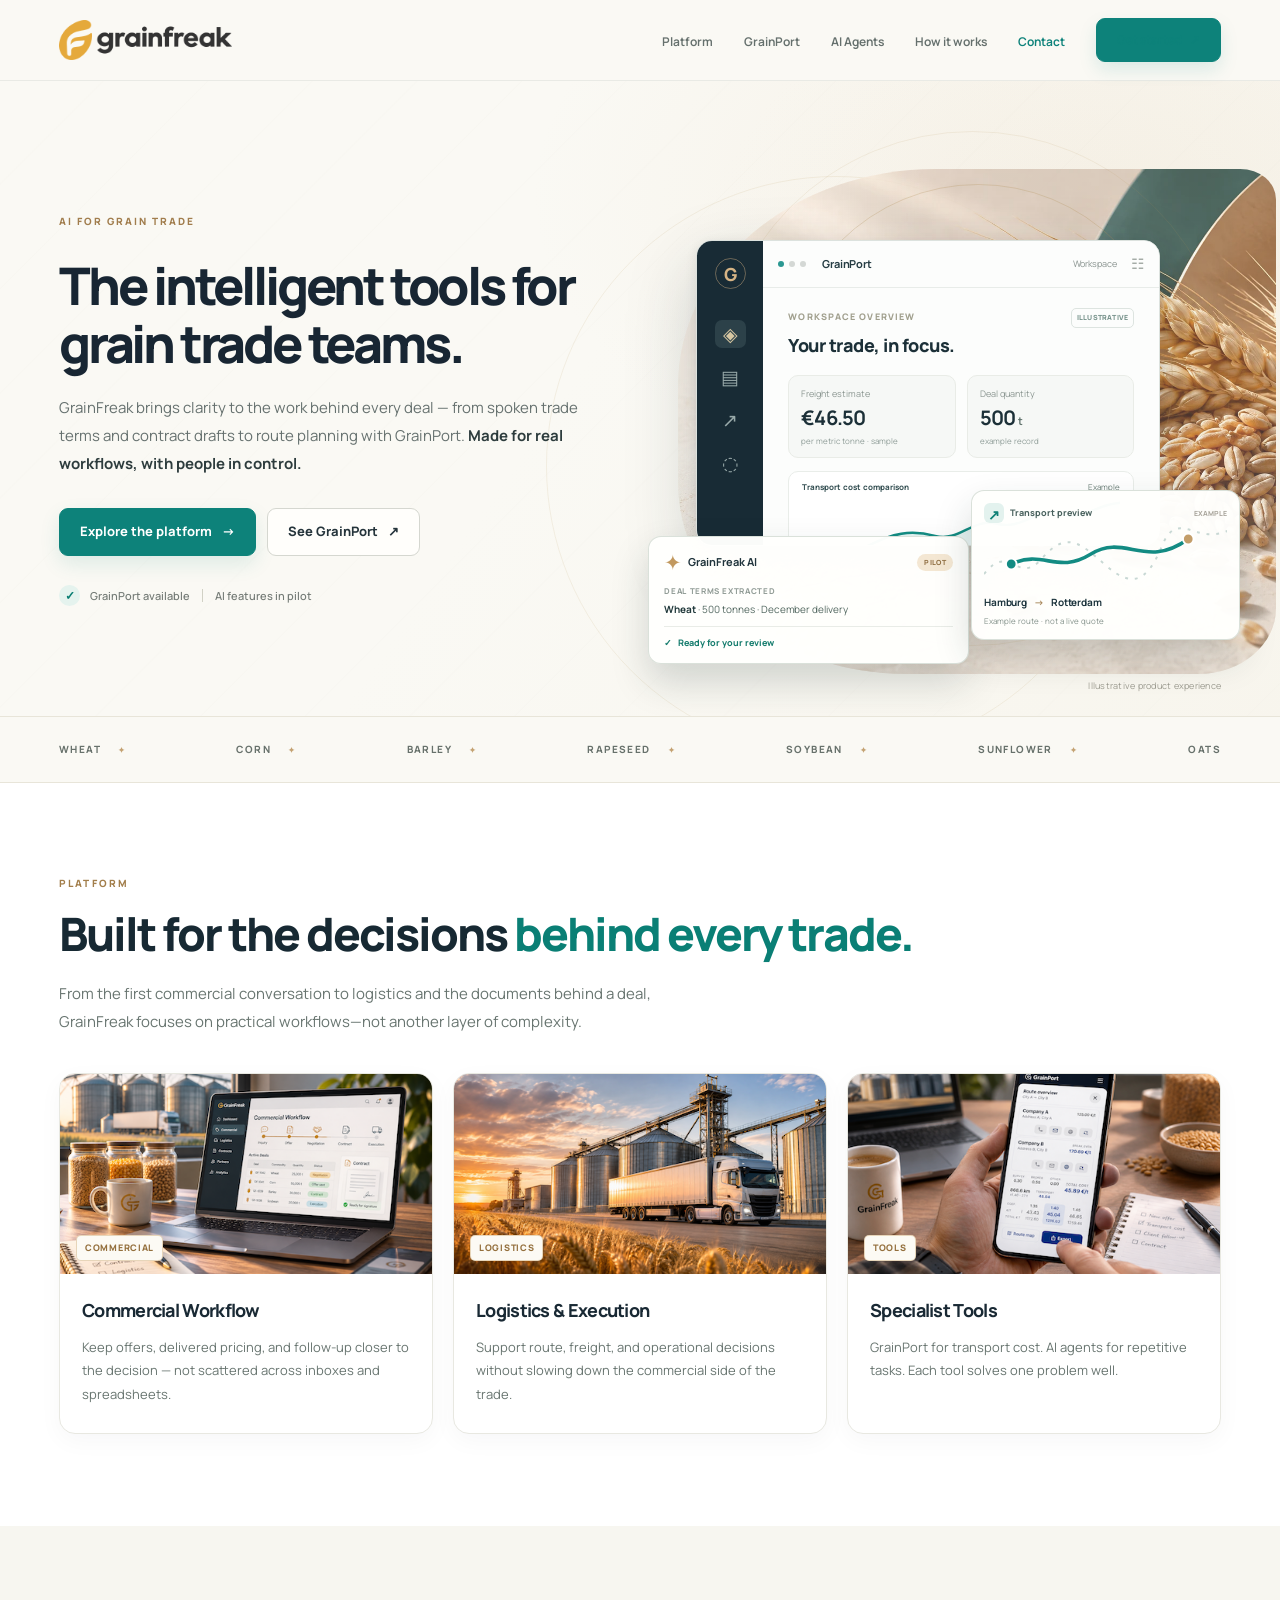
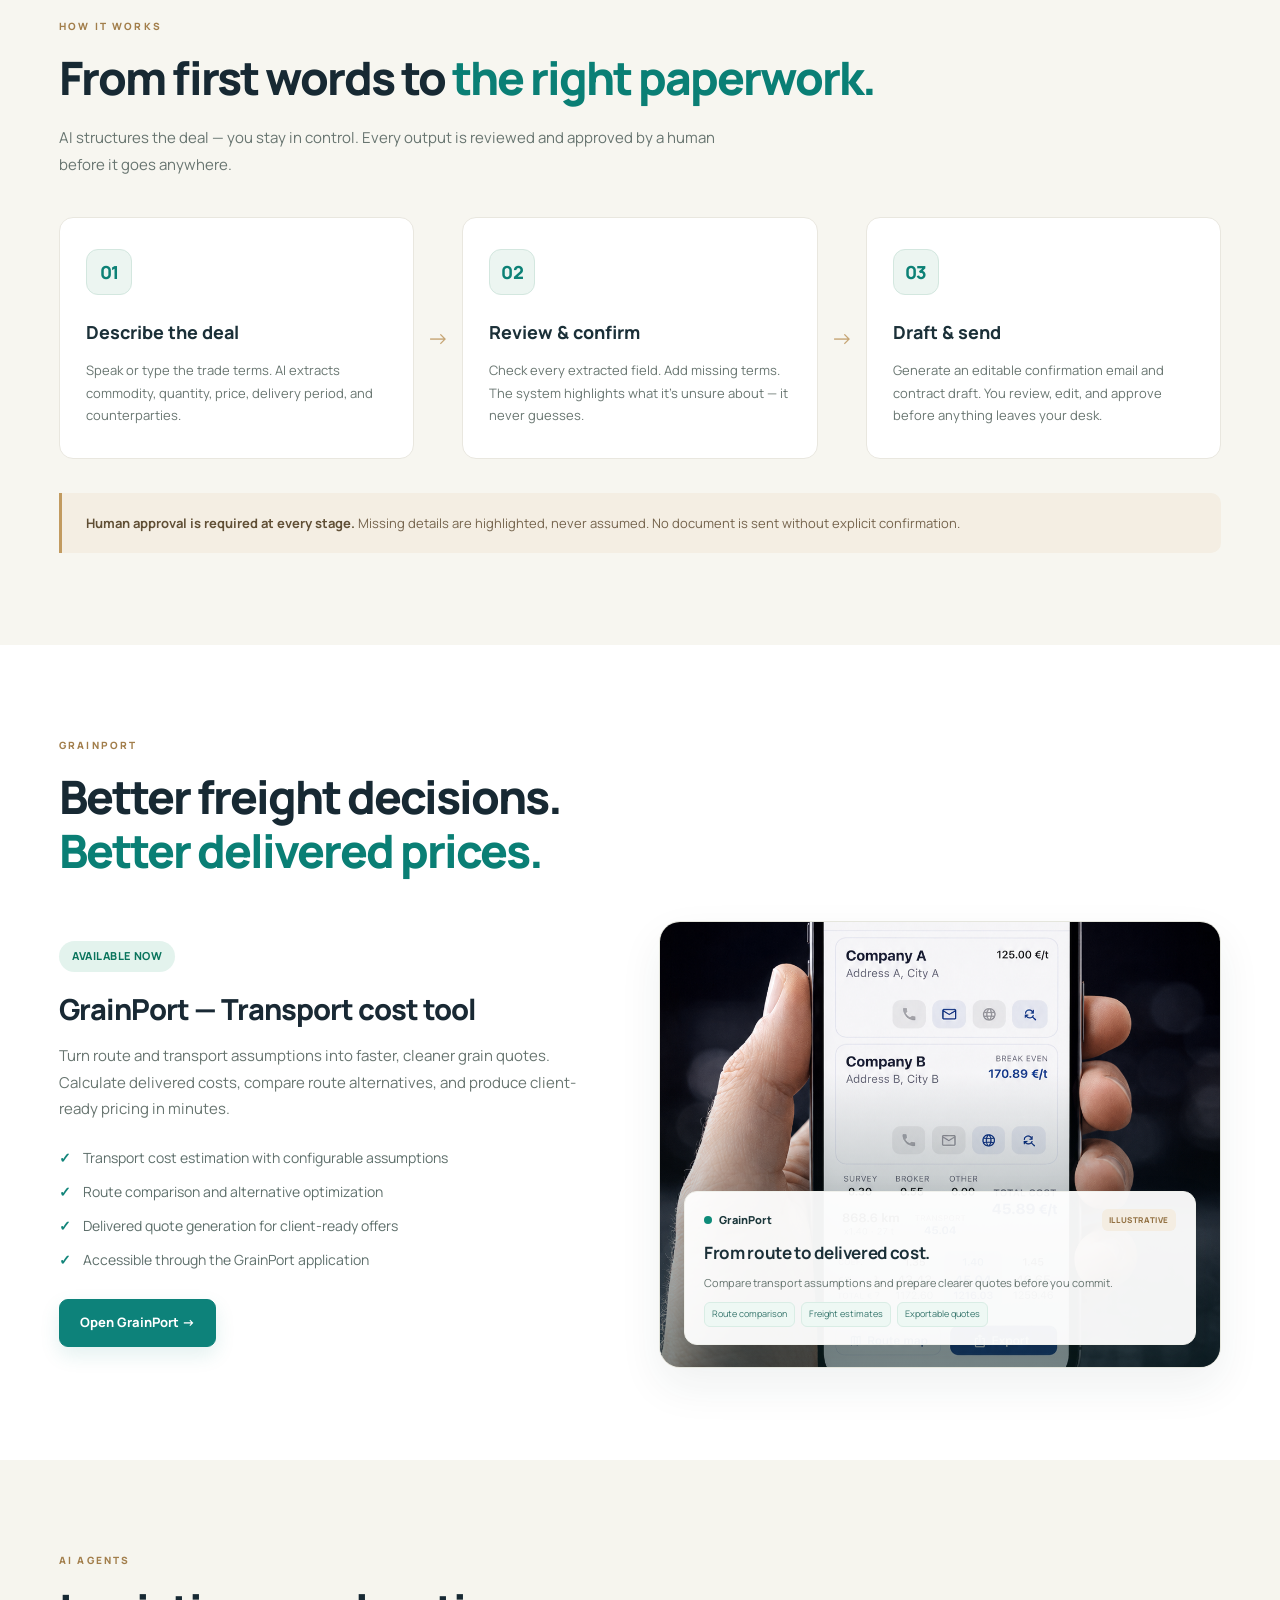
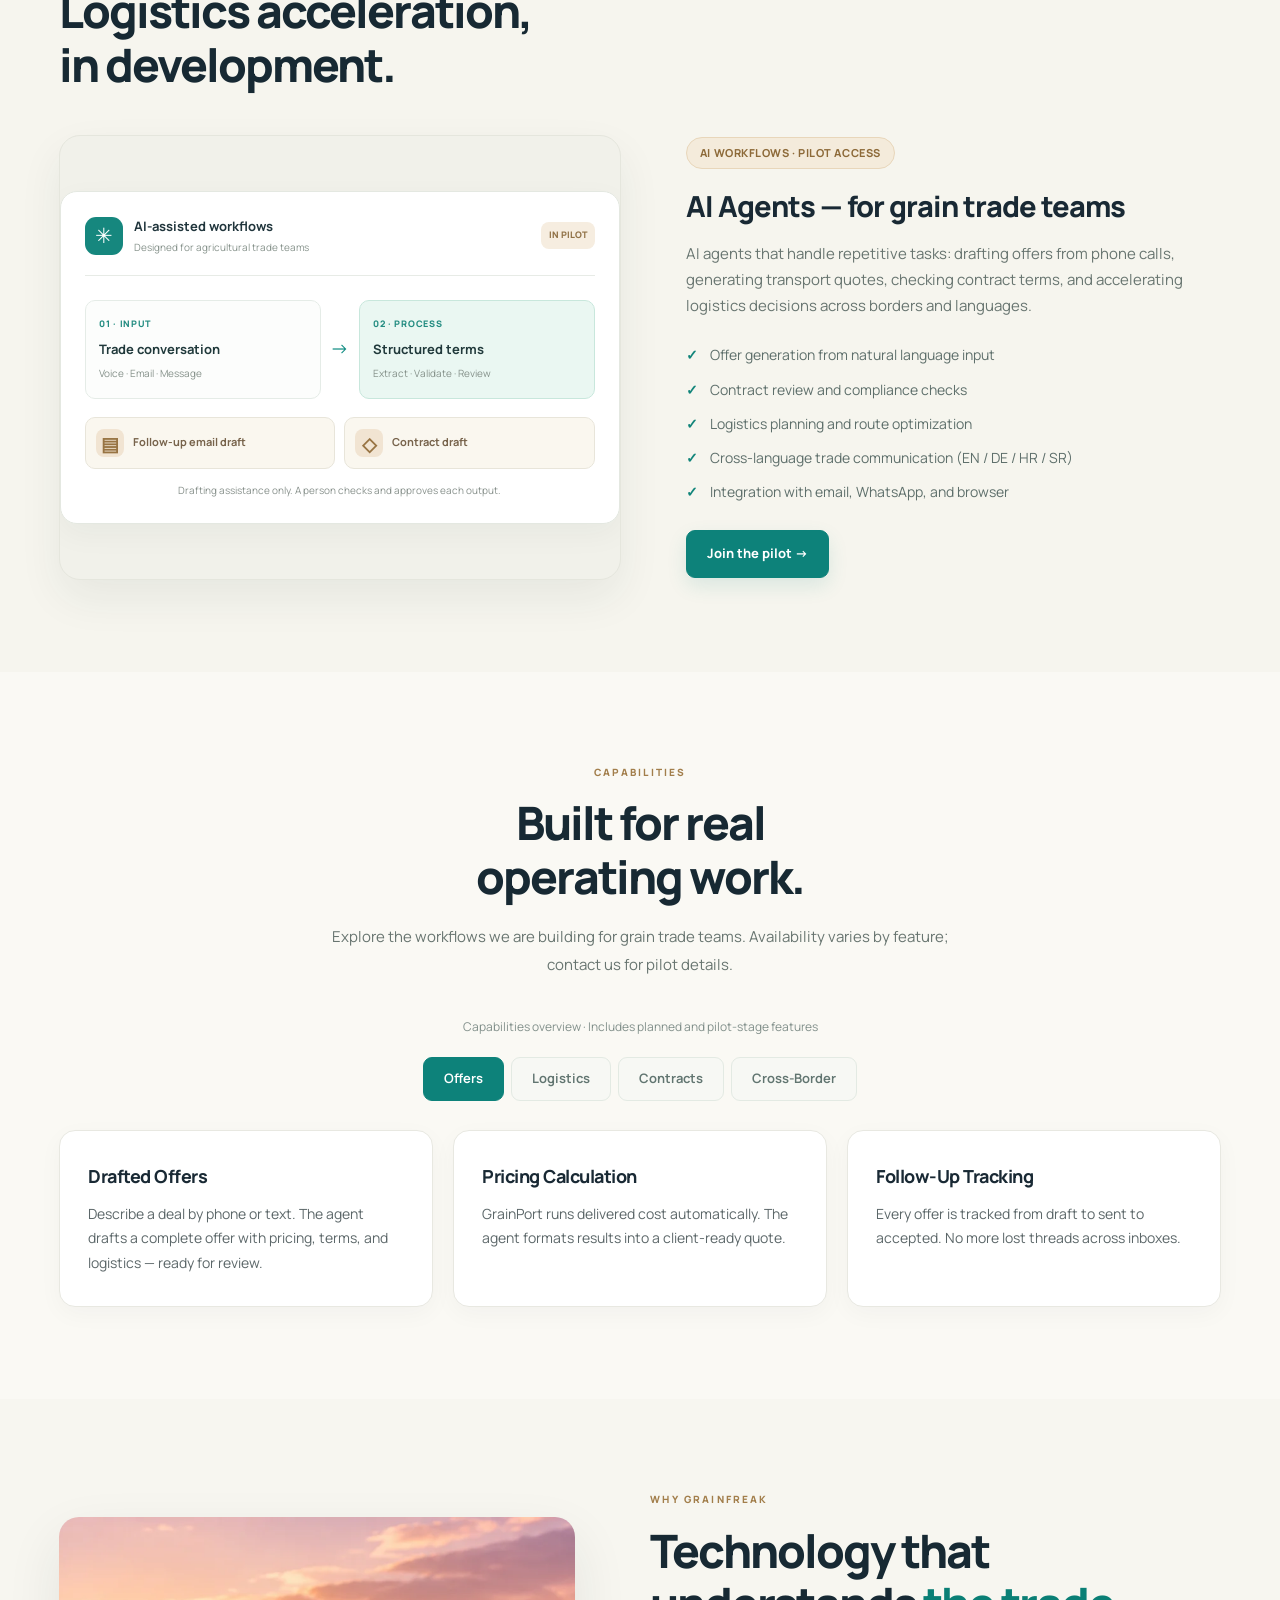
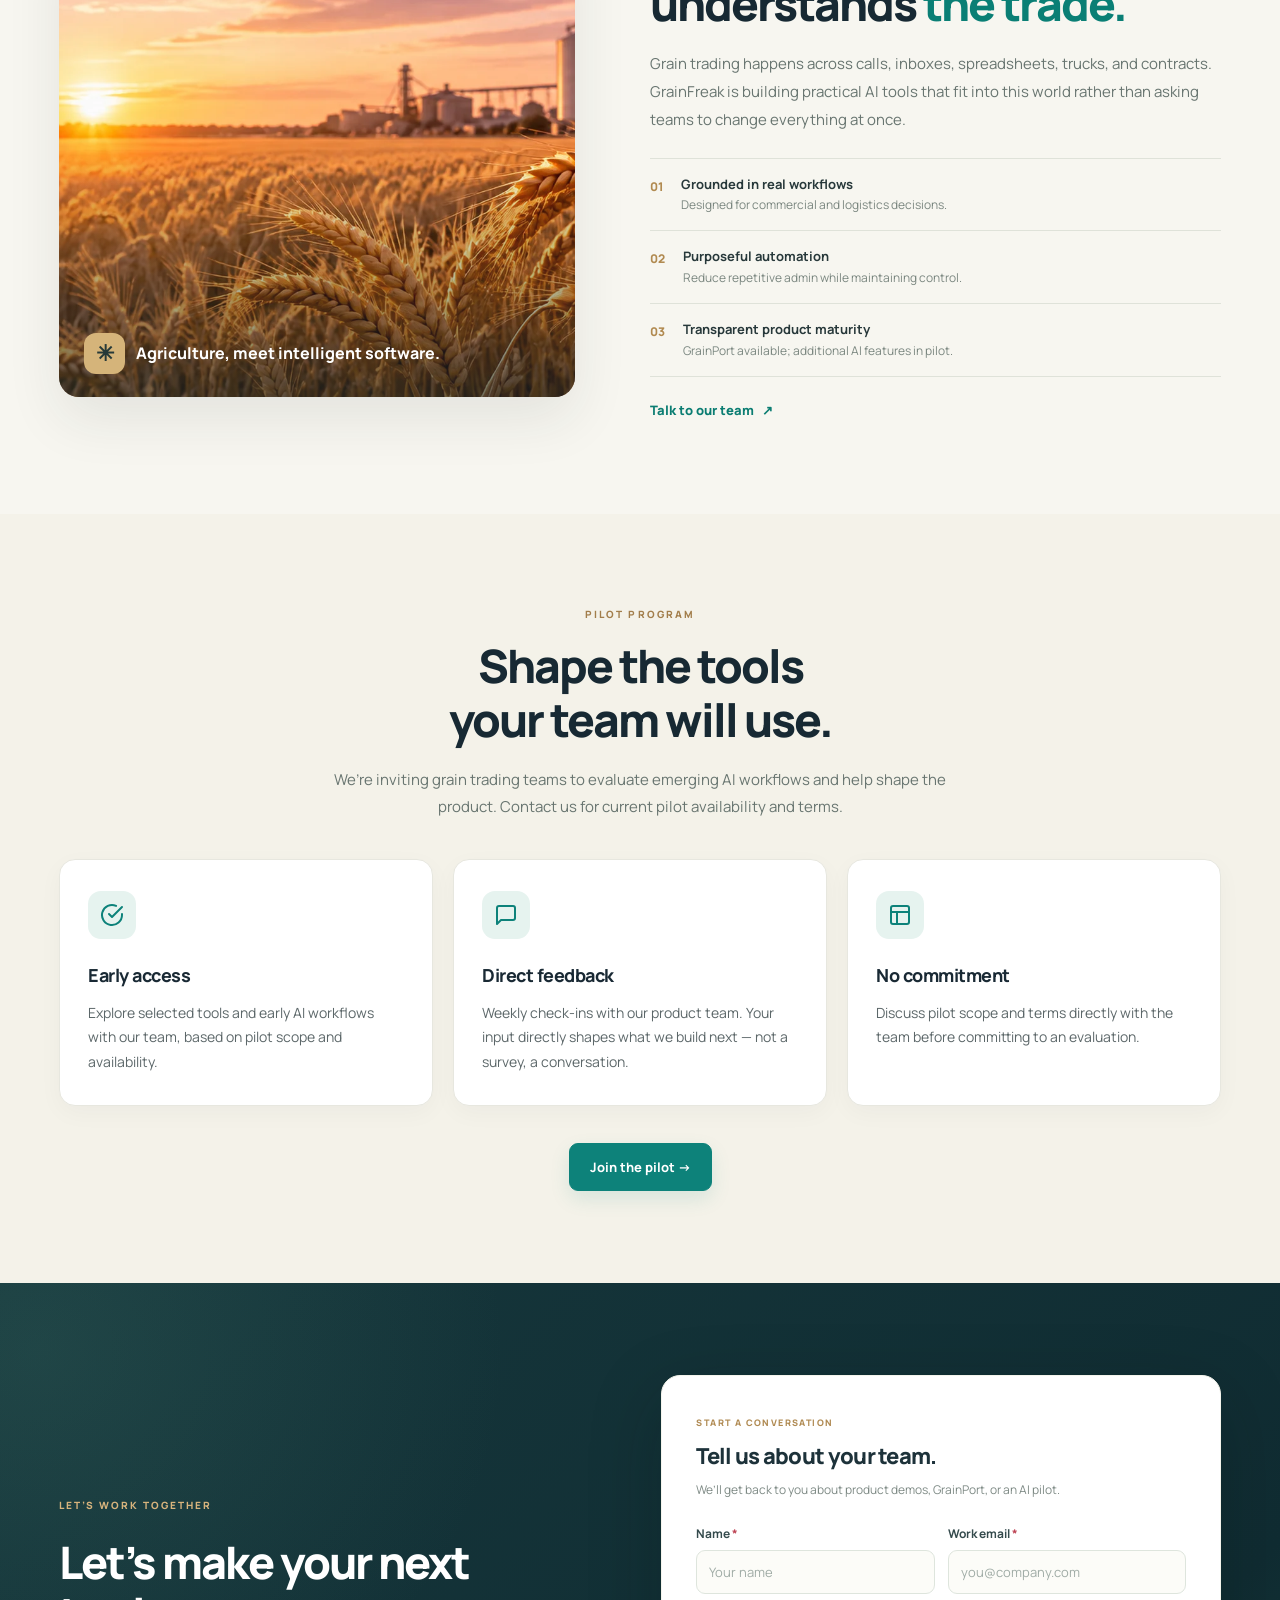
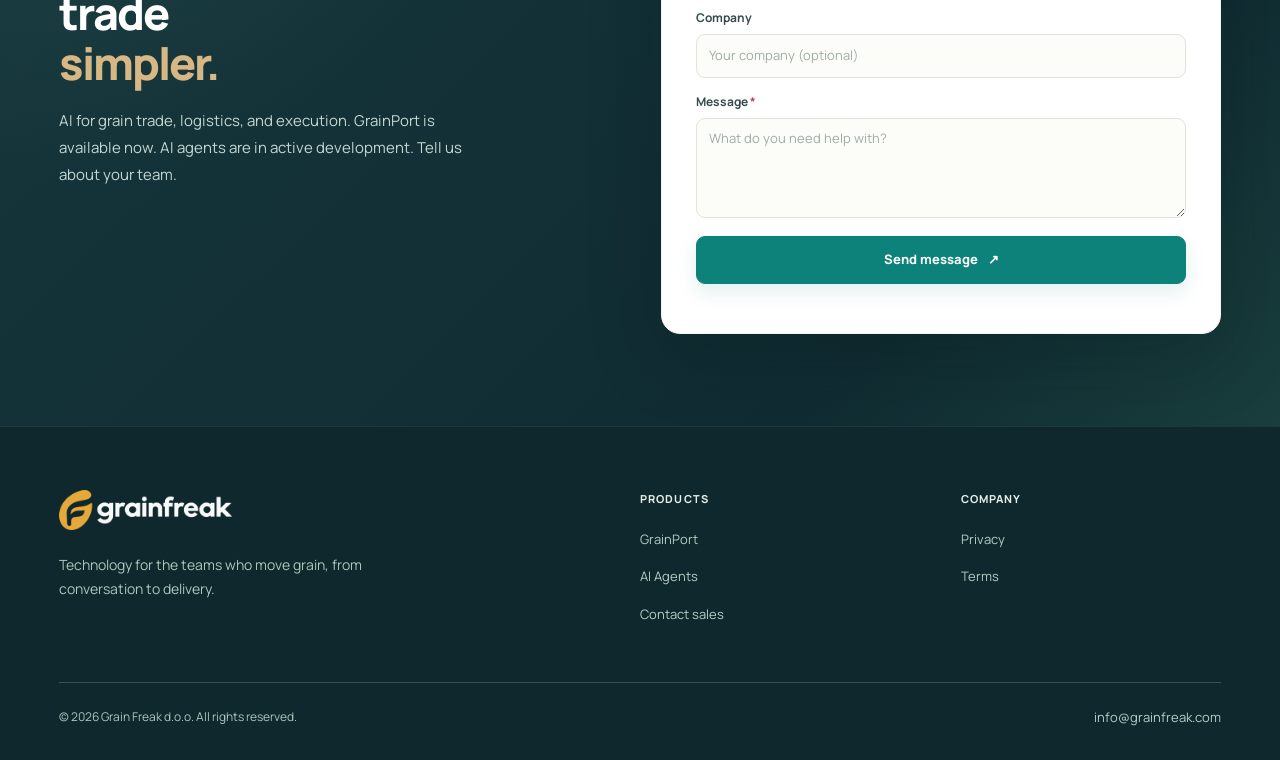
==== commit 26173292: "Upgraded branding" ====
--- a/index.html
+++ b/index.html
@@ -21,7 +21,7 @@
 <meta content="https://www.grainfreak.com/assets/og-image.jpg" name="twitter:image"/>
 <title>GrainFreak — Intelligent tools for grain trade teams</title>
 <link href="assets/favicon-32.png" rel="icon" sizes="32x32" type="image/png"/>
-<link href="assets/grainfreak-mark.svg" rel="icon" type="image/svg+xml"/>
+<link href="assets/grainfreak-logo.png" rel="icon" type="image/png"/>
 <link href="assets/apple-touch-icon.png" rel="apple-touch-icon"/>
 <link href="assets/favicon-16.png" rel="icon" sizes="16x16" type="image/png"/>
 <link href="https://fonts.googleapis.com" rel="preconnect"/>
@@ -36,7 +36,7 @@
 <nav aria-label="Main navigation" role="navigation">
 <div class="wrap nav-row">
 <a aria-label="GrainFreak home" class="brand" href="#">
-<img alt="" class="brand-mark" height="38" src="assets/grainfreak-mark.svg" width="34"/><span class="brand-wordmark">GrainFreak</span>
+<img alt="GrainFreak" class="brand-mark" height="40" src="assets/grainfreak-logo.png"/>
 </a>
 <button aria-controls="nav-menu" aria-expanded="false" aria-label="Open menu" class="nav-btn">☰</button>
 <ul class="nav-links" id="nav-menu" role="list"><li><a href="#platform">Platform</a></li><li><a href="#grainport">GrainPort</a></li><li><a href="#ai-agents">AI Agents</a></li><li><a href="#how-it-works">How it works</a></li><li><a href="#contact">Contact</a></li><li><a class="nav-cta" href="#contact">Get started<span aria-hidden="true"> ↗</span></a></li></ul>
@@ -323,7 +323,7 @@
 <div class="footer-grid">
 <div class="footer-brand">
 <span class="brand">
-<img alt="" class="brand-mark" height="38" src="assets/grainfreak-mark.svg" width="34"/><span class="brand-wordmark">GrainFreak</span>
+<img alt="GrainFreak" class="brand-mark" height="36" src="assets/grainfreak-logo-light.png"/>
 </span>
 <p>Technology for the teams who move grain, from conversation to delivery.</p>
 </div>
@@ -340,7 +340,6 @@
 <ul>
 <li><a href="privacy.html">Privacy</a></li>
 <li><a href="terms.html">Terms</a></li>
-<li><a href="mailto:info@grainfreak.com">info@grainfreak.com</a></li>
 </ul>
 </div>
 </div>
--- a/assets/styles.css
+++ b/assets/styles.css
@@ -29,7 +29,7 @@
 nav{position:sticky;top:0;z-index:100;background:rgba(250,248,252,.94);border-bottom:1px solid var(--border);backdrop-filter:blur(18px);-webkit-backdrop-filter:blur(18px)}
 .nav-row{height:78px;display:flex;align-items:center;justify-content:space-between;gap:32px}
 .brand{display:inline-flex;align-items:center;gap:11px;color:var(--ink);text-decoration:none;flex-shrink:0}
-.brand-mark{height:39px;width:36px;display:block;object-fit:contain}
+.brand-mark{height:50px;display:block;object-fit:contain}
 .brand-wordmark{font-weight:800;font-size:25px;line-height:1;letter-spacing:-1.35px}
 .nav-links{display:flex;align-items:center;list-style:none;gap:27px}
 .nav-links a{font-size:13px;text-decoration:none;color:#4F4159;font-weight:600;transition:color .16s}
@@ -204,7 +204,7 @@
   section{padding:75px 0}.sec-title{font-size:38px}
 }
 @media(max-width:630px){
-  .wrap{padding-inline:21px}.brand-wordmark{font-size:23px}.brand-mark{height:34px;width:32px}
+  .wrap{padding-inline:21px}.brand-wordmark{font-size:23px}.brand-mark{height:32px}
   .hero{padding:55px 0 65px}.hero h1{font-size:clamp(40px,10.8vw,55px);letter-spacing:-2.5px}.hero-sub{font-size:15px;line-height:1.75}
   .hero-proof{gap:10px}.hero-actions{display:flex;align-items:stretch}.hero-actions .btn{flex:1 1 180px;padding:13px 14px}
   .hero-visual{transform:none;padding:17px}.hero-visual:hover{transform:none}.hero-visual::before{inset:12px -7px -8px 12px}
--- a/assets/experience.css
+++ b/assets/experience.css
@@ -24,7 +24,7 @@
 /* Navigation mirrors the airy editorial reference rather than a dashboard. */
 nav{background:rgba(250,249,244,.96);border-bottom:1px solid rgba(48,65,60,.08);box-shadow:none}
 .nav-row{height:80px;gap:24px}
-.brand-mark{width:34px;height:38px}
+.brand-mark{height:40px;display:block;object-fit:contain}
 .brand-wordmark{font-size:23px;letter-spacing:-1.15px;color:var(--ink);font-weight:800}
 .nav-links{gap:31px}
 .nav-links a{font-size:12px;font-weight:650;color:#65706D;white-space:nowrap}
@@ -277,7 +277,7 @@
   #contact .cta-band{grid-template-columns:1fr;gap:37px}.contact-photo{max-width:500px}
 }
 @media(max-width:640px){
-  .wrap{padding-inline:20px}.brand-wordmark{font-size:22px}.brand-mark{width:31px;height:34px}
+  .wrap{padding-inline:20px}.brand-wordmark{font-size:22px}.brand-mark{height:34px}
   .hero{padding:53px 0 19px}.hero-badge{font-size:9px;letter-spacing:1.5px;margin-bottom:21px}
   .hero h1{font-size:clamp(40px,10vw,54px);line-height:1.11;letter-spacing:-2.2px;margin-bottom:18px}
   .hero-sub{font-size:14px;line-height:1.77;margin-bottom:23px}.hero-actions .btn{flex:1 1 150px;padding:11px 12px;font-size:12px}
